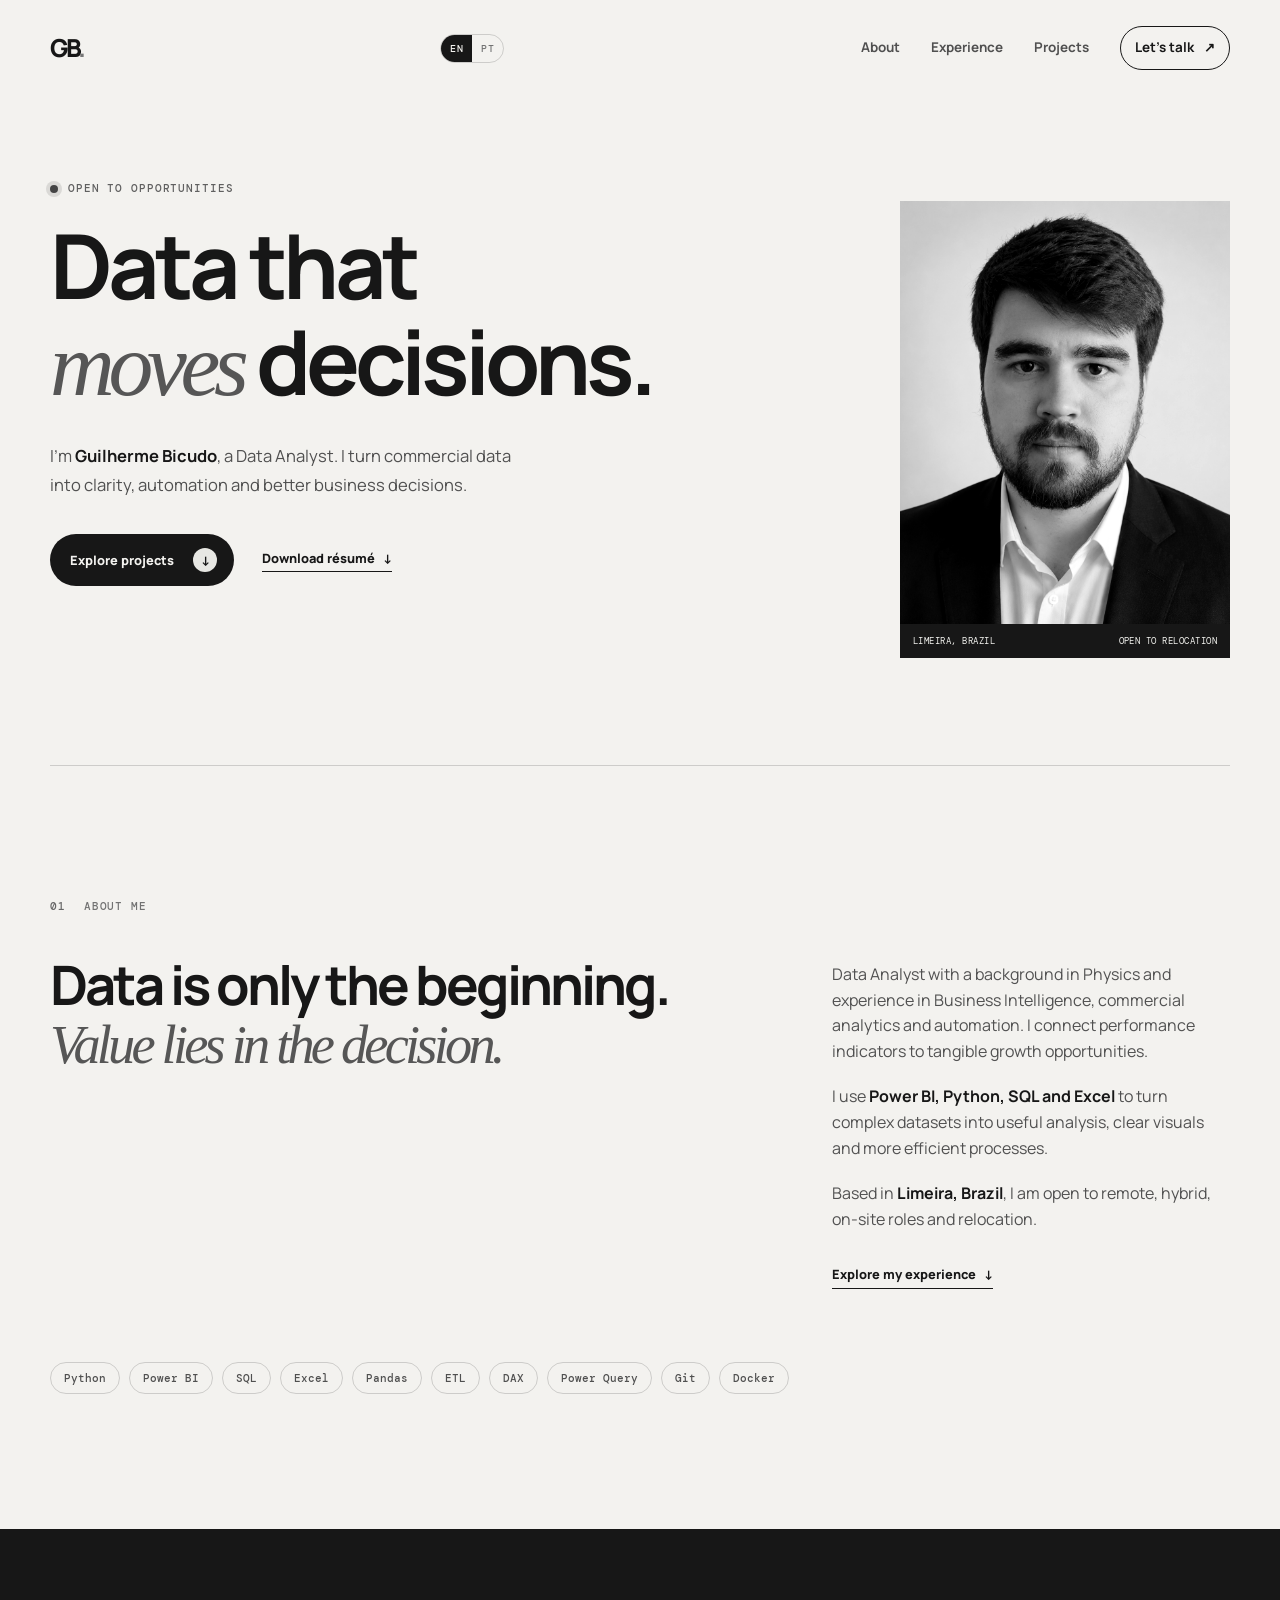
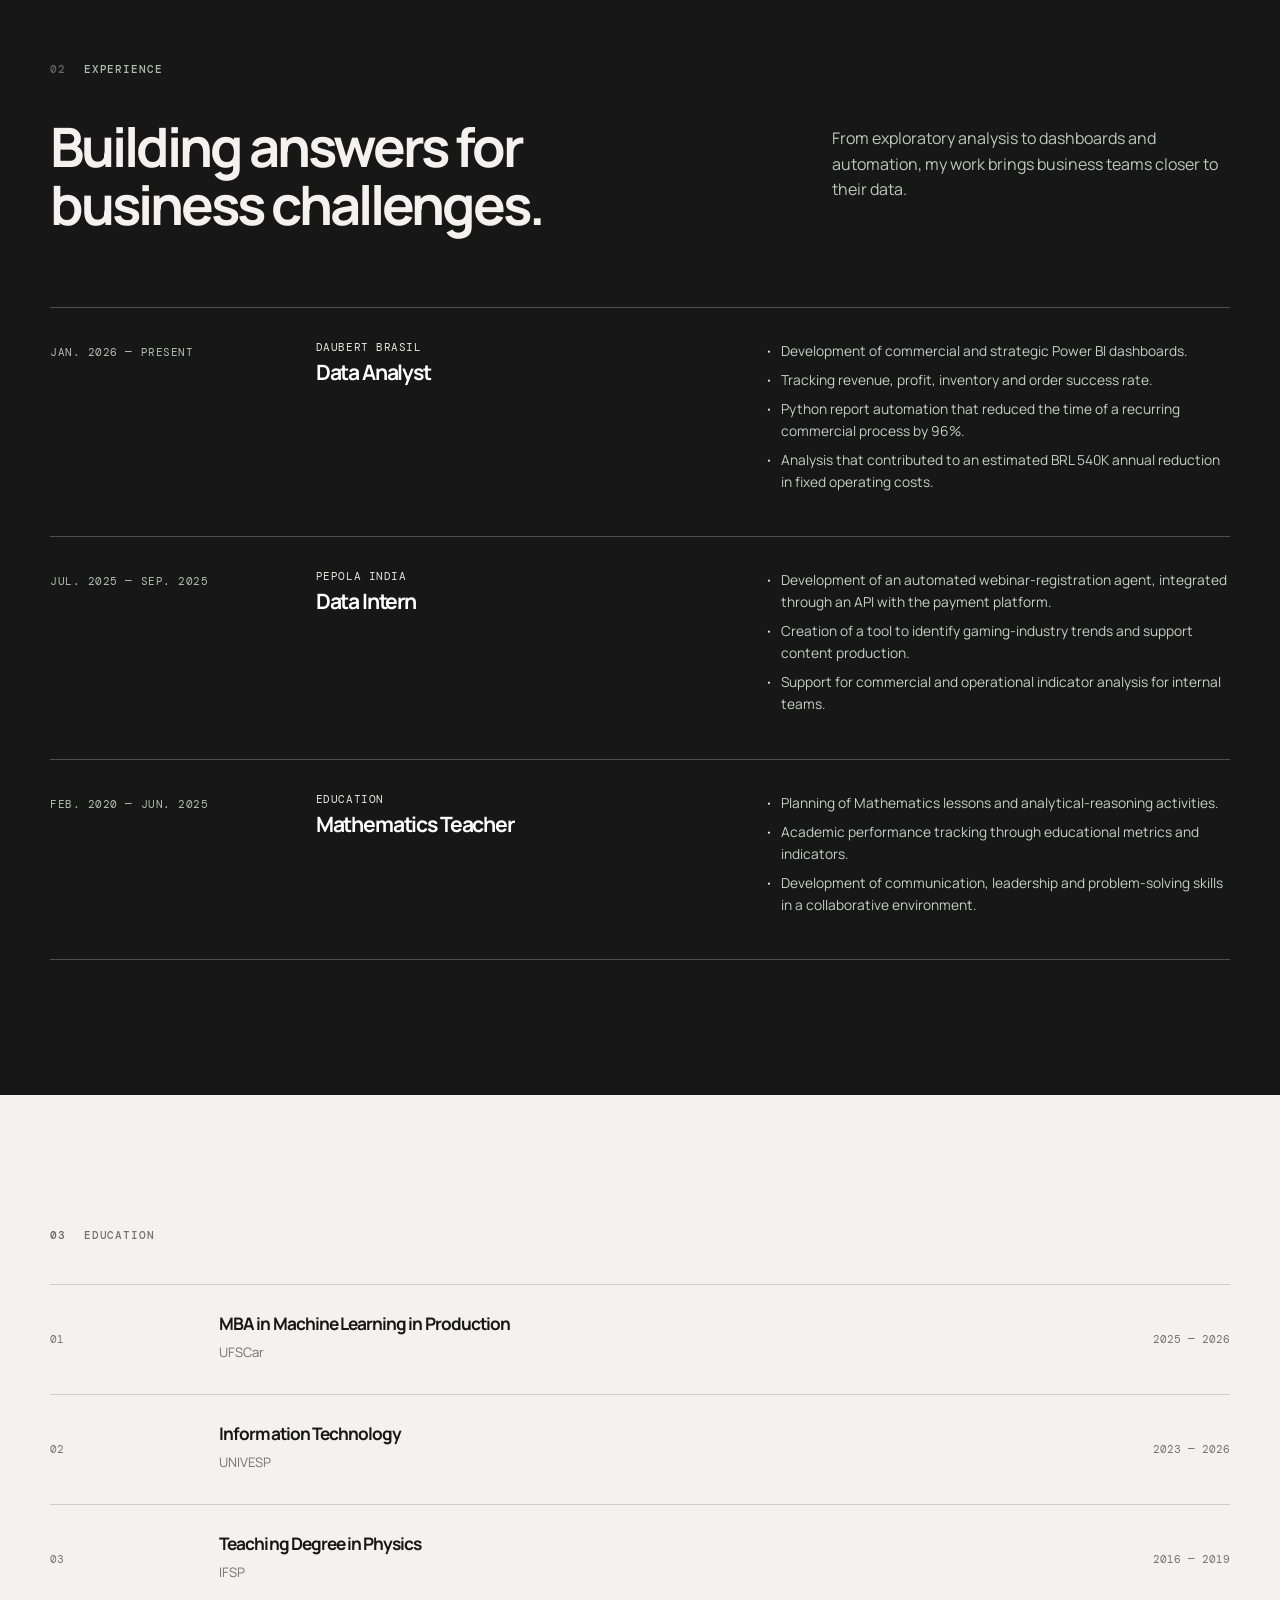
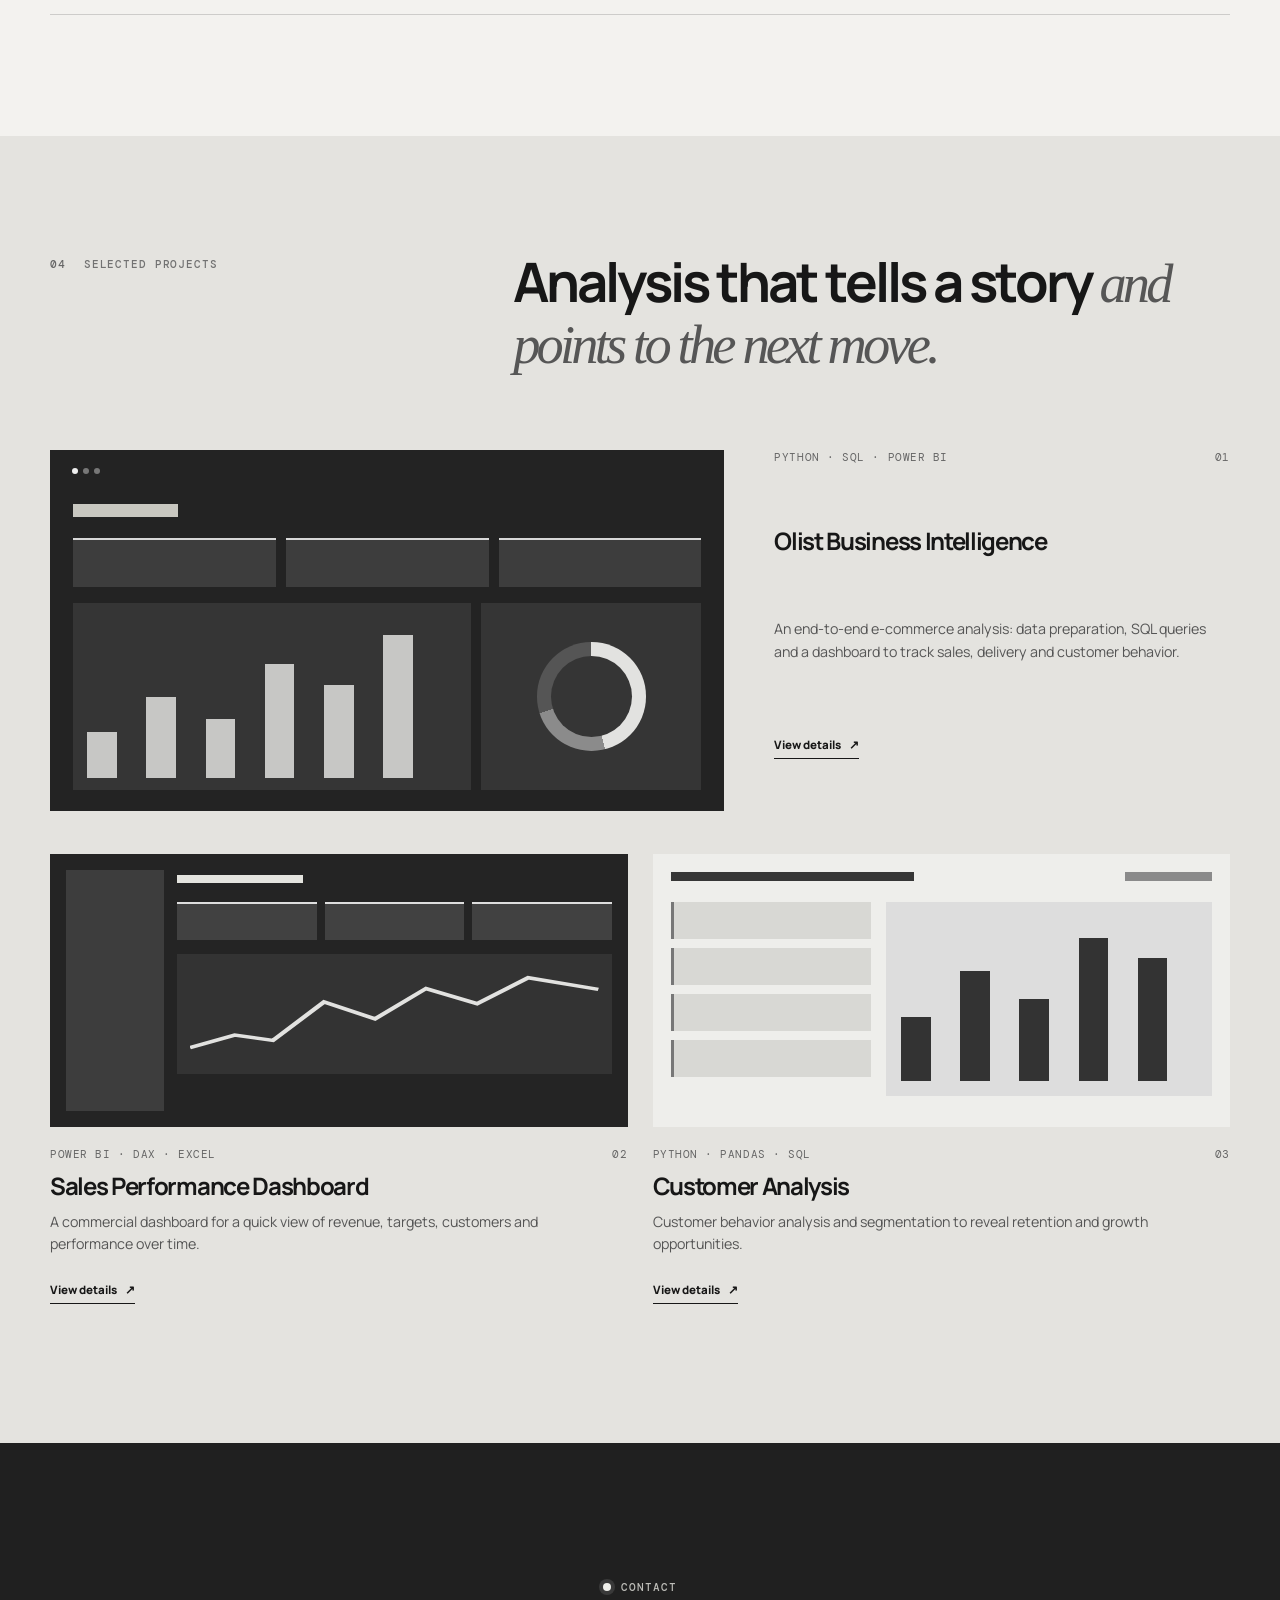
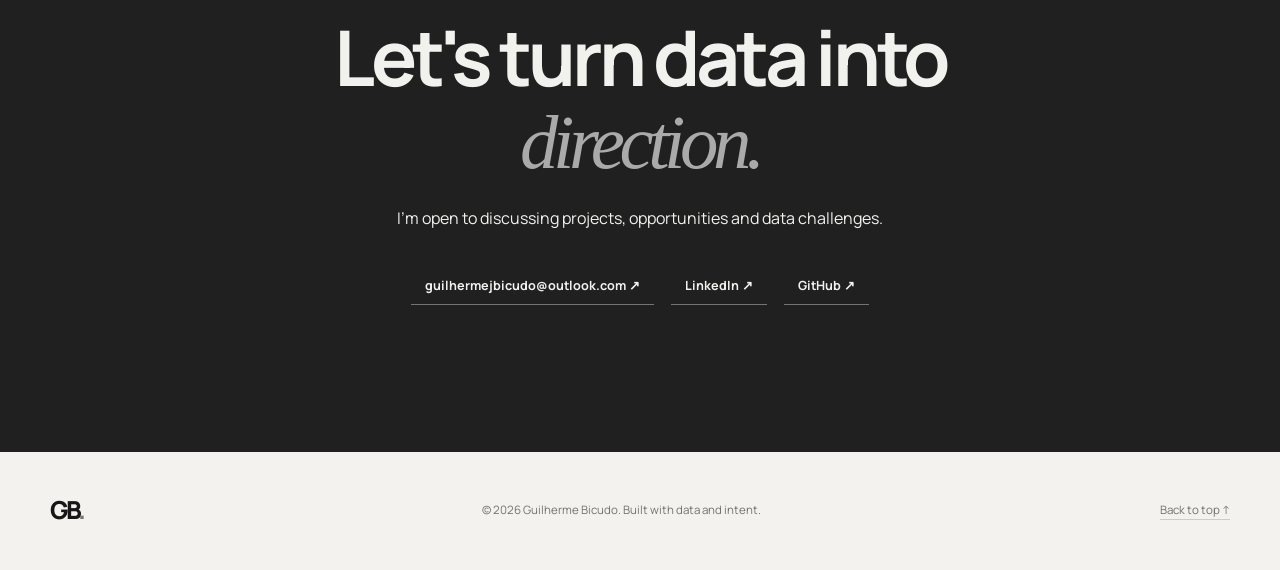
==== index.html @ 8b96c7b6 "Initial Portifolio" ====
<!doctype html>
<html lang="en">
  <head>
    <meta charset="UTF-8" />
    <meta name="viewport" content="width=device-width, initial-scale=1.0" />
    <meta
      name="description"
      content="Portfolio of Guilherme Bicudo, Data Analyst specializing in Power BI, Python, SQL and Business Intelligence."
    />
    <title>Guilherme Bicudo | Data Analyst</title>
    <link rel="icon" type="image/svg+xml" href="assets/favicon.svg" />
    <link rel="preconnect" href="https://fonts.googleapis.com" />
    <link rel="preconnect" href="https://fonts.gstatic.com" crossorigin />
    <link href="https://fonts.googleapis.com/css2?family=DM+Mono:wght@400;500&family=Manrope:wght@400;500;600;700;800&display=swap" rel="stylesheet" />
    <link rel="stylesheet" href="style.css" />
  </head>
  <body>
    <a class="skip-link" href="#content">Skip to content</a>

    <header class="header" id="topo">
      <nav class="nav container" aria-label="Main navigation">
        <a class="brand" href="#topo" aria-label="Home page">GB<span>.</span></a>
        <div class="nav-controls">
          <div class="language-switch" aria-label="Language selector">
            <a href="index.html" aria-current="page">EN</a><a href="pt.html" lang="pt-BR">PT</a>
          </div>
          <button class="menu-button" type="button" aria-label="Open menu" aria-expanded="false">
            <span></span><span></span>
          </button>
        </div>
        <div class="nav-links">
          <a href="#about">About</a>
          <a href="#experience">Experience</a>
          <a href="#projects">Projects</a>
          <a class="nav-contact" href="#contact">Let's talk <span aria-hidden="true">↗</span></a>
        </div>
      </nav>
    </header>

    <main id="content">
      <section class="hero container" id="home">
        <div class="hero-copy reveal">
          <p class="eyebrow"><span></span> Open to opportunities</p>
          <h1>Data that<br /><em>moves</em> decisions.</h1>
          <p class="hero-description">
            I'm <strong>Guilherme Bicudo</strong>, a Data Analyst. I turn commercial data into clarity, automation and better business decisions.
          </p>
          <div class="hero-actions">
            <a class="button button-primary" href="#projects">Explore projects <span aria-hidden="true">↓</span></a>
            <a class="text-link" href="assets/cv-guilherme-bicudo.pdf" download>Download résumé <span aria-hidden="true">↓</span></a>
          </div>
        </div>
        <figure class="profile-card reveal delay-1">
          <img src="assets/perfil.png" alt="Portrait of Guilherme Bicudo" onerror="this.parentElement.classList.add('photo-missing'); this.remove()" />
          <figcaption><span>Limeira, Brazil</span><span>Open to relocation</span></figcaption>
        </figure>
      </section>

      <section class="about section container" id="about">
        <div class="section-label reveal"><span>01</span> About me</div>
        <div class="about-content">
          <h2 class="reveal">Data is only the beginning. <em>Value lies in the decision.</em></h2>
          <div class="about-text reveal delay-1">
            <p>Data Analyst with a background in Physics and experience in Business Intelligence, commercial analytics and automation. I connect performance indicators to tangible growth opportunities.</p>
            <p>I use <strong>Power BI, Python, SQL and Excel</strong> to turn complex datasets into useful analysis, clear visuals and more efficient processes.</p>
            <p>Based in <strong>Limeira, Brazil</strong>, I am open to remote, hybrid, on-site roles and relocation.</p>
            <a class="text-link" href="#experience">Explore my experience <span aria-hidden="true">↓</span></a>
          </div>
        </div>
        <div class="tool-list reveal delay-2" aria-label="Key tools">
          <span>Python</span><span>Power BI</span><span>SQL</span><span>Excel</span><span>Pandas</span><span>ETL</span><span>DAX</span><span>Power Query</span><span>Git</span><span>Docker</span>
        </div>
      </section>

      <section class="experience section" id="experience">
        <div class="container">
          <div class="section-label reveal"><span>02</span> Experience</div>
          <div class="experience-heading">
            <h2 class="reveal">Building answers for business challenges.</h2>
            <p class="reveal delay-1">From exploratory analysis to dashboards and automation, my work brings business teams closer to their data.</p>
          </div>
          <div class="role-list">
            <article class="role reveal">
              <div class="role-period">Jan. 2026 — present</div>
              <div class="role-main">
                <p class="role-company">Daubert Brasil</p>
                <h3>Data Analyst</h3>
              </div>
              <ul class="role-details">
                <li>Development of commercial and strategic Power BI dashboards.</li>
                <li>Tracking revenue, profit, inventory and order success rate.</li>
                <li>Python report automation that reduced the time of a recurring commercial process by 96%.</li>
                <li>Analysis that contributed to an estimated BRL 540K annual reduction in fixed operating costs.</li>
              </ul>
            </article>
            <article class="role reveal delay-1">
              <div class="role-period">Jul. 2025 — Sep. 2025</div>
              <div class="role-main">
                <p class="role-company">PEPOLA India</p>
                <h3>Data Intern</h3>
              </div>
              <ul class="role-details">
                <li>Development of an automated webinar-registration agent, integrated through an API with the payment platform.</li>
                <li>Creation of a tool to identify gaming-industry trends and support content production.</li>
                <li>Support for commercial and operational indicator analysis for internal teams.</li>
              </ul>
            </article>
            <article class="role reveal delay-2">
              <div class="role-period">Feb. 2020 — Jun. 2025</div>
              <div class="role-main">
                <p class="role-company">Education</p>
                <h3>Mathematics Teacher</h3>
              </div>
              <ul class="role-details">
                <li>Planning of Mathematics lessons and analytical-reasoning activities.</li>
                <li>Academic performance tracking through educational metrics and indicators.</li>
                <li>Development of communication, leadership and problem-solving skills in a collaborative environment.</li>
              </ul>
            </article>
          </div>
        </div>
      </section>

      <section class="education section container">
        <div class="section-label reveal"><span>03</span> Education</div>
        <div class="education-list">
          <article class="education-item reveal">
            <span class="education-number">01</span>
            <div><h3>MBA in Machine Learning in Production</h3><p>UFSCar</p></div>
            <time>2025 — 2026</time>
          </article>
          <article class="education-item reveal delay-1">
            <span class="education-number">02</span>
            <div><h3>Information Technology</h3><p>UNIVESP</p></div>
            <time>2023 — 2026</time>
          </article>
          <article class="education-item reveal delay-2">
            <span class="education-number">03</span>
            <div><h3>Teaching Degree in Physics</h3><p>IFSP</p></div>
            <time>2016 — 2019</time>
          </article>
        </div>
      </section>

      <section class="projects section" id="projects">
        <div class="container">
          <div class="project-intro">
          <div class="section-label reveal"><span>04</span> Selected projects</div>
            <h2 class="reveal">Analysis that tells a story <em>and points to the next move.</em></h2>
          </div>
          <div class="project-grid">
            <article class="project-card project-featured reveal">
              <div class="project-visual visual-olist" aria-hidden="true">
                <div class="dash-top"><i></i><i></i><i></i></div>
                <div class="dash-title"></div>
                <div class="dash-metrics"><b></b><b></b><b></b></div>
                <div class="dash-charts"><div class="bar-chart"><i></i><i></i><i></i><i></i><i></i><i></i></div><div class="donut"></div></div>
              </div>
              <div class="project-meta"><span>Python · SQL · Power BI</span><span>01</span></div>
              <h3>Olist Business Intelligence</h3>
              <p>An end-to-end e-commerce analysis: data preparation, SQL queries and a dashboard to track sales, delivery and customer behavior.</p>
              <a class="project-link" href="#contact">View details <span aria-hidden="true">↗</span></a>
            </article>
            <article class="project-card reveal delay-1">
              <div class="project-visual visual-sales" aria-hidden="true">
                <div class="sales-sidebar"></div><div class="sales-content"><div></div><div class="sales-cards"><i></i><i></i><i></i></div><div class="sales-line"><svg viewBox="0 0 320 105" preserveAspectRatio="none"><polyline points="0,90 35,76 65,82 105,39 145,58 185,24 225,41 265,12 320,25"/></svg></div></div>
              </div>
              <div class="project-meta"><span>Power BI · DAX · Excel</span><span>02</span></div>
              <h3>Sales Performance Dashboard</h3>
              <p>A commercial dashboard for a quick view of revenue, targets, customers and performance over time.</p>
              <a class="project-link" href="#contact">View details <span aria-hidden="true">↗</span></a>
            </article>
            <article class="project-card reveal delay-2">
              <div class="project-visual visual-customer" aria-hidden="true">
                <div class="customer-head"><i></i><i></i></div><div class="customer-body"><div class="customer-list"><i></i><i></i><i></i><i></i></div><div class="customer-chart"><span></span><span></span><span></span><span></span><span></span></div></div>
              </div>
              <div class="project-meta"><span>Python · Pandas · SQL</span><span>03</span></div>
              <h3>Customer Analysis</h3>
              <p>Customer behavior analysis and segmentation to reveal retention and growth opportunities.</p>
              <a class="project-link" href="#contact">View details <span aria-hidden="true">↗</span></a>
            </article>
          </div>
        </div>
      </section>

      <section class="contact section" id="contact">
        <div class="container contact-inner reveal">
          <p class="eyebrow"><span></span> Contact</p>
          <h2>Let's turn data into <em>direction.</em></h2>
          <p>I'm open to discussing projects, opportunities and data challenges.</p>
          <div class="contact-links">
            <a href="mailto:guilhermejbicudo@outlook.com">guilhermejbicudo@outlook.com <span aria-hidden="true">↗</span></a>
            <a href="https://www.linkedin.com/in/guilherme-bicudo/" target="_blank" rel="noreferrer">LinkedIn <span aria-hidden="true">↗</span></a>
            <a href="https://github.com/GuilhermejBicudo" target="_blank" rel="noreferrer">GitHub <span aria-hidden="true">↗</span></a>
          </div>
        </div>
      </section>
    </main>

    <footer class="footer container">
      <a class="brand" href="#topo">GB<span>.</span></a>
      <p>© <span id="year">2026</span> Guilherme Bicudo. Built with data and intent.</p>
      <a href="#topo">Back to top ↑</a>
    </footer>
    <script src="script.js"></script>
  </body>
</html>
---- style.css ----
:root {
  --ink: #171717;
  --paper: #f3f2ef;
  --paper-dark: #e4e3df;
  --accent: #e7e7e3;
  --muted: #727272;
  --line: rgba(23, 23, 23, 0.17);
  --mono: "DM Mono", monospace;
  --sans: "Manrope", sans-serif;
}

* { box-sizing: border-box; }
html { scroll-behavior: smooth; }
body { margin: 0; color: var(--ink); background: var(--paper); font-family: var(--sans); font-size: 16px; line-height: 1.6; }
a { color: inherit; text-decoration: none; }
button { font: inherit; }
.container { width: min(1180px, calc(100% - 64px)); margin: 0 auto; }
.skip-link { position: fixed; z-index: 20; top: -50px; left: 20px; padding: 9px 13px; background: var(--accent); color: var(--ink); transition: top .2s; }
.skip-link:focus { top: 20px; }

.header { position: absolute; inset: 0 0 auto; z-index: 10; }
.nav { height: 96px; display: flex; align-items: center; justify-content: space-between; }
.brand { font-size: 1.55rem; font-weight: 800; letter-spacing: -.1em; line-height: 1; }
.brand span { color: #777; }
.nav-controls { display: flex; align-items: center; gap: 18px; }
.language-switch { display: inline-flex; overflow: hidden; border: 1px solid var(--line); border-radius: 99px; font: 500 .62rem var(--mono); letter-spacing: .06em; }
.language-switch a { padding: 7px 9px; color: var(--muted); transition: background .2s, color .2s; }
.language-switch a[aria-current="page"] { background: var(--ink); color: var(--paper); }
.language-switch a:not([aria-current="page"]):hover { color: var(--ink); background: rgba(23, 23, 23, .07); }
.nav-links { display: flex; align-items: center; gap: 31px; font-size: .84rem; font-weight: 700; }
.nav-links > a:not(.nav-contact) { color: #505050; transition: color .2s; }
.nav-links > a:hover { color: var(--ink); }
.nav-contact { display: inline-flex; gap: 10px; padding: 10px 14px; border: 1px solid var(--ink); border-radius: 99px; transition: background .2s, color .2s; }
.nav-contact:hover { background: var(--ink); color: var(--paper); }
.menu-button { display: none; border: 0; background: none; }

.hero { min-height: 765px; padding-top: 183px; position: relative; display: grid; grid-template-columns: minmax(0, 1.25fr) minmax(240px, .6fr); gap: 80px; }
.eyebrow, .section-label { font: 500 .69rem/1 var(--mono); letter-spacing: .08em; text-transform: uppercase; }
.eyebrow { display: flex; align-items: center; gap: 10px; color: #606060; margin: 0 0 23px; }
.eyebrow span { display: inline-block; width: 8px; height: 8px; border-radius: 50%; background: #444; box-shadow: 0 0 0 4px rgba(68, 68, 68, .14); }
h1, h2, h3, p { margin-top: 0; }
h1, h2, h3 { letter-spacing: -.055em; line-height: 1.07; }
h1 { max-width: 760px; margin-bottom: 28px; font-size: clamp(3.8rem, 7vw, 6.8rem); font-weight: 700; }
em { color: #565656; font-family: Georgia, serif; font-weight: 400; letter-spacing: -.07em; }
.hero-description { width: min(470px, 100%); margin-bottom: 35px; color: #505050; font-size: 1.04rem; line-height: 1.75; }
.hero-description strong { color: var(--ink); }
.hero-actions { display: flex; align-items: center; gap: 28px; }
.button { display: inline-flex; align-items: center; gap: 19px; padding: 14px 17px 14px 20px; font-size: .8rem; font-weight: 800; border-radius: 99px; }
.button-primary { background: var(--ink); color: var(--paper); transition: transform .2s, background .2s; }
.button-primary:hover { background: #3d3d3d; transform: translateY(-2px); }
.button-primary span { display: grid; width: 24px; height: 24px; place-items: center; border-radius: 50%; background: var(--accent); color: var(--ink); }
.text-link, .project-link { display: inline-flex; align-items: center; gap: 8px; border-bottom: 1px solid currentColor; padding-bottom: 3px; font-size: .8rem; font-weight: 800; transition: color .2s; }
.text-link:hover, .project-link:hover { color: #666; }
.hero-side { margin-top: 73px; padding-left: 28px; border-left: 1px solid var(--line); position: relative; }
.hero-side-label { margin-bottom: 21px; font: 500 .67rem var(--mono); letter-spacing: .09em; text-transform: uppercase; color: var(--muted); }
.hero-side ul { list-style: none; padding: 0; margin: 0; font-size: .91rem; font-weight: 700; line-height: 2.1; }
.hero-grid { width: 125px; display: grid; grid-template-columns: repeat(4, 1fr); gap: 6px; margin-top: 58px; }
.hero-grid span { aspect-ratio: 1; background: #d7d9cc; }
.hero-grid span:nth-child(2), .hero-grid span:nth-child(5), .hero-grid span:nth-child(6), .hero-grid span:nth-child(10), .hero-grid span:nth-child(11) { background: var(--accent); }
.profile-card { width: min(100%, 330px); margin: 18px 0 0 auto; align-self: start; overflow: hidden; background: #d6d6d4; }
.profile-card img { display: block; width: 100%; aspect-ratio: .78; object-fit: cover; object-position: center top; filter: grayscale(1) contrast(1.08); }
.profile-card.photo-missing::before { content: "GB"; display: grid; height: 423px; place-items: center; background: #d6d6d4; color: #777; font: 700 5rem/1 var(--sans); letter-spacing: -.1em; }
.profile-card figcaption { display: flex; justify-content: space-between; gap: 10px; padding: 11px 13px; background: var(--ink); color: #f4f4f0; font: 400 .59rem var(--mono); letter-spacing: .05em; text-transform: uppercase; }
.scroll-cue { position: absolute; bottom: 47px; left: 0; font: 500 .66rem var(--mono); color: var(--muted); text-transform: uppercase; letter-spacing: .07em; }
.scroll-cue span { margin-left: 10px; font-size: 1rem; }

.section { padding: 135px 0; }
.section-label { display: flex; gap: 18px; align-items: center; color: var(--muted); }
.section-label span { color: #666; }
.about { border-top: 1px solid var(--line); }
.about-content { display: grid; grid-template-columns: 1.25fr .72fr; gap: 90px; margin-top: 43px; }
h2 { font-size: clamp(2.35rem, 4.25vw, 4.25rem); font-weight: 700; }
.about h2 { margin: 0; max-width: 660px; }
.about-text { color: #515151; padding-top: 7px; }
.about-text p { margin-bottom: 20px; }
.about-text strong { color: var(--ink); }
.about-text .text-link { margin-top: 12px; color: var(--ink); }
.tool-list { display: flex; gap: 9px; flex-wrap: wrap; margin-top: 73px; }
.tool-list span { border: 1px solid var(--line); border-radius: 99px; padding: 8px 13px; font: 500 .68rem var(--mono); color: #505050; }

.experience { background: var(--ink); color: var(--paper); }
.experience .section-label { color: #b4bab3; }
.experience-heading { display: grid; grid-template-columns: 1.25fr .72fr; gap: 90px; margin: 42px 0 74px; }
.experience-heading h2 { max-width: 680px; margin: 0; }
.experience-heading > p { color: #bec6be; margin: 9px 0 0; }
.role-list { border-top: 1px solid rgba(244, 241, 233, .25); }
.role { display: grid; grid-template-columns: .56fr 1fr 1.1fr; gap: 30px; padding: 32px 0 36px; border-bottom: 1px solid rgba(244, 241, 233, .25); }
.role-period, .role-company, .project-meta { font: 400 .68rem var(--mono); letter-spacing: .05em; text-transform: uppercase; }
.role-period { color: #b5bdb5; padding-top: 5px; }
.role-company { color: var(--accent); margin-bottom: 7px; }
.role h3 { font-size: 1.32rem; color: white; margin: 0; }
.role-details { list-style: none; padding: 0; margin: 0; color: #c7cec7; font-size: .86rem; }
.role-details li { margin-bottom: 7px; padding-left: 14px; position: relative; }
.role-details li::before { position: absolute; content: "·"; color: var(--accent); left: 0; font-weight: 800; }

.education { padding-bottom: 121px; }
.education-list { margin-top: 43px; border-top: 1px solid var(--line); }
.education-item { display: grid; grid-template-columns: .3fr 1.5fr .55fr; gap: 25px; align-items: center; min-height: 110px; border-bottom: 1px solid var(--line); }
.education-number, .education time { color: var(--muted); font: 400 .69rem var(--mono); }
.education-item h3 { margin: 0 0 8px; font-size: 1.08rem; }
.education-item p { margin: 0; color: var(--muted); font-size: .82rem; }
.education time { text-align: right; }

.projects { padding: 123px 0 139px; background: var(--paper-dark); }
.project-intro { display: grid; grid-template-columns: .72fr 1.28fr; gap: 60px; align-items: start; }
.project-intro h2 { max-width: 700px; margin: -7px 0 76px; }
.project-grid { display: grid; grid-template-columns: repeat(2, 1fr); gap: 43px 25px; }
.project-card { min-width: 0; }
.project-featured { grid-column: span 2; display: grid; grid-template-columns: 1.48fr 1fr; column-gap: 50px; align-items: start; }
.project-visual { overflow: hidden; background: #232323; margin-bottom: 20px; height: 273px; position: relative; }
.project-featured .project-visual { grid-row: span 4; height: 361px; margin: 0; }
.project-meta { display: flex; justify-content: space-between; color: #666; margin-bottom: 12px; }
.project-card h3 { font-size: 1.5rem; margin-bottom: 12px; }
.project-card p { max-width: 530px; color: #555; font-size: .89rem; margin-bottom: 20px; }
.project-link { width: max-content; font-size: .72rem; }

.dash-top { display: flex; position: absolute; inset: 18px 22px auto; gap: 5px; }
.dash-top i { height: 6px; width: 6px; border-radius: 50%; background: #777; }
.dash-top i:first-child { background: #eee; }
.dash-title { position: absolute; top: 54px; left: 23px; width: 105px; height: 13px; background: #f2f0e8; opacity: .8; }
.dash-metrics { display: flex; position: absolute; top: 88px; left: 23px; right: 23px; gap: 10px; }
.dash-metrics b { flex: 1; height: 49px; background: #3d3d3d; border-top: 2px solid #d7d7d7; }
.dash-charts { position: absolute; display: grid; grid-template-columns: 1.45fr .8fr; gap: 10px; left: 23px; right: 23px; top: 153px; bottom: 21px; }
.bar-chart, .donut { background: #353535; }
.bar-chart { display: flex; align-items: end; gap: 8%; padding: 12px 14px; }
.bar-chart i { width: 8%; background: #e1e1df; opacity: .85; }
.bar-chart i:nth-child(1) { height: 28%; }.bar-chart i:nth-child(2) { height: 50%; }.bar-chart i:nth-child(3) { height: 36%; }.bar-chart i:nth-child(4) { height: 70%; }.bar-chart i:nth-child(5) { height: 57%; }.bar-chart i:nth-child(6) { height: 88%; }
.donut { display: grid; place-items: center; }
.donut::before { content: ""; height: 58%; aspect-ratio: 1; border-radius: 50%; background: conic-gradient(#e2e2e0 0 46%, #8b8b8b 46% 70%, #555 70%); }
.donut::after { content: ""; position: absolute; width: 13%; aspect-ratio: 1; background: #353535; border-radius: 50%; }
.visual-sales { display: flex; background: #242424; padding: 16px; gap: 13px; }
.sales-sidebar { width: 18%; background: #3d3d3d; }.sales-content { flex: 1; padding-top: 5px; }.sales-content > div:first-child { width: 29%; height: 8px; background: #e4e4df; }.sales-cards { display: flex; gap: 8px; margin-top: 19px; }.sales-cards i { flex: 1; height: 38px; border-top: 2px solid #dedede; background: #414141; }.sales-line { height: 120px; margin-top: 14px; padding: 13px; background: #333; }.sales-line svg { width: 100%; height: 100%; }.sales-line polyline { fill: none; stroke: #e2e2e0; stroke-width: 4; }
.visual-customer { padding: 18px; background: #eeeeeb; }.customer-head { display: flex; justify-content: space-between; }.customer-head i { display: block; width: 45%; height: 9px; background: #363636; }.customer-head i:last-child { width: 16%; background: #8a8a8a; }.customer-body { display: grid; grid-template-columns: .8fr 1.3fr; height: 82%; margin-top: 21px; gap: 15px; }.customer-list { display: flex; flex-direction: column; gap: 9px; }.customer-list i { display: block; height: 19%; background: #d8d8d4; border-left: 3px solid #777; }.customer-chart { display: flex; align-items: end; gap: 10%; padding: 15px; background: #ddd; }.customer-chart span { width: 10%; background: #333; }.customer-chart span:nth-child(1) { height: 39%; }.customer-chart span:nth-child(2) { height: 67%; }.customer-chart span:nth-child(3) { height: 50%; }.customer-chart span:nth-child(4) { height: 87%; }.customer-chart span:nth-child(5) { height: 75%; }

.contact { padding: 139px 0 147px; background: #202020; color: #f1f1ee; text-align: center; }
.contact-inner { max-width: 850px; }.contact .eyebrow { justify-content: center; color: #bdbdb8; }.contact .eyebrow span { background: #efefeb; box-shadow: 0 0 0 4px rgba(238, 238, 233, .12); }.contact h2 { font-size: clamp(3rem, 6vw, 5.7rem); margin: 0 0 22px; }.contact h2 em { color: #aaa; }.contact > p { color: #c0c0bb; }.contact-links { display: flex; justify-content: center; gap: 17px; flex-wrap: wrap; margin-top: 35px; }.contact-links a { padding: 10px 14px; border-bottom: 1px solid #747474; font: 700 .79rem var(--sans); }.contact-links a:hover { color: white; border-color: white; }
.footer { min-height: 118px; display: flex; align-items: center; justify-content: space-between; gap: 30px; }.footer p, .footer > a:last-child { margin: 0; color: var(--muted); font-size: .72rem; }.footer > a:last-child { border-bottom: 1px solid var(--line); }

.reveal { opacity: 0; transform: translateY(20px); transition: opacity .7s ease, transform .7s ease; }.reveal.visible { opacity: 1; transform: none; }.delay-1 { transition-delay: .12s; }.delay-2 { transition-delay: .24s; }
@media (max-width: 780px) {
  .container { width: min(100% - 40px, 600px); }.nav { height: 78px; }.menu-button { display: grid; gap: 5px; width: 36px; height: 36px; place-content: center; cursor: pointer; }.menu-button span { width: 21px; height: 1px; background: var(--ink); transition: transform .2s; }.nav-links { display: none; position: absolute; top: 67px; left: 20px; right: 20px; padding: 19px; background: var(--ink); color: var(--paper); flex-direction: column; align-items: stretch; gap: 17px; }.nav-links.open { display: flex; }.nav-links > a:not(.nav-contact) { color: var(--paper); }.nav-contact { justify-content: space-between; border-color: #71817b; }.hero { min-height: auto; display: block; padding-top: 143px; padding-bottom: 64px; }.hero-side { display: none; }h1 { font-size: clamp(3.4rem, 15vw, 5.2rem); }.hero-description { font-size: .95rem; }.hero-actions { align-items: flex-start; flex-direction: column; gap: 23px; }.scroll-cue { position: static; display: inline-flex; margin-top: 46px; }.section { padding: 86px 0; }.about-content, .experience-heading, .project-intro { grid-template-columns: 1fr; gap: 24px; }.tool-list { margin-top: 48px; }.experience-heading { margin: 32px 0 50px; }.role { grid-template-columns: 1fr; gap: 14px; padding: 27px 0; }.role-period { padding: 0; }.education-item { grid-template-columns: .22fr 1fr; gap: 15px; padding: 20px 0; }.education time { grid-column: 2; text-align: left; }.projects { padding: 85px 0; }.project-intro h2 { margin: 0 0 47px; }.project-grid { grid-template-columns: 1fr; gap: 45px; }.project-featured { grid-column: span 1; display: block; }.project-featured .project-visual, .project-visual { height: 245px; margin-bottom: 20px; }.contact { padding: 89px 0; }.footer { min-height: 150px; flex-wrap: wrap; padding: 28px 0; gap: 14px; }.footer p { order: 3; width: 100%; }.delay-1, .delay-2 { transition-delay: 0s; }
}
@media (max-width: 780px) {
  .profile-card { width: min(100%, 340px); margin: 42px 0 0; }
}
@media (prefers-reduced-motion: reduce) { html { scroll-behavior: auto; }.reveal { opacity: 1; transform: none; transition: none; } }
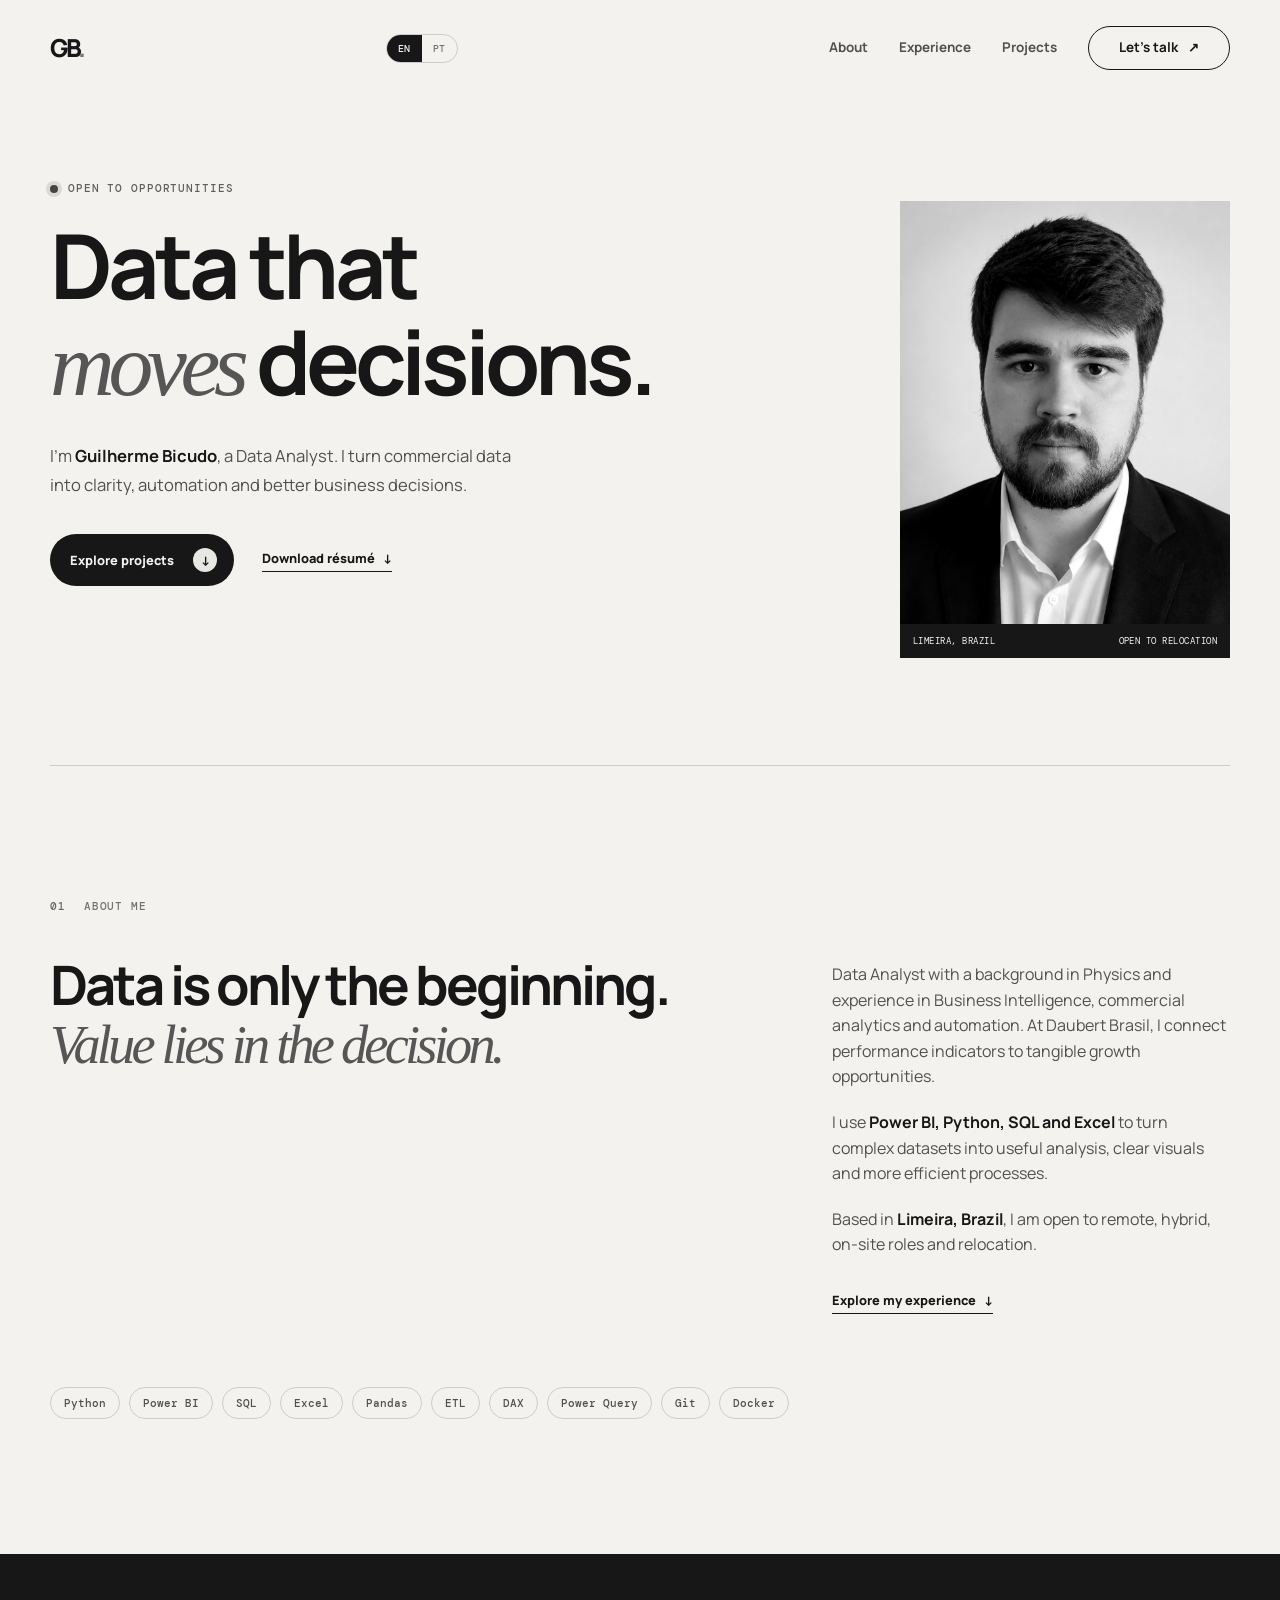
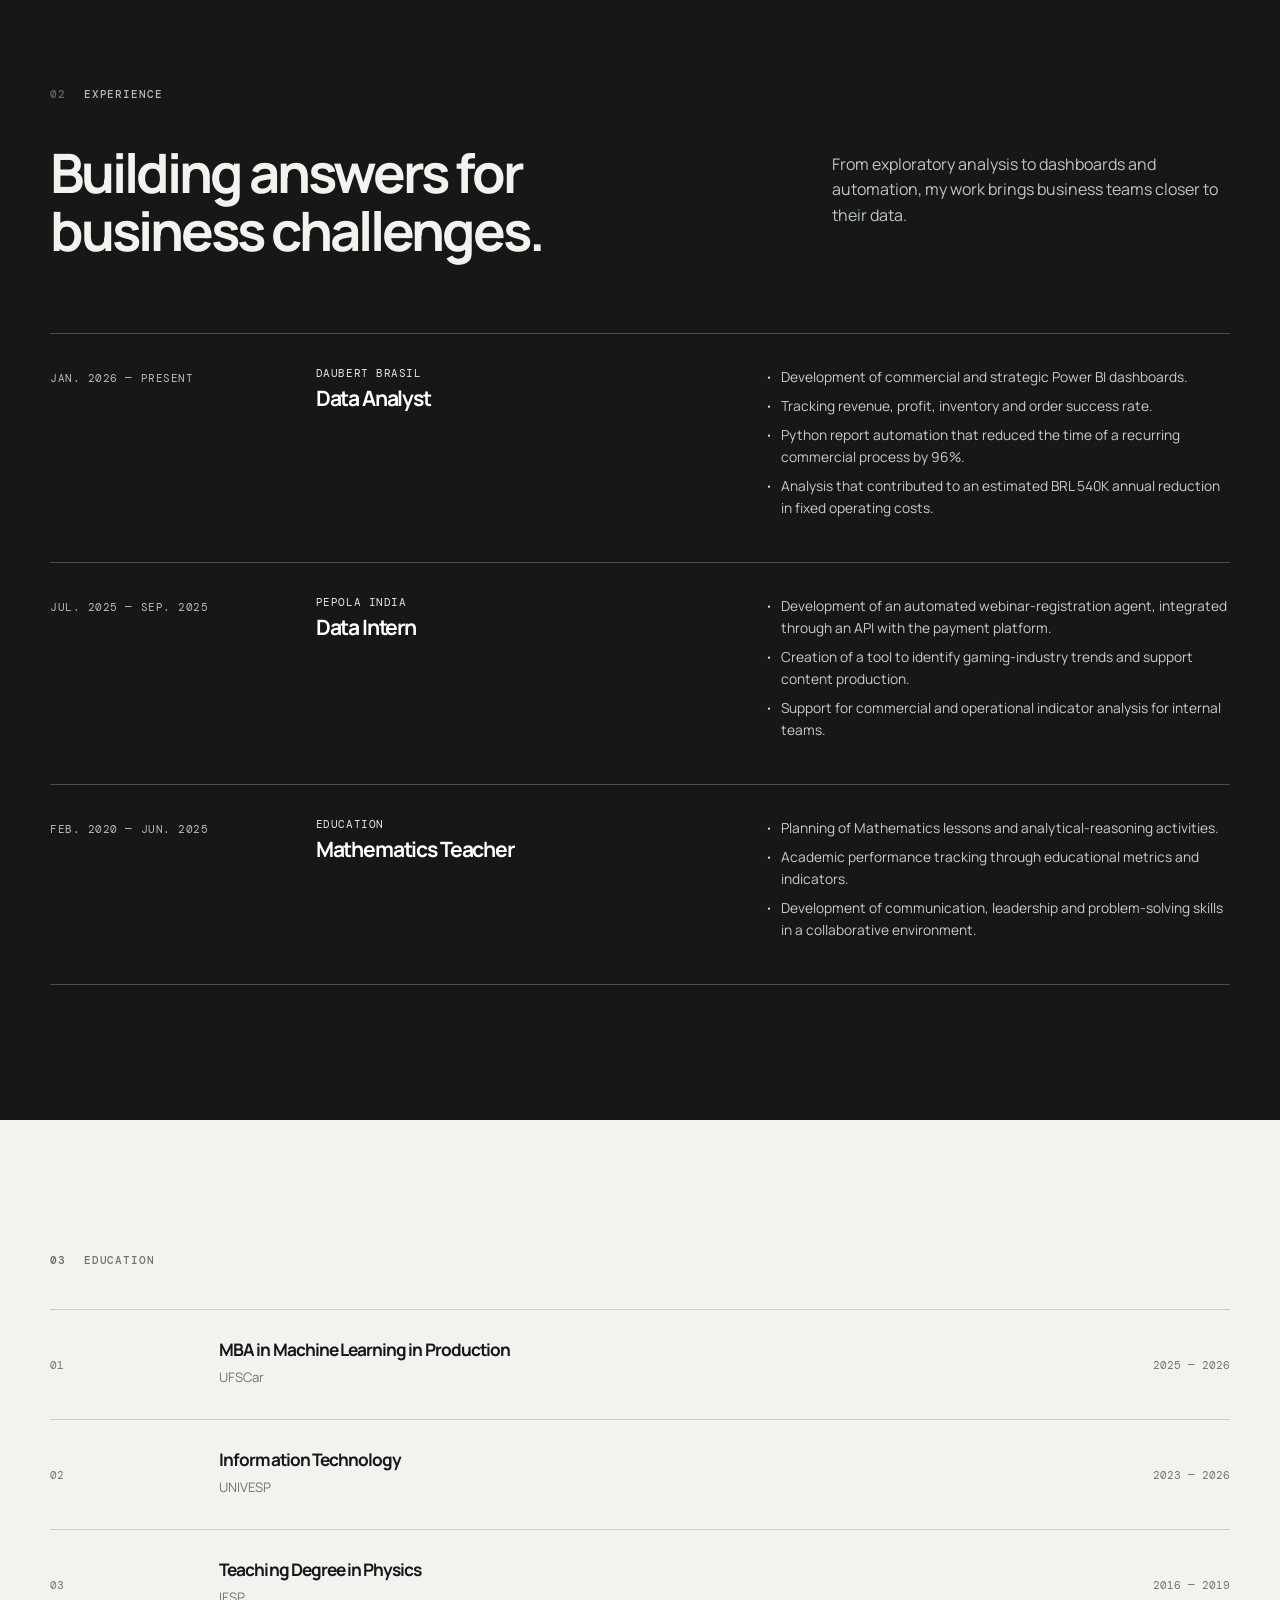
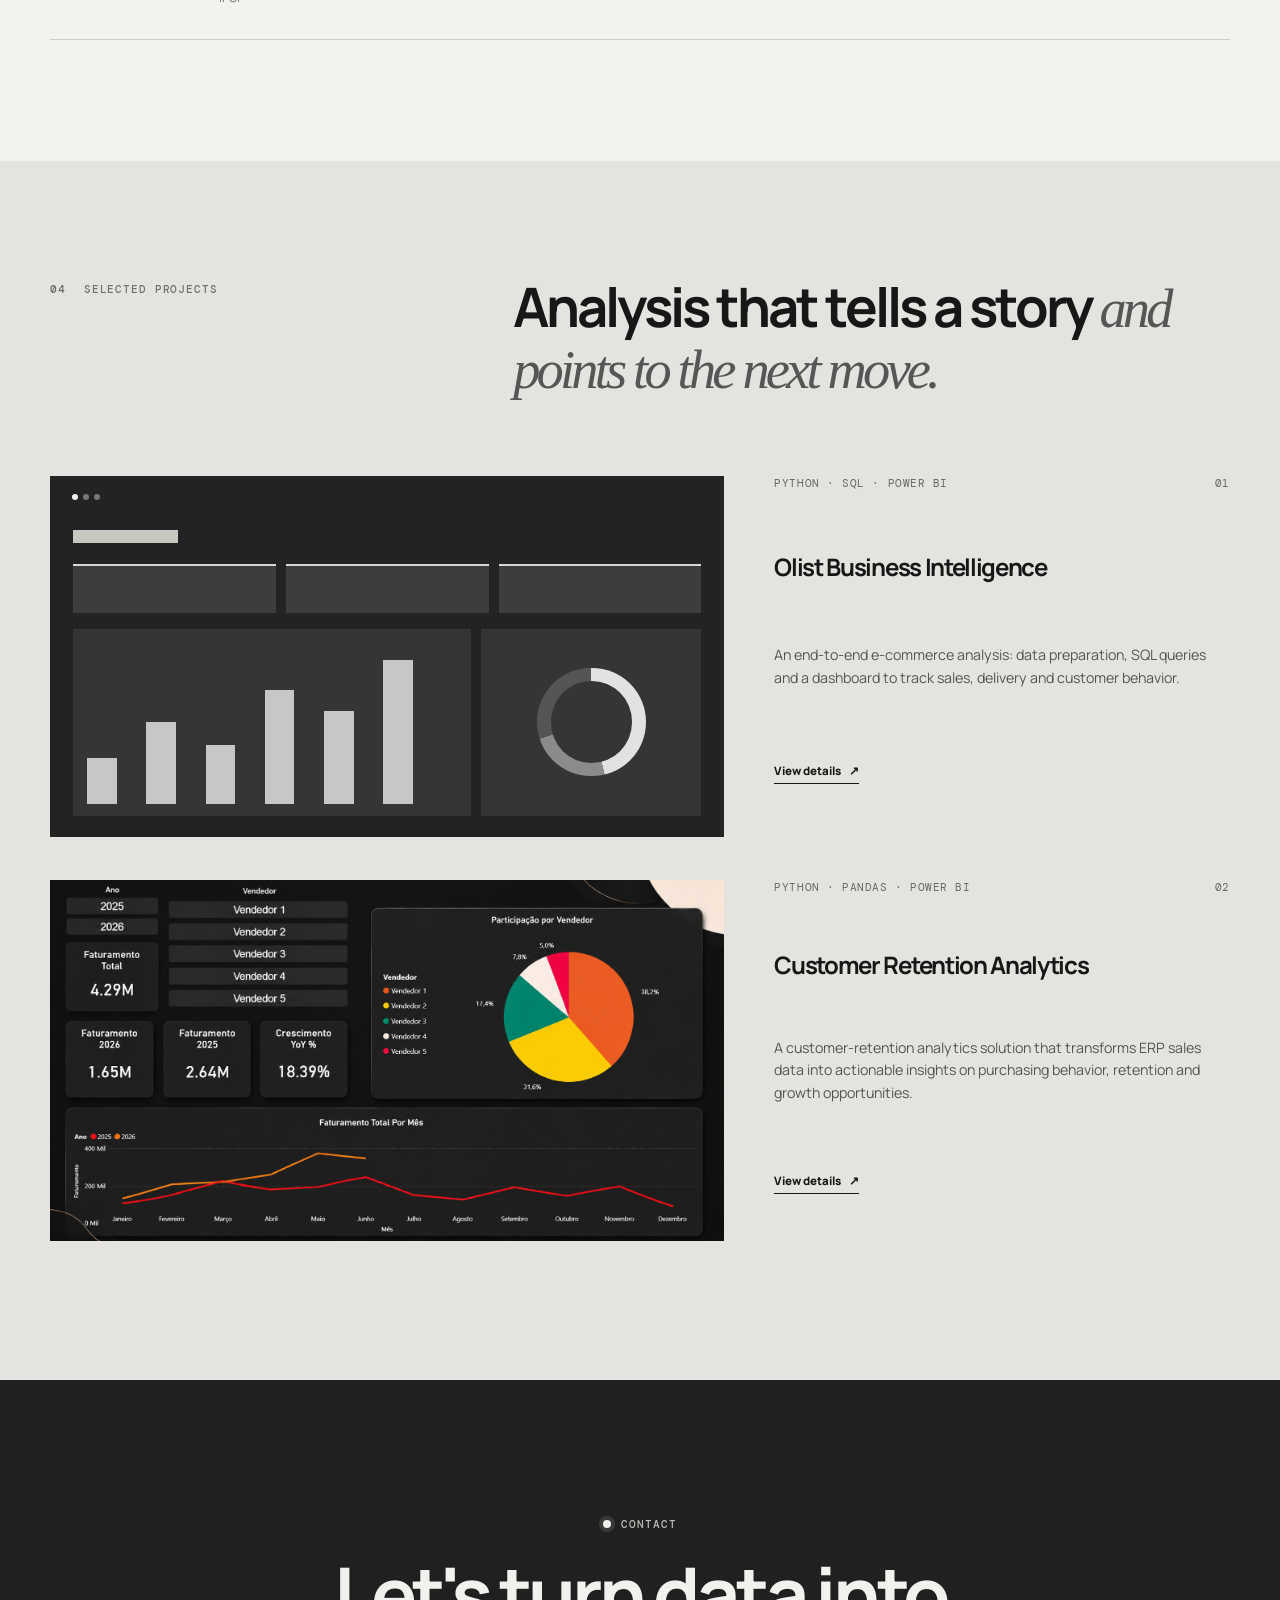
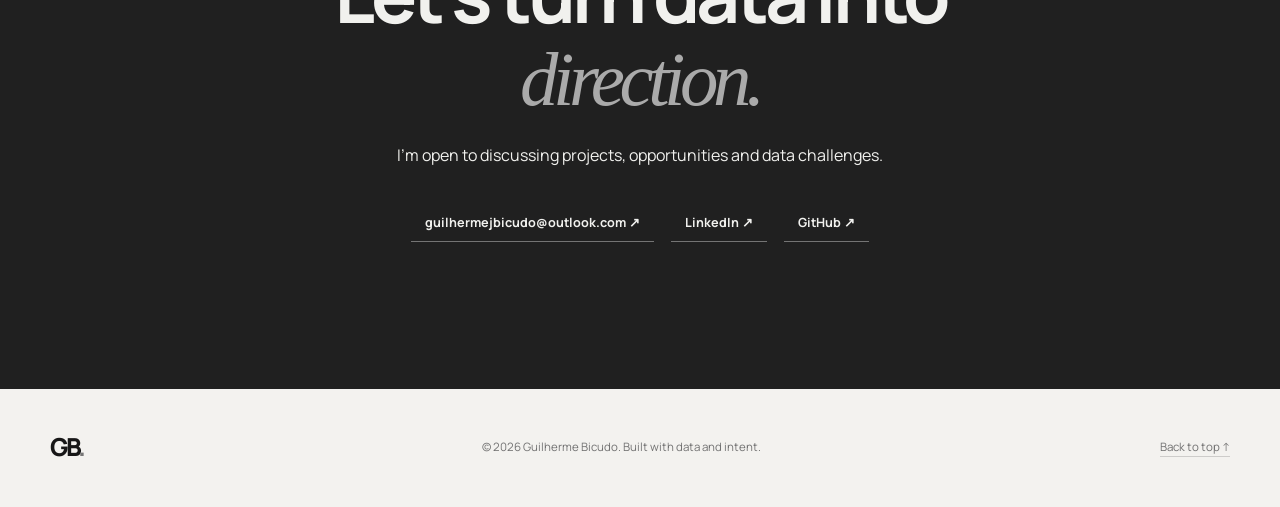
==== commit a90cfe10: "Update portfolio projects, translations, buttons, and responsive layout" ====
--- a/index.html
+++ b/index.html
@@ -1,207 +1,199 @@
-<!doctype html>
-<html lang="en">
-  <head>
-    <meta charset="UTF-8" />
-    <meta name="viewport" content="width=device-width, initial-scale=1.0" />
-    <meta
-      name="description"
-      content="Portfolio of Guilherme Bicudo, Data Analyst specializing in Power BI, Python, SQL and Business Intelligence."
-    />
-    <title>Guilherme Bicudo | Data Analyst</title>
-    <link rel="icon" type="image/svg+xml" href="assets/favicon.svg" />
-    <link rel="preconnect" href="https://fonts.googleapis.com" />
-    <link rel="preconnect" href="https://fonts.gstatic.com" crossorigin />
-    <link href="https://fonts.googleapis.com/css2?family=DM+Mono:wght@400;500&family=Manrope:wght@400;500;600;700;800&display=swap" rel="stylesheet" />
-    <link rel="stylesheet" href="style.css" />
-  </head>
-  <body>
-    <a class="skip-link" href="#content">Skip to content</a>
-
-    <header class="header" id="topo">
-      <nav class="nav container" aria-label="Main navigation">
-        <a class="brand" href="#topo" aria-label="Home page">GB<span>.</span></a>
-        <div class="nav-controls">
-          <div class="language-switch" aria-label="Language selector">
-            <a href="index.html" aria-current="page">EN</a><a href="pt.html" lang="pt-BR">PT</a>
-          </div>
-          <button class="menu-button" type="button" aria-label="Open menu" aria-expanded="false">
-            <span></span><span></span>
-          </button>
-        </div>
-        <div class="nav-links">
-          <a href="#about">About</a>
-          <a href="#experience">Experience</a>
-          <a href="#projects">Projects</a>
-          <a class="nav-contact" href="#contact">Let's talk <span aria-hidden="true">↗</span></a>
-        </div>
-      </nav>
-    </header>
-
-    <main id="content">
-      <section class="hero container" id="home">
-        <div class="hero-copy reveal">
-          <p class="eyebrow"><span></span> Open to opportunities</p>
-          <h1>Data that<br /><em>moves</em> decisions.</h1>
-          <p class="hero-description">
-            I'm <strong>Guilherme Bicudo</strong>, a Data Analyst. I turn commercial data into clarity, automation and better business decisions.
-          </p>
-          <div class="hero-actions">
-            <a class="button button-primary" href="#projects">Explore projects <span aria-hidden="true">↓</span></a>
-            <a class="text-link" href="assets/cv-guilherme-bicudo.pdf" download>Download résumé <span aria-hidden="true">↓</span></a>
-          </div>
-        </div>
-        <figure class="profile-card reveal delay-1">
-          <img src="assets/perfil.png" alt="Portrait of Guilherme Bicudo" onerror="this.parentElement.classList.add('photo-missing'); this.remove()" />
-          <figcaption><span>Limeira, Brazil</span><span>Open to relocation</span></figcaption>
-        </figure>
-      </section>
-
-      <section class="about section container" id="about">
-        <div class="section-label reveal"><span>01</span> About me</div>
-        <div class="about-content">
-          <h2 class="reveal">Data is only the beginning. <em>Value lies in the decision.</em></h2>
-          <div class="about-text reveal delay-1">
-            <p>Data Analyst with a background in Physics and experience in Business Intelligence, commercial analytics and automation. I connect performance indicators to tangible growth opportunities.</p>
-            <p>I use <strong>Power BI, Python, SQL and Excel</strong> to turn complex datasets into useful analysis, clear visuals and more efficient processes.</p>
-            <p>Based in <strong>Limeira, Brazil</strong>, I am open to remote, hybrid, on-site roles and relocation.</p>
-            <a class="text-link" href="#experience">Explore my experience <span aria-hidden="true">↓</span></a>
-          </div>
-        </div>
-        <div class="tool-list reveal delay-2" aria-label="Key tools">
-          <span>Python</span><span>Power BI</span><span>SQL</span><span>Excel</span><span>Pandas</span><span>ETL</span><span>DAX</span><span>Power Query</span><span>Git</span><span>Docker</span>
-        </div>
-      </section>
-
-      <section class="experience section" id="experience">
-        <div class="container">
-          <div class="section-label reveal"><span>02</span> Experience</div>
-          <div class="experience-heading">
-            <h2 class="reveal">Building answers for business challenges.</h2>
-            <p class="reveal delay-1">From exploratory analysis to dashboards and automation, my work brings business teams closer to their data.</p>
-          </div>
-          <div class="role-list">
-            <article class="role reveal">
-              <div class="role-period">Jan. 2026 — present</div>
-              <div class="role-main">
-                <p class="role-company">Daubert Brasil</p>
-                <h3>Data Analyst</h3>
-              </div>
-              <ul class="role-details">
-                <li>Development of commercial and strategic Power BI dashboards.</li>
-                <li>Tracking revenue, profit, inventory and order success rate.</li>
-                <li>Python report automation that reduced the time of a recurring commercial process by 96%.</li>
-                <li>Analysis that contributed to an estimated BRL 540K annual reduction in fixed operating costs.</li>
-              </ul>
-            </article>
-            <article class="role reveal delay-1">
-              <div class="role-period">Jul. 2025 — Sep. 2025</div>
-              <div class="role-main">
-                <p class="role-company">PEPOLA India</p>
-                <h3>Data Intern</h3>
-              </div>
-              <ul class="role-details">
-                <li>Development of an automated webinar-registration agent, integrated through an API with the payment platform.</li>
-                <li>Creation of a tool to identify gaming-industry trends and support content production.</li>
-                <li>Support for commercial and operational indicator analysis for internal teams.</li>
-              </ul>
-            </article>
-            <article class="role reveal delay-2">
-              <div class="role-period">Feb. 2020 — Jun. 2025</div>
-              <div class="role-main">
-                <p class="role-company">Education</p>
-                <h3>Mathematics Teacher</h3>
-              </div>
-              <ul class="role-details">
-                <li>Planning of Mathematics lessons and analytical-reasoning activities.</li>
-                <li>Academic performance tracking through educational metrics and indicators.</li>
-                <li>Development of communication, leadership and problem-solving skills in a collaborative environment.</li>
-              </ul>
-            </article>
-          </div>
-        </div>
-      </section>
-
-      <section class="education section container">
-        <div class="section-label reveal"><span>03</span> Education</div>
-        <div class="education-list">
-          <article class="education-item reveal">
-            <span class="education-number">01</span>
-            <div><h3>MBA in Machine Learning in Production</h3><p>UFSCar</p></div>
-            <time>2025 — 2026</time>
-          </article>
-          <article class="education-item reveal delay-1">
-            <span class="education-number">02</span>
-            <div><h3>Information Technology</h3><p>UNIVESP</p></div>
-            <time>2023 — 2026</time>
-          </article>
-          <article class="education-item reveal delay-2">
-            <span class="education-number">03</span>
-            <div><h3>Teaching Degree in Physics</h3><p>IFSP</p></div>
-            <time>2016 — 2019</time>
-          </article>
-        </div>
-      </section>
-
-      <section class="projects section" id="projects">
-        <div class="container">
-          <div class="project-intro">
-          <div class="section-label reveal"><span>04</span> Selected projects</div>
-            <h2 class="reveal">Analysis that tells a story <em>and points to the next move.</em></h2>
-          </div>
-          <div class="project-grid">
-            <article class="project-card project-featured reveal">
-              <div class="project-visual visual-olist" aria-hidden="true">
-                <div class="dash-top"><i></i><i></i><i></i></div>
-                <div class="dash-title"></div>
-                <div class="dash-metrics"><b></b><b></b><b></b></div>
-                <div class="dash-charts"><div class="bar-chart"><i></i><i></i><i></i><i></i><i></i><i></i></div><div class="donut"></div></div>
-              </div>
-              <div class="project-meta"><span>Python · SQL · Power BI</span><span>01</span></div>
-              <h3>Olist Business Intelligence</h3>
-              <p>An end-to-end e-commerce analysis: data preparation, SQL queries and a dashboard to track sales, delivery and customer behavior.</p>
-              <a class="project-link" href="#contact">View details <span aria-hidden="true">↗</span></a>
-            </article>
-            <article class="project-card reveal delay-1">
-              <div class="project-visual visual-sales" aria-hidden="true">
-                <div class="sales-sidebar"></div><div class="sales-content"><div></div><div class="sales-cards"><i></i><i></i><i></i></div><div class="sales-line"><svg viewBox="0 0 320 105" preserveAspectRatio="none"><polyline points="0,90 35,76 65,82 105,39 145,58 185,24 225,41 265,12 320,25"/></svg></div></div>
-              </div>
-              <div class="project-meta"><span>Power BI · DAX · Excel</span><span>02</span></div>
-              <h3>Sales Performance Dashboard</h3>
-              <p>A commercial dashboard for a quick view of revenue, targets, customers and performance over time.</p>
-              <a class="project-link" href="#contact">View details <span aria-hidden="true">↗</span></a>
-            </article>
-            <article class="project-card reveal delay-2">
-              <div class="project-visual visual-customer" aria-hidden="true">
-                <div class="customer-head"><i></i><i></i></div><div class="customer-body"><div class="customer-list"><i></i><i></i><i></i><i></i></div><div class="customer-chart"><span></span><span></span><span></span><span></span><span></span></div></div>
-              </div>
-              <div class="project-meta"><span>Python · Pandas · SQL</span><span>03</span></div>
-              <h3>Customer Analysis</h3>
-              <p>Customer behavior analysis and segmentation to reveal retention and growth opportunities.</p>
-              <a class="project-link" href="#contact">View details <span aria-hidden="true">↗</span></a>
-            </article>
-          </div>
-        </div>
-      </section>
-
-      <section class="contact section" id="contact">
-        <div class="container contact-inner reveal">
-          <p class="eyebrow"><span></span> Contact</p>
-          <h2>Let's turn data into <em>direction.</em></h2>
-          <p>I'm open to discussing projects, opportunities and data challenges.</p>
-          <div class="contact-links">
-            <a href="mailto:guilhermejbicudo@outlook.com">guilhermejbicudo@outlook.com <span aria-hidden="true">↗</span></a>
-            <a href="https://www.linkedin.com/in/guilherme-bicudo/" target="_blank" rel="noreferrer">LinkedIn <span aria-hidden="true">↗</span></a>
-            <a href="https://github.com/GuilhermejBicudo" target="_blank" rel="noreferrer">GitHub <span aria-hidden="true">↗</span></a>
-          </div>
-        </div>
-      </section>
-    </main>
-
-    <footer class="footer container">
-      <a class="brand" href="#topo">GB<span>.</span></a>
-      <p>© <span id="year">2026</span> Guilherme Bicudo. Built with data and intent.</p>
-      <a href="#topo">Back to top ↑</a>
-    </footer>
-    <script src="script.js"></script>
-  </body>
-</html>+<!doctype html>
+<html lang="en">
+  <head>
+    <meta charset="UTF-8" />
+    <meta name="viewport" content="width=device-width, initial-scale=1.0" />
+    <meta
+      name="description"
+      content="Portfolio of Guilherme Bicudo, Data Analyst specializing in Power BI, Python, SQL and Business Intelligence."
+    />
+    <title>Guilherme Bicudo | Data Analyst</title>
+    <link rel="icon" type="image/svg+xml" href="assets/favicon.svg" />
+    <link rel="preconnect" href="https://fonts.googleapis.com" />
+    <link rel="preconnect" href="https://fonts.gstatic.com" crossorigin />
+    <link href="https://fonts.googleapis.com/css2?family=DM+Mono:wght@400;500&family=Manrope:wght@400;500;600;700;800&display=swap" rel="stylesheet" />
+    <link rel="stylesheet" href="style.css" />
+  </head>
+  <body>
+    <a class="skip-link" href="#content">Skip to content</a>
+
+    <header class="header" id="topo">
+      <nav class="nav container" aria-label="Main navigation">
+        <a class="brand" href="#topo" aria-label="Home page">GB<span>.</span></a>
+        <div class="nav-controls">
+          <div class="language-switch" aria-label="Language selector">
+            <a href="#topo" data-language="en" aria-current="page">EN</a><a href="#topo" data-language="pt" lang="pt-BR">PT</a>
+          </div>
+          <button class="menu-button" type="button" aria-label="Open menu" aria-expanded="false">
+            <span></span><span></span>
+          </button>
+        </div>
+        <div class="nav-links">
+          <a href="#about">About</a>
+          <a href="#experience">Experience</a>
+          <a href="#projects">Projects</a>
+          <a class="nav-contact" href="#contact">Let's talk <span aria-hidden="true">↗</span></a>
+        </div>
+      </nav>
+    </header>
+
+    <main id="content">
+      <section class="hero container" id="home">
+        <div class="hero-copy reveal">
+          <p class="eyebrow"><span></span> Open to opportunities</p>
+          <h1>Data that<br /><em>moves</em> decisions.</h1>
+          <p class="hero-description">
+            I'm <strong>Guilherme Bicudo</strong>, a Data Analyst. I turn commercial data into clarity, automation and better business decisions.
+          </p>
+          <div class="hero-actions">
+            <a class="button button-primary" href="#projects">Explore projects <span aria-hidden="true">↓</span></a>
+            <a class="text-link" href="assets/cv-guilherme-bicudo.pdf" download>Download résumé <span aria-hidden="true">↓</span></a>
+          </div>
+        </div>
+        <figure class="profile-card reveal delay-1">
+          <img src="assets/perfil.png" alt="Portrait of Guilherme Bicudo" onerror="this.parentElement.classList.add('photo-missing'); this.remove()" />
+          <figcaption><span>Limeira, Brazil</span><span>Open to relocation</span></figcaption>
+        </figure>
+      </section>
+
+      <section class="about section container" id="about">
+        <div class="section-label reveal"><span>01</span> About me</div>
+        <div class="about-content">
+          <h2 class="reveal">Data is only the beginning. <em>Value lies in the decision.</em></h2>
+          <div class="about-text reveal delay-1">
+            <p>Data Analyst with a background in Physics and experience in Business Intelligence, commercial analytics and automation. At Daubert Brasil, I connect performance indicators to tangible growth opportunities.</p>
+            <p>I use <strong>Power BI, Python, SQL and Excel</strong> to turn complex datasets into useful analysis, clear visuals and more efficient processes.</p>
+            <p>Based in <strong>Limeira, Brazil</strong>, I am open to remote, hybrid, on-site roles and relocation.</p>
+            <a class="text-link" href="#experience">Explore my experience <span aria-hidden="true">↓</span></a>
+          </div>
+        </div>
+        <div class="tool-list reveal delay-2" aria-label="Key tools">
+          <span>Python</span><span>Power BI</span><span>SQL</span><span>Excel</span><span>Pandas</span><span>ETL</span><span>DAX</span><span>Power Query</span><span>Git</span><span>Docker</span>
+        </div>
+      </section>
+
+      <section class="experience section" id="experience">
+        <div class="container">
+          <div class="section-label reveal"><span>02</span> Experience</div>
+          <div class="experience-heading">
+            <h2 class="reveal">Building answers for business challenges.</h2>
+            <p class="reveal delay-1">From exploratory analysis to dashboards and automation, my work brings business teams closer to their data.</p>
+          </div>
+          <div class="role-list">
+            <article class="role reveal">
+              <div class="role-period">Jan. 2026 — present</div>
+              <div class="role-main">
+                <p class="role-company">Daubert Brasil</p>
+                <h3>Data Analyst</h3>
+              </div>
+              <ul class="role-details">
+                <li>Development of commercial and strategic Power BI dashboards.</li>
+                <li>Tracking revenue, profit, inventory and order success rate.</li>
+                <li>Python report automation that reduced the time of a recurring commercial process by 96%.</li>
+                <li>Analysis that contributed to an estimated BRL 540K annual reduction in fixed operating costs.</li>
+              </ul>
+            </article>
+            <article class="role reveal delay-1">
+              <div class="role-period">Jul. 2025 — Sep. 2025</div>
+              <div class="role-main">
+                <p class="role-company">PEPOLA India</p>
+                <h3>Data Intern</h3>
+              </div>
+              <ul class="role-details">
+                <li>Development of an automated webinar-registration agent, integrated through an API with the payment platform.</li>
+                <li>Creation of a tool to identify gaming-industry trends and support content production.</li>
+                <li>Support for commercial and operational indicator analysis for internal teams.</li>
+              </ul>
+            </article>
+            <article class="role reveal delay-2">
+              <div class="role-period">Feb. 2020 — Jun. 2025</div>
+              <div class="role-main">
+                <p class="role-company">Education</p>
+                <h3>Mathematics Teacher</h3>
+              </div>
+              <ul class="role-details">
+                <li>Planning of Mathematics lessons and analytical-reasoning activities.</li>
+                <li>Academic performance tracking through educational metrics and indicators.</li>
+                <li>Development of communication, leadership and problem-solving skills in a collaborative environment.</li>
+              </ul>
+            </article>
+          </div>
+        </div>
+      </section>
+
+      <section class="education section container">
+        <div class="section-label reveal"><span>03</span> Education</div>
+        <div class="education-list">
+          <article class="education-item reveal">
+            <span class="education-number">01</span>
+            <div><h3>MBA in Machine Learning in Production</h3><p>UFSCar</p></div>
+            <time>2025 — 2026</time>
+          </article>
+          <article class="education-item reveal delay-1">
+            <span class="education-number">02</span>
+            <div><h3>Information Technology</h3><p>UNIVESP</p></div>
+            <time>2023 — 2026</time>
+          </article>
+          <article class="education-item reveal delay-2">
+            <span class="education-number">03</span>
+            <div><h3>Teaching Degree in Physics</h3><p>IFSP</p></div>
+            <time>2016 — 2019</time>
+          </article>
+        </div>
+      </section>
+
+      <section class="projects section" id="projects">
+        <div class="container">
+          <div class="project-intro">
+          <div class="section-label reveal"><span>04</span> Selected projects</div>
+            <h2 class="reveal">Analysis that tells a story <em>and points to the next move.</em></h2>
+          </div>
+          <div class="project-grid">
+            <article class="project-card project-featured reveal">
+              <div class="project-visual visual-olist" aria-hidden="true">
+                <div class="dash-top"><i></i><i></i><i></i></div>
+                <div class="dash-title"></div>
+                <div class="dash-metrics"><b></b><b></b><b></b></div>
+                <div class="dash-charts"><div class="bar-chart"><i></i><i></i><i></i><i></i><i></i><i></i></div><div class="donut"></div></div>
+              </div>
+              <div class="project-meta"><span>Python · SQL · Power BI</span><span>01</span></div>
+              <h3>Olist Business Intelligence</h3>
+              <p>An end-to-end e-commerce analysis: data preparation, SQL queries and a dashboard to track sales, delivery and customer behavior.</p>
+              <a class="project-link" href="#contact">View details <span aria-hidden="true">↗</span></a>
+            </article>
+            <article class="project-card project-featured reveal delay-1">
+              <div class="project-visual project-image">
+                <img src="assets/projects/dashboard_custretention.png" alt="Customer retention analytics dashboard" />
+              </div>
+              <div class="project-meta"><span>Python · Pandas · Power BI</span><span>02</span></div>
+              <h3>Customer Retention Analytics</h3>
+              <p>A customer-retention analytics solution that transforms ERP sales data into actionable insights on purchasing behavior, retention and growth opportunities.</p>
+              <a class="project-link" href="https://medium.com/@guilhermejbicudo/from-erp-data-to-business-insights-building-a-customer-retention-analytics-solution-with-python-9c6e8ff2dc08?source=user_profile_page---------0-------------9c2c3fb6bbfc----------------------" target="_blank" rel="noreferrer">View details <span aria-hidden="true">↗</span></a>
+            </article>
+          </div>
+        </div>
+      </section>
+
+      <section class="contact section" id="contact">
+        <div class="container contact-inner reveal">
+          <p class="eyebrow"><span></span> Contact</p>
+          <h2>Let's turn data into <em>direction.</em></h2>
+          <p>I'm open to discussing projects, opportunities and data challenges.</p>
+          <div class="contact-links">
+            <a href="mailto:guilhermejbicudo@outlook.com">guilhermejbicudo@outlook.com <span aria-hidden="true">↗</span></a>
+            <a href="https://www.linkedin.com/in/guilherme-bicudo/" target="_blank" rel="noreferrer">LinkedIn <span aria-hidden="true">↗</span></a>
+            <a href="https://github.com/GuilhermejBicudo" target="_blank" rel="noreferrer">GitHub <span aria-hidden="true">↗</span></a>
+          </div>
+        </div>
+      </section>
+    </main>
+
+    <footer class="footer container">
+      <a class="brand" href="#topo">GB<span>.</span></a>
+      <p>© <span id="year">2026</span> Guilherme Bicudo. Built with data and intent.</p>
+      <a href="#topo">Back to top ↑</a>
+    </footer>
+    <script src="script.js"></script>
+  </body>
+</html>
+
--- a/style.css
+++ b/style.css
@@ -1,146 +1,171 @@
-:root {
-  --ink: #171717;
-  --paper: #f3f2ef;
-  --paper-dark: #e4e3df;
-  --accent: #e7e7e3;
-  --muted: #727272;
-  --line: rgba(23, 23, 23, 0.17);
-  --mono: "DM Mono", monospace;
-  --sans: "Manrope", sans-serif;
-}
-
-* { box-sizing: border-box; }
-html { scroll-behavior: smooth; }
-body { margin: 0; color: var(--ink); background: var(--paper); font-family: var(--sans); font-size: 16px; line-height: 1.6; }
-a { color: inherit; text-decoration: none; }
-button { font: inherit; }
-.container { width: min(1180px, calc(100% - 64px)); margin: 0 auto; }
-.skip-link { position: fixed; z-index: 20; top: -50px; left: 20px; padding: 9px 13px; background: var(--accent); color: var(--ink); transition: top .2s; }
-.skip-link:focus { top: 20px; }
-
-.header { position: absolute; inset: 0 0 auto; z-index: 10; }
-.nav { height: 96px; display: flex; align-items: center; justify-content: space-between; }
-.brand { font-size: 1.55rem; font-weight: 800; letter-spacing: -.1em; line-height: 1; }
-.brand span { color: #777; }
-.nav-controls { display: flex; align-items: center; gap: 18px; }
-.language-switch { display: inline-flex; overflow: hidden; border: 1px solid var(--line); border-radius: 99px; font: 500 .62rem var(--mono); letter-spacing: .06em; }
-.language-switch a { padding: 7px 9px; color: var(--muted); transition: background .2s, color .2s; }
-.language-switch a[aria-current="page"] { background: var(--ink); color: var(--paper); }
-.language-switch a:not([aria-current="page"]):hover { color: var(--ink); background: rgba(23, 23, 23, .07); }
-.nav-links { display: flex; align-items: center; gap: 31px; font-size: .84rem; font-weight: 700; }
-.nav-links > a:not(.nav-contact) { color: #505050; transition: color .2s; }
-.nav-links > a:hover { color: var(--ink); }
-.nav-contact { display: inline-flex; gap: 10px; padding: 10px 14px; border: 1px solid var(--ink); border-radius: 99px; transition: background .2s, color .2s; }
-.nav-contact:hover { background: var(--ink); color: var(--paper); }
-.menu-button { display: none; border: 0; background: none; }
-
-.hero { min-height: 765px; padding-top: 183px; position: relative; display: grid; grid-template-columns: minmax(0, 1.25fr) minmax(240px, .6fr); gap: 80px; }
-.eyebrow, .section-label { font: 500 .69rem/1 var(--mono); letter-spacing: .08em; text-transform: uppercase; }
-.eyebrow { display: flex; align-items: center; gap: 10px; color: #606060; margin: 0 0 23px; }
-.eyebrow span { display: inline-block; width: 8px; height: 8px; border-radius: 50%; background: #444; box-shadow: 0 0 0 4px rgba(68, 68, 68, .14); }
-h1, h2, h3, p { margin-top: 0; }
-h1, h2, h3 { letter-spacing: -.055em; line-height: 1.07; }
-h1 { max-width: 760px; margin-bottom: 28px; font-size: clamp(3.8rem, 7vw, 6.8rem); font-weight: 700; }
-em { color: #565656; font-family: Georgia, serif; font-weight: 400; letter-spacing: -.07em; }
-.hero-description { width: min(470px, 100%); margin-bottom: 35px; color: #505050; font-size: 1.04rem; line-height: 1.75; }
-.hero-description strong { color: var(--ink); }
-.hero-actions { display: flex; align-items: center; gap: 28px; }
-.button { display: inline-flex; align-items: center; gap: 19px; padding: 14px 17px 14px 20px; font-size: .8rem; font-weight: 800; border-radius: 99px; }
-.button-primary { background: var(--ink); color: var(--paper); transition: transform .2s, background .2s; }
-.button-primary:hover { background: #3d3d3d; transform: translateY(-2px); }
-.button-primary span { display: grid; width: 24px; height: 24px; place-items: center; border-radius: 50%; background: var(--accent); color: var(--ink); }
-.text-link, .project-link { display: inline-flex; align-items: center; gap: 8px; border-bottom: 1px solid currentColor; padding-bottom: 3px; font-size: .8rem; font-weight: 800; transition: color .2s; }
-.text-link:hover, .project-link:hover { color: #666; }
-.hero-side { margin-top: 73px; padding-left: 28px; border-left: 1px solid var(--line); position: relative; }
-.hero-side-label { margin-bottom: 21px; font: 500 .67rem var(--mono); letter-spacing: .09em; text-transform: uppercase; color: var(--muted); }
-.hero-side ul { list-style: none; padding: 0; margin: 0; font-size: .91rem; font-weight: 700; line-height: 2.1; }
-.hero-grid { width: 125px; display: grid; grid-template-columns: repeat(4, 1fr); gap: 6px; margin-top: 58px; }
-.hero-grid span { aspect-ratio: 1; background: #d7d9cc; }
-.hero-grid span:nth-child(2), .hero-grid span:nth-child(5), .hero-grid span:nth-child(6), .hero-grid span:nth-child(10), .hero-grid span:nth-child(11) { background: var(--accent); }
-.profile-card { width: min(100%, 330px); margin: 18px 0 0 auto; align-self: start; overflow: hidden; background: #d6d6d4; }
-.profile-card img { display: block; width: 100%; aspect-ratio: .78; object-fit: cover; object-position: center top; filter: grayscale(1) contrast(1.08); }
-.profile-card.photo-missing::before { content: "GB"; display: grid; height: 423px; place-items: center; background: #d6d6d4; color: #777; font: 700 5rem/1 var(--sans); letter-spacing: -.1em; }
-.profile-card figcaption { display: flex; justify-content: space-between; gap: 10px; padding: 11px 13px; background: var(--ink); color: #f4f4f0; font: 400 .59rem var(--mono); letter-spacing: .05em; text-transform: uppercase; }
-.scroll-cue { position: absolute; bottom: 47px; left: 0; font: 500 .66rem var(--mono); color: var(--muted); text-transform: uppercase; letter-spacing: .07em; }
-.scroll-cue span { margin-left: 10px; font-size: 1rem; }
-
-.section { padding: 135px 0; }
-.section-label { display: flex; gap: 18px; align-items: center; color: var(--muted); }
-.section-label span { color: #666; }
-.about { border-top: 1px solid var(--line); }
-.about-content { display: grid; grid-template-columns: 1.25fr .72fr; gap: 90px; margin-top: 43px; }
-h2 { font-size: clamp(2.35rem, 4.25vw, 4.25rem); font-weight: 700; }
-.about h2 { margin: 0; max-width: 660px; }
-.about-text { color: #515151; padding-top: 7px; }
-.about-text p { margin-bottom: 20px; }
-.about-text strong { color: var(--ink); }
-.about-text .text-link { margin-top: 12px; color: var(--ink); }
-.tool-list { display: flex; gap: 9px; flex-wrap: wrap; margin-top: 73px; }
-.tool-list span { border: 1px solid var(--line); border-radius: 99px; padding: 8px 13px; font: 500 .68rem var(--mono); color: #505050; }
-
-.experience { background: var(--ink); color: var(--paper); }
-.experience .section-label { color: #b4bab3; }
-.experience-heading { display: grid; grid-template-columns: 1.25fr .72fr; gap: 90px; margin: 42px 0 74px; }
-.experience-heading h2 { max-width: 680px; margin: 0; }
-.experience-heading > p { color: #bec6be; margin: 9px 0 0; }
-.role-list { border-top: 1px solid rgba(244, 241, 233, .25); }
-.role { display: grid; grid-template-columns: .56fr 1fr 1.1fr; gap: 30px; padding: 32px 0 36px; border-bottom: 1px solid rgba(244, 241, 233, .25); }
-.role-period, .role-company, .project-meta { font: 400 .68rem var(--mono); letter-spacing: .05em; text-transform: uppercase; }
-.role-period { color: #b5bdb5; padding-top: 5px; }
-.role-company { color: var(--accent); margin-bottom: 7px; }
-.role h3 { font-size: 1.32rem; color: white; margin: 0; }
-.role-details { list-style: none; padding: 0; margin: 0; color: #c7cec7; font-size: .86rem; }
-.role-details li { margin-bottom: 7px; padding-left: 14px; position: relative; }
-.role-details li::before { position: absolute; content: "·"; color: var(--accent); left: 0; font-weight: 800; }
-
-.education { padding-bottom: 121px; }
-.education-list { margin-top: 43px; border-top: 1px solid var(--line); }
-.education-item { display: grid; grid-template-columns: .3fr 1.5fr .55fr; gap: 25px; align-items: center; min-height: 110px; border-bottom: 1px solid var(--line); }
-.education-number, .education time { color: var(--muted); font: 400 .69rem var(--mono); }
-.education-item h3 { margin: 0 0 8px; font-size: 1.08rem; }
-.education-item p { margin: 0; color: var(--muted); font-size: .82rem; }
-.education time { text-align: right; }
-
-.projects { padding: 123px 0 139px; background: var(--paper-dark); }
-.project-intro { display: grid; grid-template-columns: .72fr 1.28fr; gap: 60px; align-items: start; }
-.project-intro h2 { max-width: 700px; margin: -7px 0 76px; }
-.project-grid { display: grid; grid-template-columns: repeat(2, 1fr); gap: 43px 25px; }
-.project-card { min-width: 0; }
-.project-featured { grid-column: span 2; display: grid; grid-template-columns: 1.48fr 1fr; column-gap: 50px; align-items: start; }
-.project-visual { overflow: hidden; background: #232323; margin-bottom: 20px; height: 273px; position: relative; }
-.project-featured .project-visual { grid-row: span 4; height: 361px; margin: 0; }
-.project-meta { display: flex; justify-content: space-between; color: #666; margin-bottom: 12px; }
-.project-card h3 { font-size: 1.5rem; margin-bottom: 12px; }
-.project-card p { max-width: 530px; color: #555; font-size: .89rem; margin-bottom: 20px; }
-.project-link { width: max-content; font-size: .72rem; }
-
-.dash-top { display: flex; position: absolute; inset: 18px 22px auto; gap: 5px; }
-.dash-top i { height: 6px; width: 6px; border-radius: 50%; background: #777; }
-.dash-top i:first-child { background: #eee; }
-.dash-title { position: absolute; top: 54px; left: 23px; width: 105px; height: 13px; background: #f2f0e8; opacity: .8; }
-.dash-metrics { display: flex; position: absolute; top: 88px; left: 23px; right: 23px; gap: 10px; }
-.dash-metrics b { flex: 1; height: 49px; background: #3d3d3d; border-top: 2px solid #d7d7d7; }
-.dash-charts { position: absolute; display: grid; grid-template-columns: 1.45fr .8fr; gap: 10px; left: 23px; right: 23px; top: 153px; bottom: 21px; }
-.bar-chart, .donut { background: #353535; }
-.bar-chart { display: flex; align-items: end; gap: 8%; padding: 12px 14px; }
-.bar-chart i { width: 8%; background: #e1e1df; opacity: .85; }
-.bar-chart i:nth-child(1) { height: 28%; }.bar-chart i:nth-child(2) { height: 50%; }.bar-chart i:nth-child(3) { height: 36%; }.bar-chart i:nth-child(4) { height: 70%; }.bar-chart i:nth-child(5) { height: 57%; }.bar-chart i:nth-child(6) { height: 88%; }
-.donut { display: grid; place-items: center; }
-.donut::before { content: ""; height: 58%; aspect-ratio: 1; border-radius: 50%; background: conic-gradient(#e2e2e0 0 46%, #8b8b8b 46% 70%, #555 70%); }
-.donut::after { content: ""; position: absolute; width: 13%; aspect-ratio: 1; background: #353535; border-radius: 50%; }
-.visual-sales { display: flex; background: #242424; padding: 16px; gap: 13px; }
-.sales-sidebar { width: 18%; background: #3d3d3d; }.sales-content { flex: 1; padding-top: 5px; }.sales-content > div:first-child { width: 29%; height: 8px; background: #e4e4df; }.sales-cards { display: flex; gap: 8px; margin-top: 19px; }.sales-cards i { flex: 1; height: 38px; border-top: 2px solid #dedede; background: #414141; }.sales-line { height: 120px; margin-top: 14px; padding: 13px; background: #333; }.sales-line svg { width: 100%; height: 100%; }.sales-line polyline { fill: none; stroke: #e2e2e0; stroke-width: 4; }
-.visual-customer { padding: 18px; background: #eeeeeb; }.customer-head { display: flex; justify-content: space-between; }.customer-head i { display: block; width: 45%; height: 9px; background: #363636; }.customer-head i:last-child { width: 16%; background: #8a8a8a; }.customer-body { display: grid; grid-template-columns: .8fr 1.3fr; height: 82%; margin-top: 21px; gap: 15px; }.customer-list { display: flex; flex-direction: column; gap: 9px; }.customer-list i { display: block; height: 19%; background: #d8d8d4; border-left: 3px solid #777; }.customer-chart { display: flex; align-items: end; gap: 10%; padding: 15px; background: #ddd; }.customer-chart span { width: 10%; background: #333; }.customer-chart span:nth-child(1) { height: 39%; }.customer-chart span:nth-child(2) { height: 67%; }.customer-chart span:nth-child(3) { height: 50%; }.customer-chart span:nth-child(4) { height: 87%; }.customer-chart span:nth-child(5) { height: 75%; }
-
-.contact { padding: 139px 0 147px; background: #202020; color: #f1f1ee; text-align: center; }
-.contact-inner { max-width: 850px; }.contact .eyebrow { justify-content: center; color: #bdbdb8; }.contact .eyebrow span { background: #efefeb; box-shadow: 0 0 0 4px rgba(238, 238, 233, .12); }.contact h2 { font-size: clamp(3rem, 6vw, 5.7rem); margin: 0 0 22px; }.contact h2 em { color: #aaa; }.contact > p { color: #c0c0bb; }.contact-links { display: flex; justify-content: center; gap: 17px; flex-wrap: wrap; margin-top: 35px; }.contact-links a { padding: 10px 14px; border-bottom: 1px solid #747474; font: 700 .79rem var(--sans); }.contact-links a:hover { color: white; border-color: white; }
-.footer { min-height: 118px; display: flex; align-items: center; justify-content: space-between; gap: 30px; }.footer p, .footer > a:last-child { margin: 0; color: var(--muted); font-size: .72rem; }.footer > a:last-child { border-bottom: 1px solid var(--line); }
-
-.reveal { opacity: 0; transform: translateY(20px); transition: opacity .7s ease, transform .7s ease; }.reveal.visible { opacity: 1; transform: none; }.delay-1 { transition-delay: .12s; }.delay-2 { transition-delay: .24s; }
-@media (max-width: 780px) {
-  .container { width: min(100% - 40px, 600px); }.nav { height: 78px; }.menu-button { display: grid; gap: 5px; width: 36px; height: 36px; place-content: center; cursor: pointer; }.menu-button span { width: 21px; height: 1px; background: var(--ink); transition: transform .2s; }.nav-links { display: none; position: absolute; top: 67px; left: 20px; right: 20px; padding: 19px; background: var(--ink); color: var(--paper); flex-direction: column; align-items: stretch; gap: 17px; }.nav-links.open { display: flex; }.nav-links > a:not(.nav-contact) { color: var(--paper); }.nav-contact { justify-content: space-between; border-color: #71817b; }.hero { min-height: auto; display: block; padding-top: 143px; padding-bottom: 64px; }.hero-side { display: none; }h1 { font-size: clamp(3.4rem, 15vw, 5.2rem); }.hero-description { font-size: .95rem; }.hero-actions { align-items: flex-start; flex-direction: column; gap: 23px; }.scroll-cue { position: static; display: inline-flex; margin-top: 46px; }.section { padding: 86px 0; }.about-content, .experience-heading, .project-intro { grid-template-columns: 1fr; gap: 24px; }.tool-list { margin-top: 48px; }.experience-heading { margin: 32px 0 50px; }.role { grid-template-columns: 1fr; gap: 14px; padding: 27px 0; }.role-period { padding: 0; }.education-item { grid-template-columns: .22fr 1fr; gap: 15px; padding: 20px 0; }.education time { grid-column: 2; text-align: left; }.projects { padding: 85px 0; }.project-intro h2 { margin: 0 0 47px; }.project-grid { grid-template-columns: 1fr; gap: 45px; }.project-featured { grid-column: span 1; display: block; }.project-featured .project-visual, .project-visual { height: 245px; margin-bottom: 20px; }.contact { padding: 89px 0; }.footer { min-height: 150px; flex-wrap: wrap; padding: 28px 0; gap: 14px; }.footer p { order: 3; width: 100%; }.delay-1, .delay-2 { transition-delay: 0s; }
-}
-@media (max-width: 780px) {
-  .profile-card { width: min(100%, 340px); margin: 42px 0 0; }
-}
-@media (prefers-reduced-motion: reduce) { html { scroll-behavior: auto; }.reveal { opacity: 1; transform: none; transition: none; } }
+:root {
+  --ink: #171717;
+  --paper: #f3f2ef;
+  --paper-dark: #e4e3df;
+  --accent: #e7e7e3;
+  --muted: #727272;
+  --line: rgba(23, 23, 23, 0.17);
+  --mono: "DM Mono", monospace;
+  --sans: "Manrope", sans-serif;
+}
+
+* { box-sizing: border-box; }
+html { scroll-behavior: smooth; }
+body { margin: 0; color: var(--ink); background: var(--paper); font-family: var(--sans); font-size: 16px; line-height: 1.6; }
+a { color: inherit; text-decoration: none; }
+button { font: inherit; }
+.container { width: min(1180px, calc(100% - 64px)); margin: 0 auto; }
+.skip-link { position: fixed; z-index: 20; top: -50px; left: 20px; padding: 9px 13px; background: var(--accent); color: var(--ink); transition: top .2s; }
+.skip-link:focus { top: 20px; }
+
+.header { position: absolute; inset: 0 0 auto; z-index: 10; }
+.nav { height: 96px; display: flex; align-items: center; justify-content: space-between; }
+.brand { font-size: 1.55rem; font-weight: 800; letter-spacing: -.1em; line-height: 1; }
+.brand span { color: #777; }
+.nav-controls { display: flex; align-items: center; gap: 18px; }
+.language-switch { display: inline-flex; overflow: hidden; border: 1px solid var(--line); border-radius: 99px; font: 500 .62rem var(--mono); letter-spacing: .06em; }
+.language-switch a { padding: 7px 9px; color: var(--muted); transition: background .2s, color .2s; }
+.language-switch a[aria-current="page"] { background: var(--ink); color: var(--paper); }
+.language-switch a:not([aria-current="page"]):hover { color: var(--ink); background: rgba(23, 23, 23, .07); }
+.nav-links { display: flex; align-items: center; gap: 31px; font-size: .84rem; font-weight: 700; }
+.nav-links > a:not(.nav-contact) { color: #505050; transition: color .2s; }
+.nav-links > a:hover { color: var(--ink); }
+.nav-contact { display: inline-flex; gap: 10px; padding: 10px 14px; border: 1px solid var(--ink); border-radius: 99px; transition: background .2s, color .2s; }
+.nav-contact:hover { background: var(--ink); color: var(--paper); }
+.menu-button { display: none; border: 0; background: none; }
+
+.hero { min-height: 765px; padding-top: 183px; position: relative; display: grid; grid-template-columns: minmax(0, 1.25fr) minmax(240px, .6fr); gap: 80px; }
+.eyebrow, .section-label { font: 500 .69rem/1 var(--mono); letter-spacing: .08em; text-transform: uppercase; }
+.eyebrow { display: flex; align-items: center; gap: 10px; color: #606060; margin: 0 0 23px; }
+.eyebrow span { display: inline-block; width: 8px; height: 8px; border-radius: 50%; background: #444; box-shadow: 0 0 0 4px rgba(68, 68, 68, .14); }
+h1, h2, h3, p { margin-top: 0; }
+h1, h2, h3 { letter-spacing: -.055em; line-height: 1.07; }
+h1 { max-width: 760px; margin-bottom: 28px; font-size: clamp(3.8rem, 7vw, 6.8rem); font-weight: 700; }
+em { color: #565656; font-family: Georgia, serif; font-weight: 400; letter-spacing: -.07em; }
+.hero-description { width: min(470px, 100%); margin-bottom: 35px; color: #505050; font-size: 1.04rem; line-height: 1.75; }
+.hero-description strong { color: var(--ink); }
+.hero-actions { display: flex; align-items: center; gap: 28px; }
+.button { display: inline-flex; align-items: center; gap: 19px; padding: 14px 17px 14px 20px; font-size: .8rem; font-weight: 800; border-radius: 99px; }
+.button-primary { background: var(--ink); color: var(--paper); transition: transform .2s, background .2s; }
+.button-primary:hover { background: #3d3d3d; transform: translateY(-2px); }
+.button-primary span { display: grid; width: 24px; height: 24px; place-items: center; border-radius: 50%; background: var(--accent); color: var(--ink); }
+.text-link, .project-link { display: inline-flex; align-items: center; gap: 8px; border-bottom: 1px solid currentColor; padding-bottom: 3px; font-size: .8rem; font-weight: 800; transition: color .2s; }
+.text-link:hover, .project-link:hover { color: #666; }
+.hero-side { margin-top: 73px; padding-left: 28px; border-left: 1px solid var(--line); position: relative; }
+.hero-side-label { margin-bottom: 21px; font: 500 .67rem var(--mono); letter-spacing: .09em; text-transform: uppercase; color: var(--muted); }
+.hero-side ul { list-style: none; padding: 0; margin: 0; font-size: .91rem; font-weight: 700; line-height: 2.1; }
+.hero-grid { width: 125px; display: grid; grid-template-columns: repeat(4, 1fr); gap: 6px; margin-top: 58px; }
+.hero-grid span { aspect-ratio: 1; background: #d7d9cc; }
+.hero-grid span:nth-child(2), .hero-grid span:nth-child(5), .hero-grid span:nth-child(6), .hero-grid span:nth-child(10), .hero-grid span:nth-child(11) { background: var(--accent); }
+.profile-card { width: min(100%, 330px); margin: 18px 0 0 auto; align-self: start; overflow: hidden; background: #d6d6d4; }
+.profile-card img { display: block; width: 100%; aspect-ratio: .78; object-fit: cover; object-position: center top; filter: grayscale(1) contrast(1.08); }
+.profile-card.photo-missing::before { content: "GB"; display: grid; height: 423px; place-items: center; background: #d6d6d4; color: #777; font: 700 5rem/1 var(--sans); letter-spacing: -.1em; }
+.profile-card figcaption { display: flex; justify-content: space-between; gap: 10px; padding: 11px 13px; background: var(--ink); color: #f4f4f0; font: 400 .59rem var(--mono); letter-spacing: .05em; text-transform: uppercase; }
+.scroll-cue { position: absolute; bottom: 47px; left: 0; font: 500 .66rem var(--mono); color: var(--muted); text-transform: uppercase; letter-spacing: .07em; }
+.scroll-cue span { margin-left: 10px; font-size: 1rem; }
+
+.section { padding: 135px 0; }
+.section-label { display: flex; gap: 18px; align-items: center; color: var(--muted); }
+.section-label span { color: #666; }
+.about { border-top: 1px solid var(--line); }
+.about-content { display: grid; grid-template-columns: 1.25fr .72fr; gap: 90px; margin-top: 43px; }
+h2 { font-size: clamp(2.35rem, 4.25vw, 4.25rem); font-weight: 700; }
+.about h2 { margin: 0; max-width: 660px; }
+.about-text { color: #515151; padding-top: 7px; }
+.about-text p { margin-bottom: 20px; }
+.about-text strong { color: var(--ink); }
+.about-text .text-link { margin-top: 12px; color: var(--ink); }
+.tool-list { display: flex; gap: 9px; flex-wrap: wrap; margin-top: 73px; }
+.tool-list span { border: 1px solid var(--line); border-radius: 99px; padding: 8px 13px; font: 500 .68rem var(--mono); color: #505050; }
+
+.experience { background: var(--ink); color: var(--paper); }
+.experience .section-label { color: #b4bab3; }
+.experience-heading { display: grid; grid-template-columns: 1.25fr .72fr; gap: 90px; margin: 42px 0 74px; }
+.experience-heading h2 { max-width: 680px; margin: 0; }
+.experience-heading > p { color: #bec6be; margin: 9px 0 0; }
+.role-list { border-top: 1px solid rgba(244, 241, 233, .25); }
+.role { display: grid; grid-template-columns: .56fr 1fr 1.1fr; gap: 30px; padding: 32px 0 36px; border-bottom: 1px solid rgba(244, 241, 233, .25); }
+.role-period, .role-company, .project-meta { font: 400 .68rem var(--mono); letter-spacing: .05em; text-transform: uppercase; }
+.role-period { color: #b5bdb5; padding-top: 5px; }
+.role-company { color: var(--accent); margin-bottom: 7px; }
+.role h3 { font-size: 1.32rem; color: white; margin: 0; }
+.role-details { list-style: none; padding: 0; margin: 0; color: #c7cec7; font-size: .86rem; }
+.role-details li { margin-bottom: 7px; padding-left: 14px; position: relative; }
+.role-details li::before { position: absolute; content: "·"; color: var(--accent); left: 0; font-weight: 800; }
+
+.education { padding-bottom: 121px; }
+.education-list { margin-top: 43px; border-top: 1px solid var(--line); }
+.education-item { display: grid; grid-template-columns: .3fr 1.5fr .55fr; gap: 25px; align-items: center; min-height: 110px; border-bottom: 1px solid var(--line); }
+.education-number, .education time { color: var(--muted); font: 400 .69rem var(--mono); }
+.education-item h3 { margin: 0 0 8px; font-size: 1.08rem; }
+.education-item p { margin: 0; color: var(--muted); font-size: .82rem; }
+.education time { text-align: right; }
+
+.projects { padding: 123px 0 139px; background: var(--paper-dark); }
+.project-intro { display: grid; grid-template-columns: .72fr 1.28fr; gap: 60px; align-items: start; }
+.project-intro h2 { max-width: 700px; margin: -7px 0 76px; }
+.project-grid { display: grid; grid-template-columns: repeat(2, 1fr); gap: 43px 25px; }
+.project-card { min-width: 0; }
+.project-featured { grid-column: span 2; display: grid; grid-template-columns: 1.48fr 1fr; column-gap: 50px; align-items: start; }
+.project-visual { overflow: hidden; background: #232323; margin-bottom: 20px; height: 273px; position: relative; }
+.project-featured .project-visual { grid-row: span 4; height: 361px; margin: 0; }
+.project-meta { display: flex; justify-content: space-between; color: #666; margin-bottom: 12px; }
+.project-card h3 { font-size: 1.5rem; margin-bottom: 12px; }
+.project-card p { max-width: 530px; color: #555; font-size: .89rem; margin-bottom: 20px; }
+.project-link { width: max-content; font-size: .72rem; }
+
+.dash-top { display: flex; position: absolute; inset: 18px 22px auto; gap: 5px; }
+.dash-top i { height: 6px; width: 6px; border-radius: 50%; background: #777; }
+.dash-top i:first-child { background: #eee; }
+.dash-title { position: absolute; top: 54px; left: 23px; width: 105px; height: 13px; background: #f2f0e8; opacity: .8; }
+.dash-metrics { display: flex; position: absolute; top: 88px; left: 23px; right: 23px; gap: 10px; }
+.dash-metrics b { flex: 1; height: 49px; background: #3d3d3d; border-top: 2px solid #d7d7d7; }
+.dash-charts { position: absolute; display: grid; grid-template-columns: 1.45fr .8fr; gap: 10px; left: 23px; right: 23px; top: 153px; bottom: 21px; }
+.bar-chart, .donut { background: #353535; }
+.bar-chart { display: flex; align-items: end; gap: 8%; padding: 12px 14px; }
+.bar-chart i { width: 8%; background: #e1e1df; opacity: .85; }
+.bar-chart i:nth-child(1) { height: 28%; }.bar-chart i:nth-child(2) { height: 50%; }.bar-chart i:nth-child(3) { height: 36%; }.bar-chart i:nth-child(4) { height: 70%; }.bar-chart i:nth-child(5) { height: 57%; }.bar-chart i:nth-child(6) { height: 88%; }
+.donut { display: grid; place-items: center; }
+.donut::before { content: ""; height: 58%; aspect-ratio: 1; border-radius: 50%; background: conic-gradient(#e2e2e0 0 46%, #8b8b8b 46% 70%, #555 70%); }
+.donut::after { content: ""; position: absolute; width: 13%; aspect-ratio: 1; background: #353535; border-radius: 50%; }
+.visual-sales { display: flex; background: #242424; padding: 16px; gap: 13px; }
+.sales-sidebar { width: 18%; background: #3d3d3d; }.sales-content { flex: 1; padding-top: 5px; }.sales-content > div:first-child { width: 29%; height: 8px; background: #e4e4df; }.sales-cards { display: flex; gap: 8px; margin-top: 19px; }.sales-cards i { flex: 1; height: 38px; border-top: 2px solid #dedede; background: #414141; }.sales-line { height: 120px; margin-top: 14px; padding: 13px; background: #333; }.sales-line svg { width: 100%; height: 100%; }.sales-line polyline { fill: none; stroke: #e2e2e0; stroke-width: 4; }
+.visual-customer { padding: 18px; background: #eeeeeb; }.customer-head { display: flex; justify-content: space-between; }.customer-head i { display: block; width: 45%; height: 9px; background: #363636; }.customer-head i:last-child { width: 16%; background: #8a8a8a; }.customer-body { display: grid; grid-template-columns: .8fr 1.3fr; height: 82%; margin-top: 21px; gap: 15px; }.customer-list { display: flex; flex-direction: column; gap: 9px; }.customer-list i { display: block; height: 19%; background: #d8d8d4; border-left: 3px solid #777; }.customer-chart { display: flex; align-items: end; gap: 10%; padding: 15px; background: #ddd; }.customer-chart span { width: 10%; background: #333; }.customer-chart span:nth-child(1) { height: 39%; }.customer-chart span:nth-child(2) { height: 67%; }.customer-chart span:nth-child(3) { height: 50%; }.customer-chart span:nth-child(4) { height: 87%; }.customer-chart span:nth-child(5) { height: 75%; }
+
+.contact { padding: 139px 0 147px; background: #202020; color: #f1f1ee; text-align: center; }
+.contact-inner { max-width: 850px; }.contact .eyebrow { justify-content: center; color: #bdbdb8; }.contact .eyebrow span { background: #efefeb; box-shadow: 0 0 0 4px rgba(238, 238, 233, .12); }.contact h2 { font-size: clamp(3rem, 6vw, 5.7rem); margin: 0 0 22px; }.contact h2 em { color: #aaa; }.contact > p { color: #c0c0bb; }.contact-links { display: flex; justify-content: center; gap: 17px; flex-wrap: wrap; margin-top: 35px; }.contact-links a { padding: 10px 14px; border-bottom: 1px solid #747474; font: 700 .79rem var(--sans); }.contact-links a:hover { color: white; border-color: white; }
+.footer { min-height: 118px; display: flex; align-items: center; justify-content: space-between; gap: 30px; }.footer p, .footer > a:last-child { margin: 0; color: var(--muted); font-size: .72rem; }.footer > a:last-child { border-bottom: 1px solid var(--line); }
+
+.reveal { opacity: 0; transform: translateY(20px); transition: opacity .7s ease, transform .7s ease; }.reveal.visible { opacity: 1; transform: none; }.delay-1 { transition-delay: .12s; }.delay-2 { transition-delay: .24s; }
+
+html[lang="pt-BR"] .hero {
+  min-height: 800px;
+}
+
+@media (max-width: 780px) {
+  .container { width: min(100% - 40px, 600px); }.nav { height: 78px; }.menu-button { display: grid; gap: 5px; width: 36px; height: 36px; place-content: center; cursor: pointer; }.menu-button span { width: 21px; height: 1px; background: var(--ink); transition: transform .2s; }.nav-links { display: none; position: absolute; top: 67px; left: 20px; right: 20px; padding: 19px; background: var(--ink); color: var(--paper); flex-direction: column; align-items: stretch; gap: 17px; }.nav-links.open { display: flex; }.nav-links > a:not(.nav-contact) { color: var(--paper); }.nav-contact { justify-content: space-between; border-color: #71817b; }.hero { min-height: auto; display: block; padding-top: 143px; padding-bottom: 64px; }.hero-side { display: none; }h1 { font-size: clamp(3.4rem, 15vw, 5.2rem); }.hero-description { font-size: .95rem; }.hero-actions { align-items: flex-start; flex-direction: column; gap: 23px; }.scroll-cue { position: static; display: inline-flex; margin-top: 46px; }.section { padding: 86px 0; }.about-content, .experience-heading, .project-intro { grid-template-columns: 1fr; gap: 24px; }.tool-list { margin-top: 48px; }.experience-heading { margin: 32px 0 50px; }.role { grid-template-columns: 1fr; gap: 14px; padding: 27px 0; }.role-period { padding: 0; }.education-item { grid-template-columns: .22fr 1fr; gap: 15px; padding: 20px 0; }.education time { grid-column: 2; text-align: left; }.projects { padding: 85px 0; }.project-intro h2 { margin: 0 0 47px; }.project-grid { grid-template-columns: 1fr; gap: 45px; }.project-featured { grid-column: span 1; display: block; }.project-featured .project-visual, .project-visual { height: 245px; margin-bottom: 20px; }.contact { padding: 89px 0; }.footer { min-height: 150px; flex-wrap: wrap; padding: 28px 0; gap: 14px; }.footer p { order: 3; width: 100%; }.delay-1, .delay-2 { transition-delay: 0s; }
+}
+@media (max-width: 780px) {
+  .profile-card { width: min(100%, 340px); margin: 42px 0 0; }
+}
+@media (prefers-reduced-motion: reduce) { html { scroll-behavior: auto; }.reveal { opacity: 1; transform: none; transition: none; } }
+
+
+/* Project images and stable language controls */
+.project-image { background: #232323; }
+.project-image img {
+  display: block;
+  width: 100%;
+  height: 100%;
+  object-fit: cover;
+  object-position: center top;
+}
+.language-switch a { min-width: 35px; text-align: center; }
+.nav-links { min-width: 470px; justify-content: flex-end; }
+.nav-contact { min-width: 142px; justify-content: center; }
+.project-link:hover, .text-link:hover { border-color: transparent; }
+.project-link span, .text-link span { transition: transform .2s ease; }
+.project-link:hover span, .text-link:hover span { transform: translate(2px, -2px); }
+a:focus-visible, .menu-button:focus-visible { outline: 2px solid var(--ink); outline-offset: 3px; }
+@media (max-width: 780px) { .nav-links { min-width: 0; } .nav-contact { justify-content: space-between; } }
+
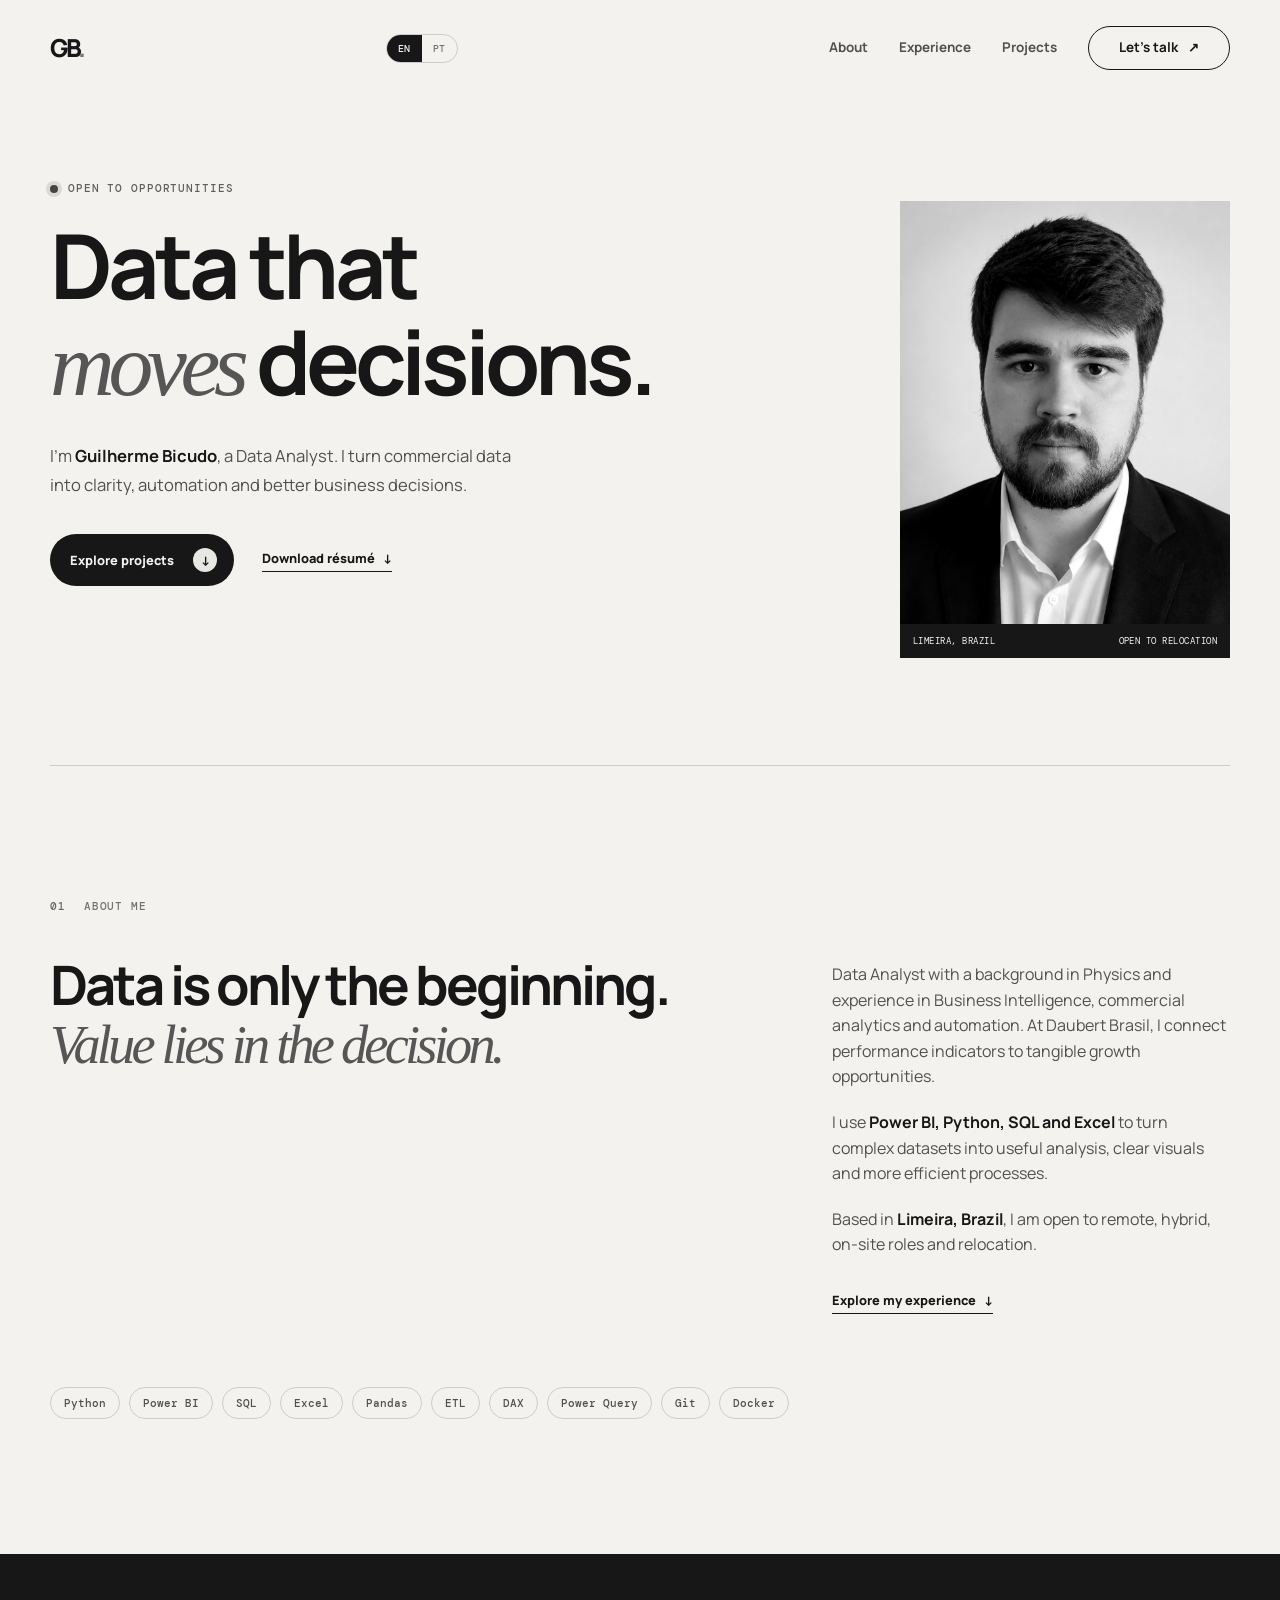
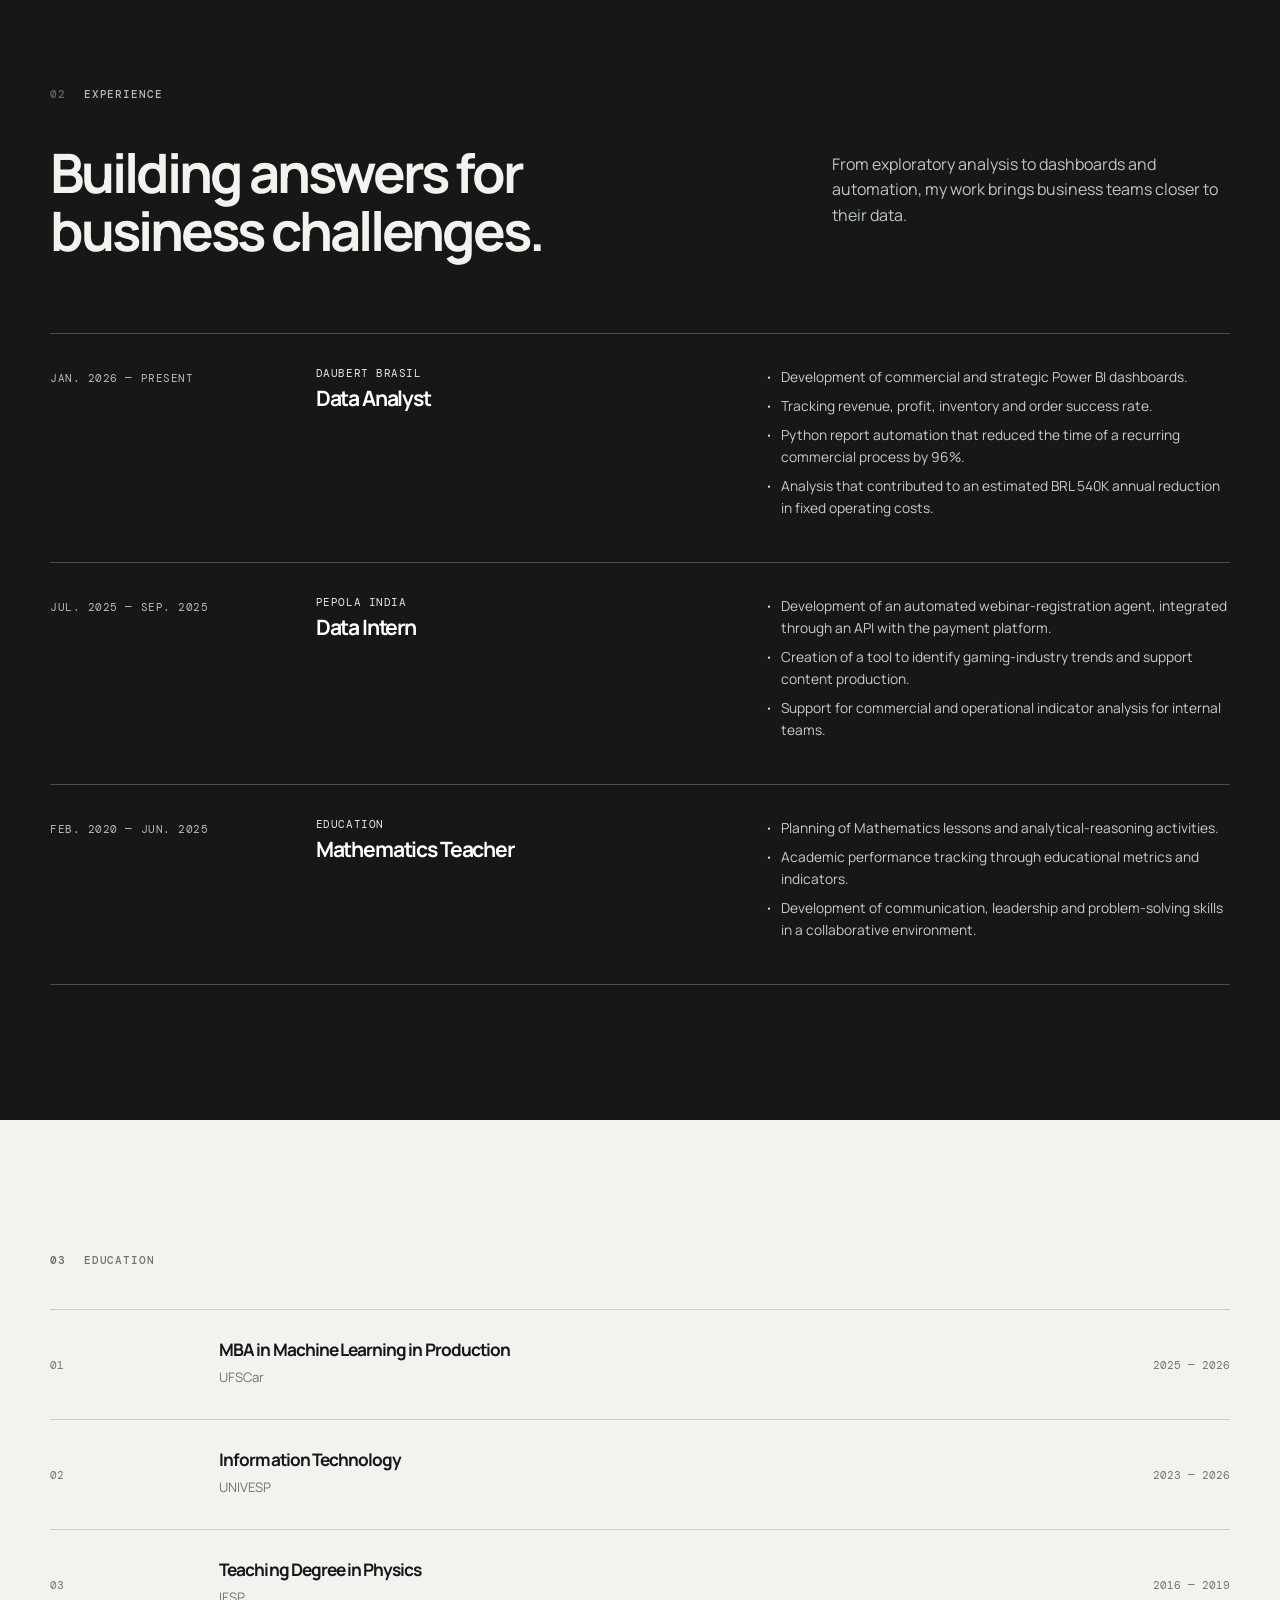
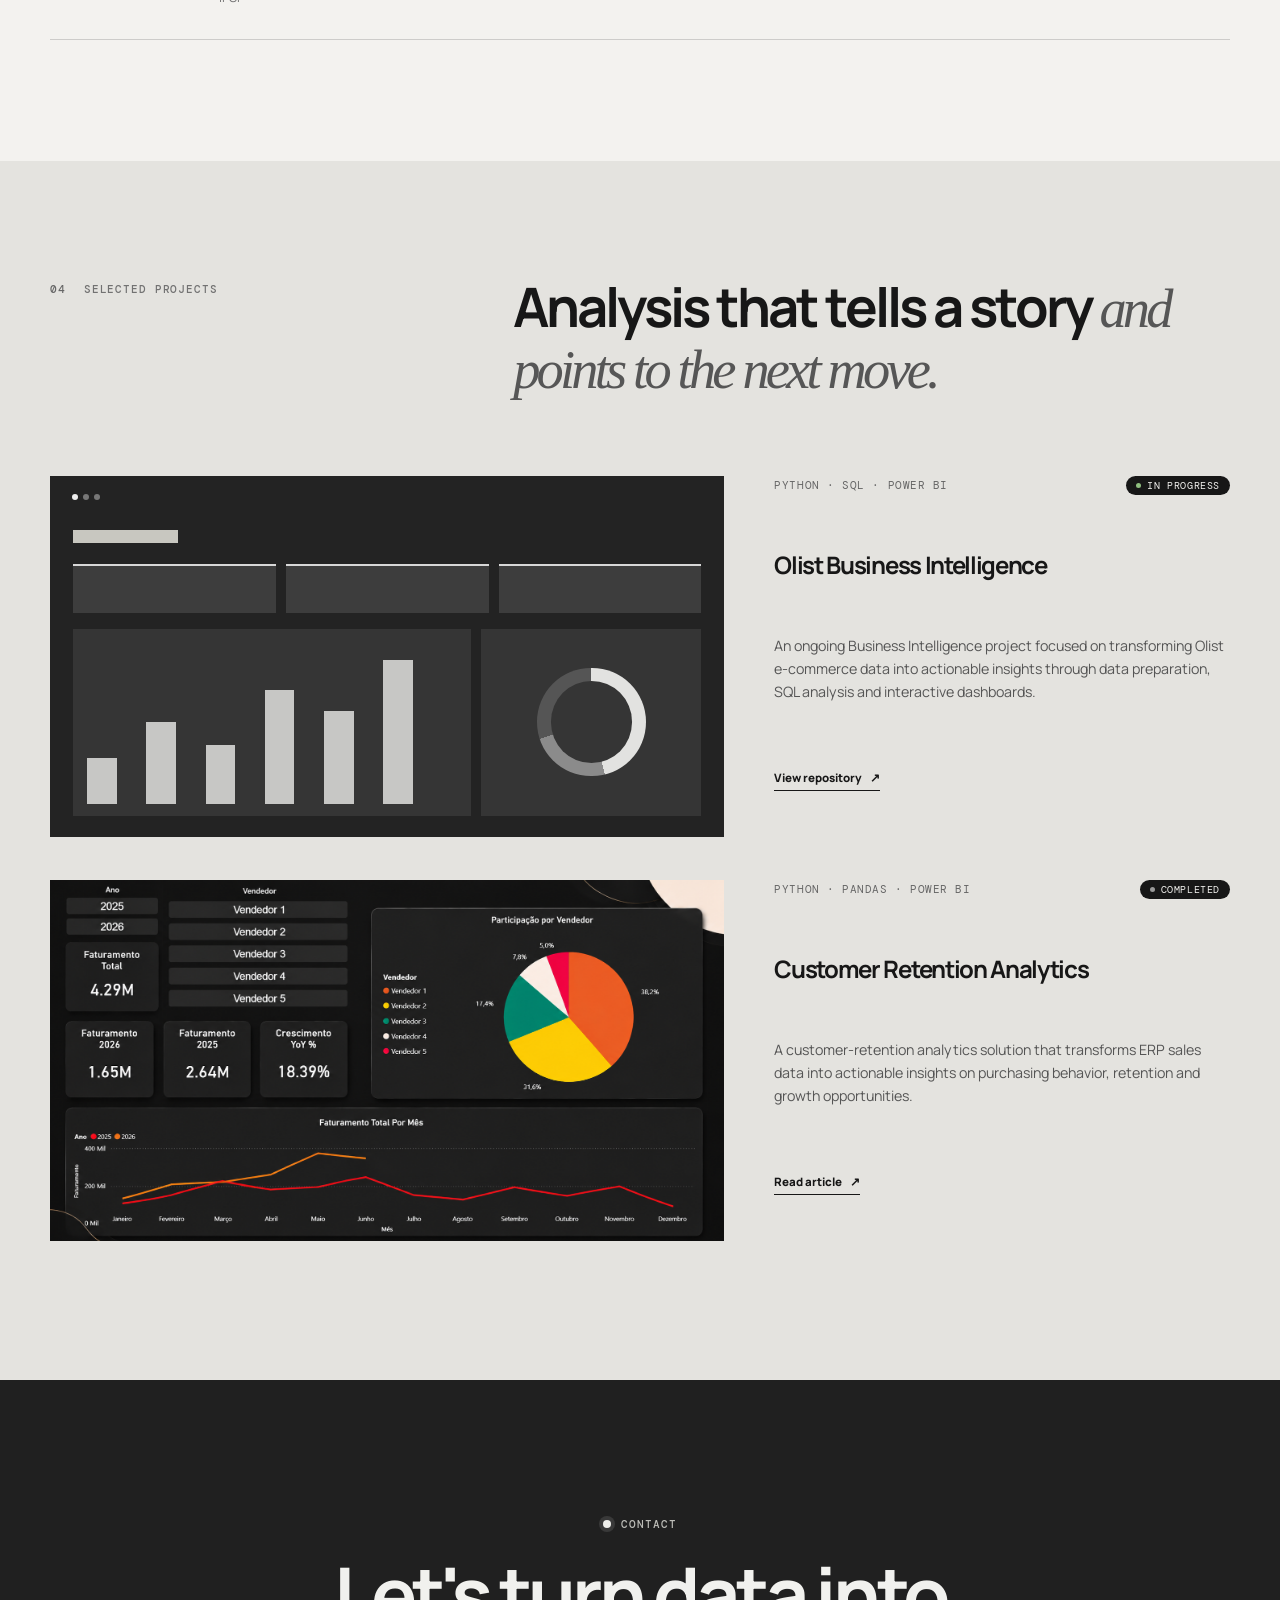
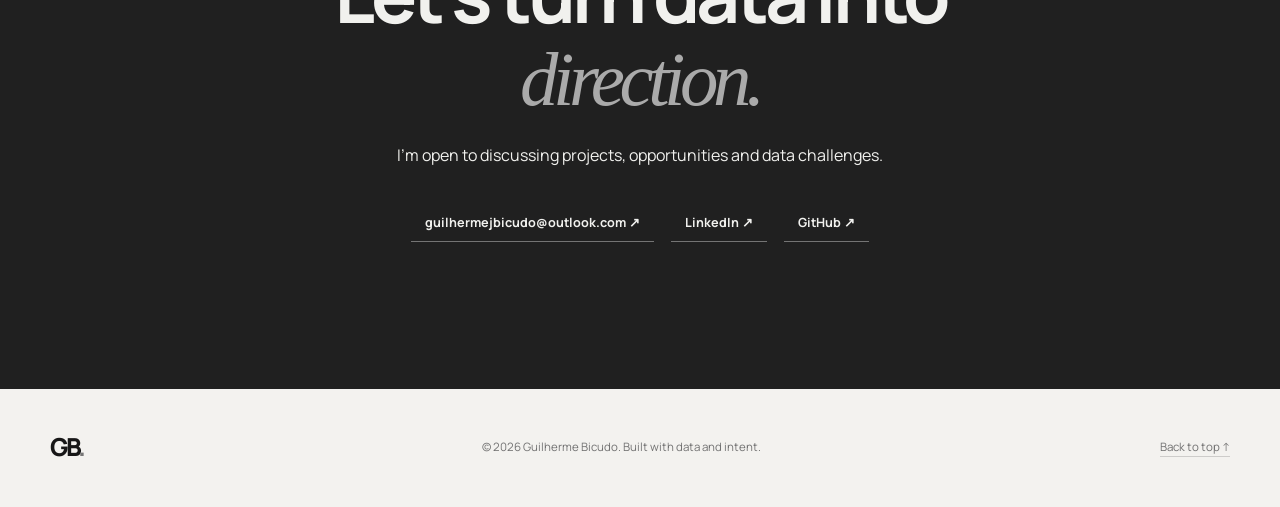
==== commit b77a9d65: "fix: repair broken layout and language/status/download bugs - Close unclosed .project-meta div that " ====
--- a/index.html
+++ b/index.html
@@ -1,199 +1,201 @@
-<!doctype html>
-<html lang="en">
-  <head>
-    <meta charset="UTF-8" />
-    <meta name="viewport" content="width=device-width, initial-scale=1.0" />
-    <meta
-      name="description"
-      content="Portfolio of Guilherme Bicudo, Data Analyst specializing in Power BI, Python, SQL and Business Intelligence."
-    />
-    <title>Guilherme Bicudo | Data Analyst</title>
-    <link rel="icon" type="image/svg+xml" href="assets/favicon.svg" />
-    <link rel="preconnect" href="https://fonts.googleapis.com" />
-    <link rel="preconnect" href="https://fonts.gstatic.com" crossorigin />
-    <link href="https://fonts.googleapis.com/css2?family=DM+Mono:wght@400;500&family=Manrope:wght@400;500;600;700;800&display=swap" rel="stylesheet" />
-    <link rel="stylesheet" href="style.css" />
-  </head>
-  <body>
-    <a class="skip-link" href="#content">Skip to content</a>
-
-    <header class="header" id="topo">
-      <nav class="nav container" aria-label="Main navigation">
-        <a class="brand" href="#topo" aria-label="Home page">GB<span>.</span></a>
-        <div class="nav-controls">
-          <div class="language-switch" aria-label="Language selector">
-            <a href="#topo" data-language="en" aria-current="page">EN</a><a href="#topo" data-language="pt" lang="pt-BR">PT</a>
-          </div>
-          <button class="menu-button" type="button" aria-label="Open menu" aria-expanded="false">
-            <span></span><span></span>
-          </button>
-        </div>
-        <div class="nav-links">
-          <a href="#about">About</a>
-          <a href="#experience">Experience</a>
-          <a href="#projects">Projects</a>
-          <a class="nav-contact" href="#contact">Let's talk <span aria-hidden="true">↗</span></a>
-        </div>
-      </nav>
-    </header>
-
-    <main id="content">
-      <section class="hero container" id="home">
-        <div class="hero-copy reveal">
-          <p class="eyebrow"><span></span> Open to opportunities</p>
-          <h1>Data that<br /><em>moves</em> decisions.</h1>
-          <p class="hero-description">
-            I'm <strong>Guilherme Bicudo</strong>, a Data Analyst. I turn commercial data into clarity, automation and better business decisions.
-          </p>
-          <div class="hero-actions">
-            <a class="button button-primary" href="#projects">Explore projects <span aria-hidden="true">↓</span></a>
-            <a class="text-link" href="assets/cv-guilherme-bicudo.pdf" download>Download résumé <span aria-hidden="true">↓</span></a>
-          </div>
-        </div>
-        <figure class="profile-card reveal delay-1">
-          <img src="assets/perfil.png" alt="Portrait of Guilherme Bicudo" onerror="this.parentElement.classList.add('photo-missing'); this.remove()" />
-          <figcaption><span>Limeira, Brazil</span><span>Open to relocation</span></figcaption>
-        </figure>
-      </section>
-
-      <section class="about section container" id="about">
-        <div class="section-label reveal"><span>01</span> About me</div>
-        <div class="about-content">
-          <h2 class="reveal">Data is only the beginning. <em>Value lies in the decision.</em></h2>
-          <div class="about-text reveal delay-1">
-            <p>Data Analyst with a background in Physics and experience in Business Intelligence, commercial analytics and automation. At Daubert Brasil, I connect performance indicators to tangible growth opportunities.</p>
-            <p>I use <strong>Power BI, Python, SQL and Excel</strong> to turn complex datasets into useful analysis, clear visuals and more efficient processes.</p>
-            <p>Based in <strong>Limeira, Brazil</strong>, I am open to remote, hybrid, on-site roles and relocation.</p>
-            <a class="text-link" href="#experience">Explore my experience <span aria-hidden="true">↓</span></a>
-          </div>
-        </div>
-        <div class="tool-list reveal delay-2" aria-label="Key tools">
-          <span>Python</span><span>Power BI</span><span>SQL</span><span>Excel</span><span>Pandas</span><span>ETL</span><span>DAX</span><span>Power Query</span><span>Git</span><span>Docker</span>
-        </div>
-      </section>
-
-      <section class="experience section" id="experience">
-        <div class="container">
-          <div class="section-label reveal"><span>02</span> Experience</div>
-          <div class="experience-heading">
-            <h2 class="reveal">Building answers for business challenges.</h2>
-            <p class="reveal delay-1">From exploratory analysis to dashboards and automation, my work brings business teams closer to their data.</p>
-          </div>
-          <div class="role-list">
-            <article class="role reveal">
-              <div class="role-period">Jan. 2026 — present</div>
-              <div class="role-main">
-                <p class="role-company">Daubert Brasil</p>
-                <h3>Data Analyst</h3>
-              </div>
-              <ul class="role-details">
-                <li>Development of commercial and strategic Power BI dashboards.</li>
-                <li>Tracking revenue, profit, inventory and order success rate.</li>
-                <li>Python report automation that reduced the time of a recurring commercial process by 96%.</li>
-                <li>Analysis that contributed to an estimated BRL 540K annual reduction in fixed operating costs.</li>
-              </ul>
-            </article>
-            <article class="role reveal delay-1">
-              <div class="role-period">Jul. 2025 — Sep. 2025</div>
-              <div class="role-main">
-                <p class="role-company">PEPOLA India</p>
-                <h3>Data Intern</h3>
-              </div>
-              <ul class="role-details">
-                <li>Development of an automated webinar-registration agent, integrated through an API with the payment platform.</li>
-                <li>Creation of a tool to identify gaming-industry trends and support content production.</li>
-                <li>Support for commercial and operational indicator analysis for internal teams.</li>
-              </ul>
-            </article>
-            <article class="role reveal delay-2">
-              <div class="role-period">Feb. 2020 — Jun. 2025</div>
-              <div class="role-main">
-                <p class="role-company">Education</p>
-                <h3>Mathematics Teacher</h3>
-              </div>
-              <ul class="role-details">
-                <li>Planning of Mathematics lessons and analytical-reasoning activities.</li>
-                <li>Academic performance tracking through educational metrics and indicators.</li>
-                <li>Development of communication, leadership and problem-solving skills in a collaborative environment.</li>
-              </ul>
-            </article>
-          </div>
-        </div>
-      </section>
-
-      <section class="education section container">
-        <div class="section-label reveal"><span>03</span> Education</div>
-        <div class="education-list">
-          <article class="education-item reveal">
-            <span class="education-number">01</span>
-            <div><h3>MBA in Machine Learning in Production</h3><p>UFSCar</p></div>
-            <time>2025 — 2026</time>
-          </article>
-          <article class="education-item reveal delay-1">
-            <span class="education-number">02</span>
-            <div><h3>Information Technology</h3><p>UNIVESP</p></div>
-            <time>2023 — 2026</time>
-          </article>
-          <article class="education-item reveal delay-2">
-            <span class="education-number">03</span>
-            <div><h3>Teaching Degree in Physics</h3><p>IFSP</p></div>
-            <time>2016 — 2019</time>
-          </article>
-        </div>
-      </section>
-
-      <section class="projects section" id="projects">
-        <div class="container">
-          <div class="project-intro">
-          <div class="section-label reveal"><span>04</span> Selected projects</div>
-            <h2 class="reveal">Analysis that tells a story <em>and points to the next move.</em></h2>
-          </div>
-          <div class="project-grid">
-            <article class="project-card project-featured reveal">
-              <div class="project-visual visual-olist" aria-hidden="true">
-                <div class="dash-top"><i></i><i></i><i></i></div>
-                <div class="dash-title"></div>
-                <div class="dash-metrics"><b></b><b></b><b></b></div>
-                <div class="dash-charts"><div class="bar-chart"><i></i><i></i><i></i><i></i><i></i><i></i></div><div class="donut"></div></div>
-              </div>
-              <div class="project-meta"><span>Python · SQL · Power BI</span><span>01</span></div>
-              <h3>Olist Business Intelligence</h3>
-              <p>An end-to-end e-commerce analysis: data preparation, SQL queries and a dashboard to track sales, delivery and customer behavior.</p>
-              <a class="project-link" href="#contact">View details <span aria-hidden="true">↗</span></a>
-            </article>
-            <article class="project-card project-featured reveal delay-1">
-              <div class="project-visual project-image">
-                <img src="assets/projects/dashboard_custretention.png" alt="Customer retention analytics dashboard" />
-              </div>
-              <div class="project-meta"><span>Python · Pandas · Power BI</span><span>02</span></div>
-              <h3>Customer Retention Analytics</h3>
-              <p>A customer-retention analytics solution that transforms ERP sales data into actionable insights on purchasing behavior, retention and growth opportunities.</p>
-              <a class="project-link" href="https://medium.com/@guilhermejbicudo/from-erp-data-to-business-insights-building-a-customer-retention-analytics-solution-with-python-9c6e8ff2dc08?source=user_profile_page---------0-------------9c2c3fb6bbfc----------------------" target="_blank" rel="noreferrer">View details <span aria-hidden="true">↗</span></a>
-            </article>
-          </div>
-        </div>
-      </section>
-
-      <section class="contact section" id="contact">
-        <div class="container contact-inner reveal">
-          <p class="eyebrow"><span></span> Contact</p>
-          <h2>Let's turn data into <em>direction.</em></h2>
-          <p>I'm open to discussing projects, opportunities and data challenges.</p>
-          <div class="contact-links">
-            <a href="mailto:guilhermejbicudo@outlook.com">guilhermejbicudo@outlook.com <span aria-hidden="true">↗</span></a>
-            <a href="https://www.linkedin.com/in/guilherme-bicudo/" target="_blank" rel="noreferrer">LinkedIn <span aria-hidden="true">↗</span></a>
-            <a href="https://github.com/GuilhermejBicudo" target="_blank" rel="noreferrer">GitHub <span aria-hidden="true">↗</span></a>
-          </div>
-        </div>
-      </section>
-    </main>
-
-    <footer class="footer container">
-      <a class="brand" href="#topo">GB<span>.</span></a>
-      <p>© <span id="year">2026</span> Guilherme Bicudo. Built with data and intent.</p>
-      <a href="#topo">Back to top ↑</a>
-    </footer>
-    <script src="script.js"></script>
-  </body>
-</html>
-
+<!doctype html>
+<html lang="en">
+  <head>
+    <meta charset="UTF-8" />
+    <meta name="viewport" content="width=device-width, initial-scale=1.0" />
+    <meta
+      name="description"
+      content="Portfolio of Guilherme Bicudo, Data Analyst specializing in Power BI, Python, SQL and Business Intelligence."
+    />
+    <title>Guilherme Bicudo | Data Analyst</title>
+    <link rel="icon" type="image/svg+xml" href="assets/favicon.svg" />
+    <link rel="preconnect" href="https://fonts.googleapis.com" />
+    <link rel="preconnect" href="https://fonts.gstatic.com" crossorigin />
+    <link href="https://fonts.googleapis.com/css2?family=DM+Mono:wght@400;500&family=Manrope:wght@400;500;600;700;800&display=swap" rel="stylesheet" />
+    <link rel="stylesheet" href="style.css" />
+  </head>
+  <body>
+    <a class="skip-link" href="#content">Skip to content</a>
+
+    <header class="header" id="topo">
+      <nav class="nav container" aria-label="Main navigation">
+        <a class="brand" href="#topo" aria-label="Home page">GB<span>.</span></a>
+        <div class="nav-controls">
+          <div class="language-switch" aria-label="Language selector">
+            <a href="#topo" data-language="en" aria-current="page">EN</a><a href="#topo" data-language="pt" lang="pt-BR">PT</a>
+          </div>
+          <button class="menu-button" type="button" aria-label="Open menu" aria-expanded="false">
+            <span></span><span></span>
+          </button>
+        </div>
+        <div class="nav-links">
+          <a href="#about">About</a>
+          <a href="#experience">Experience</a>
+          <a href="#projects">Projects</a>
+          <a class="nav-contact" href="#contact">Let's talk <span aria-hidden="true">↗</span></a>
+        </div>
+      </nav>
+    </header>
+
+    <main id="content">
+      <section class="hero container" id="home">
+        <div class="hero-copy reveal">
+          <p class="eyebrow"><span></span> Open to opportunities</p>
+          <h1>Data that<br /><em>moves</em> decisions.</h1>
+          <p class="hero-description">
+            I'm <strong>Guilherme Bicudo</strong>, a Data Analyst. I turn commercial data into clarity, automation and better business decisions.
+          </p>
+          <div class="hero-actions">
+            <a class="button button-primary" href="#projects">Explore projects <span aria-hidden="true">↓</span></a>
+            <a class="text-link cv-download" href="assets/cv-guilherme-bicudo-en.pdf" download>
+  Download résumé <span aria-hidden="true">↓</span>
+</a>
+          </div>
+        </div>
+        <figure class="profile-card reveal delay-1">
+          <img src="assets/perfil.png" alt="Portrait of Guilherme Bicudo" onerror="this.parentElement.classList.add('photo-missing'); this.remove()" />
+          <figcaption><span>Limeira, Brazil</span><span>Open to relocation</span></figcaption>
+        </figure>
+      </section>
+
+      <section class="about section container" id="about">
+        <div class="section-label reveal"><span>01</span> About me</div>
+        <div class="about-content">
+          <h2 class="reveal">Data is only the beginning. <em>Value lies in the decision.</em></h2>
+          <div class="about-text reveal delay-1">
+            <p>Data Analyst with a background in Physics and experience in Business Intelligence, commercial analytics and automation. At Daubert Brasil, I connect performance indicators to tangible growth opportunities.</p>
+            <p>I use <strong>Power BI, Python, SQL and Excel</strong> to turn complex datasets into useful analysis, clear visuals and more efficient processes.</p>
+            <p>Based in <strong>Limeira, Brazil</strong>, I am open to remote, hybrid, on-site roles and relocation.</p>
+            <a class="text-link" href="#experience">Explore my experience <span aria-hidden="true">↓</span></a>
+          </div>
+        </div>
+        <div class="tool-list reveal delay-2" aria-label="Key tools">
+          <span>Python</span><span>Power BI</span><span>SQL</span><span>Excel</span><span>Pandas</span><span>ETL</span><span>DAX</span><span>Power Query</span><span>Git</span><span>Docker</span>
+        </div>
+      </section>
+
+      <section class="experience section" id="experience">
+        <div class="container">
+          <div class="section-label reveal"><span>02</span> Experience</div>
+          <div class="experience-heading">
+            <h2 class="reveal">Building answers for business challenges.</h2>
+            <p class="reveal delay-1">From exploratory analysis to dashboards and automation, my work brings business teams closer to their data.</p>
+          </div>
+          <div class="role-list">
+            <article class="role reveal">
+              <div class="role-period">Jan. 2026 — present</div>
+              <div class="role-main">
+                <p class="role-company">Daubert Brasil</p>
+                <h3>Data Analyst</h3>
+              </div>
+              <ul class="role-details">
+                <li>Development of commercial and strategic Power BI dashboards.</li>
+                <li>Tracking revenue, profit, inventory and order success rate.</li>
+                <li>Python report automation that reduced the time of a recurring commercial process by 96%.</li>
+                <li>Analysis that contributed to an estimated BRL 540K annual reduction in fixed operating costs.</li>
+              </ul>
+            </article>
+            <article class="role reveal delay-1">
+              <div class="role-period">Jul. 2025 — Sep. 2025</div>
+              <div class="role-main">
+                <p class="role-company">PEPOLA India</p>
+                <h3>Data Intern</h3>
+              </div>
+              <ul class="role-details">
+                <li>Development of an automated webinar-registration agent, integrated through an API with the payment platform.</li>
+                <li>Creation of a tool to identify gaming-industry trends and support content production.</li>
+                <li>Support for commercial and operational indicator analysis for internal teams.</li>
+              </ul>
+            </article>
+            <article class="role reveal delay-2">
+              <div class="role-period">Feb. 2020 — Jun. 2025</div>
+              <div class="role-main">
+                <p class="role-company">Education</p>
+                <h3>Mathematics Teacher</h3>
+              </div>
+              <ul class="role-details">
+                <li>Planning of Mathematics lessons and analytical-reasoning activities.</li>
+                <li>Academic performance tracking through educational metrics and indicators.</li>
+                <li>Development of communication, leadership and problem-solving skills in a collaborative environment.</li>
+              </ul>
+            </article>
+          </div>
+        </div>
+      </section>
+
+      <section class="education section container">
+        <div class="section-label reveal"><span>03</span> Education</div>
+        <div class="education-list">
+          <article class="education-item reveal">
+            <span class="education-number">01</span>
+            <div><h3>MBA in Machine Learning in Production</h3><p>UFSCar</p></div>
+            <time>2025 — 2026</time>
+          </article>
+          <article class="education-item reveal delay-1">
+            <span class="education-number">02</span>
+            <div><h3>Information Technology</h3><p>UNIVESP</p></div>
+            <time>2023 — 2026</time>
+          </article>
+          <article class="education-item reveal delay-2">
+            <span class="education-number">03</span>
+            <div><h3>Teaching Degree in Physics</h3><p>IFSP</p></div>
+            <time>2016 — 2019</time>
+          </article>
+        </div>
+      </section>
+
+      <section class="projects section" id="projects">
+        <div class="container">
+          <div class="project-intro">
+          <div class="section-label reveal"><span>04</span> Selected projects</div>
+            <h2 class="reveal">Analysis that tells a story <em>and points to the next move.</em></h2>
+          </div>
+          <div class="project-grid">
+            <article class="project-card project-featured reveal">
+              <div class="project-visual visual-olist" aria-hidden="true">
+                <div class="dash-top"><i></i><i></i><i></i></div>
+                <div class="dash-title"></div>
+                <div class="dash-metrics"><b></b><b></b><b></b></div>
+                <div class="dash-charts"><div class="bar-chart"><i></i><i></i><i></i><i></i><i></i><i></i></div><div class="donut"></div></div>
+              </div>
+              <div class="project-meta"><span>Python · SQL · Power BI</span><span class="project-status status-progress"></span></div>
+              <h3>Olist Business Intelligence</h3>
+              <p>An ongoing Business Intelligence project focused on transforming Olist e-commerce data into actionable insights through data preparation, SQL analysis and interactive dashboards.</p>
+              <a class="project-link" href="https://github.com/GuilhermejBicudo/Olist-Business-Intelligence" target="_blank" rel="noreferrer">View details <span aria-hidden="true">↗</span></a>
+            </article>
+            <article class="project-card project-featured reveal delay-1">
+              <div class="project-visual project-image">
+                <img src="assets/projects/dashboard_custretention.png" alt="Customer retention analytics dashboard" />
+              </div>
+              <div class="project-meta"><span>Python · Pandas · Power BI</span><span class="project-status status-done"></span></div>
+              <h3>Customer Retention Analytics</h3>
+              <p>A customer-retention analytics solution that transforms ERP sales data into actionable insights on purchasing behavior, retention and growth opportunities.</p>
+              <a class="project-link" href="https://medium.com/@guilhermejbicudo/from-erp-data-to-business-insights-building-a-customer-retention-analytics-solution-with-python-9c6e8ff2dc08?source=user_profile_page---------0-------------9c2c3fb6bbfc----------------------" target="_blank" rel="noreferrer">Read article <span aria-hidden="true">↗</span></a>
+            </article>
+          </div>
+        </div>
+      </section>
+
+      <section class="contact section" id="contact">
+        <div class="container contact-inner reveal">
+          <p class="eyebrow"><span></span> Contact</p>
+          <h2>Let's turn data into <em>direction.</em></h2>
+          <p>I'm open to discussing projects, opportunities and data challenges.</p>
+          <div class="contact-links">
+            <a href="mailto:guilhermejbicudo@outlook.com">guilhermejbicudo@outlook.com <span aria-hidden="true">↗</span></a>
+            <a href="https://www.linkedin.com/in/guilherme-bicudo/" target="_blank" rel="noreferrer">LinkedIn <span aria-hidden="true">↗</span></a>
+            <a href="https://github.com/GuilhermejBicudo" target="_blank" rel="noreferrer">GitHub <span aria-hidden="true">↗</span></a>
+          </div>
+        </div>
+      </section>
+    </main>
+
+    <footer class="footer container">
+      <a class="brand" href="#topo">GB<span>.</span></a>
+      <p>© <span id="year">2026</span> Guilherme Bicudo. Built with data and intent.</p>
+      <a href="#topo">Back to top ↑</a>
+    </footer>
+    <script src="script.js"></script>
+  </body>
+</html>
+
--- a/style.css
+++ b/style.css
@@ -1,171 +1,217 @@
-:root {
-  --ink: #171717;
-  --paper: #f3f2ef;
-  --paper-dark: #e4e3df;
-  --accent: #e7e7e3;
-  --muted: #727272;
-  --line: rgba(23, 23, 23, 0.17);
-  --mono: "DM Mono", monospace;
-  --sans: "Manrope", sans-serif;
-}
-
-* { box-sizing: border-box; }
-html { scroll-behavior: smooth; }
-body { margin: 0; color: var(--ink); background: var(--paper); font-family: var(--sans); font-size: 16px; line-height: 1.6; }
-a { color: inherit; text-decoration: none; }
-button { font: inherit; }
-.container { width: min(1180px, calc(100% - 64px)); margin: 0 auto; }
-.skip-link { position: fixed; z-index: 20; top: -50px; left: 20px; padding: 9px 13px; background: var(--accent); color: var(--ink); transition: top .2s; }
-.skip-link:focus { top: 20px; }
-
-.header { position: absolute; inset: 0 0 auto; z-index: 10; }
-.nav { height: 96px; display: flex; align-items: center; justify-content: space-between; }
-.brand { font-size: 1.55rem; font-weight: 800; letter-spacing: -.1em; line-height: 1; }
-.brand span { color: #777; }
-.nav-controls { display: flex; align-items: center; gap: 18px; }
-.language-switch { display: inline-flex; overflow: hidden; border: 1px solid var(--line); border-radius: 99px; font: 500 .62rem var(--mono); letter-spacing: .06em; }
-.language-switch a { padding: 7px 9px; color: var(--muted); transition: background .2s, color .2s; }
-.language-switch a[aria-current="page"] { background: var(--ink); color: var(--paper); }
-.language-switch a:not([aria-current="page"]):hover { color: var(--ink); background: rgba(23, 23, 23, .07); }
-.nav-links { display: flex; align-items: center; gap: 31px; font-size: .84rem; font-weight: 700; }
-.nav-links > a:not(.nav-contact) { color: #505050; transition: color .2s; }
-.nav-links > a:hover { color: var(--ink); }
-.nav-contact { display: inline-flex; gap: 10px; padding: 10px 14px; border: 1px solid var(--ink); border-radius: 99px; transition: background .2s, color .2s; }
-.nav-contact:hover { background: var(--ink); color: var(--paper); }
-.menu-button { display: none; border: 0; background: none; }
-
-.hero { min-height: 765px; padding-top: 183px; position: relative; display: grid; grid-template-columns: minmax(0, 1.25fr) minmax(240px, .6fr); gap: 80px; }
-.eyebrow, .section-label { font: 500 .69rem/1 var(--mono); letter-spacing: .08em; text-transform: uppercase; }
-.eyebrow { display: flex; align-items: center; gap: 10px; color: #606060; margin: 0 0 23px; }
-.eyebrow span { display: inline-block; width: 8px; height: 8px; border-radius: 50%; background: #444; box-shadow: 0 0 0 4px rgba(68, 68, 68, .14); }
-h1, h2, h3, p { margin-top: 0; }
-h1, h2, h3 { letter-spacing: -.055em; line-height: 1.07; }
-h1 { max-width: 760px; margin-bottom: 28px; font-size: clamp(3.8rem, 7vw, 6.8rem); font-weight: 700; }
-em { color: #565656; font-family: Georgia, serif; font-weight: 400; letter-spacing: -.07em; }
-.hero-description { width: min(470px, 100%); margin-bottom: 35px; color: #505050; font-size: 1.04rem; line-height: 1.75; }
-.hero-description strong { color: var(--ink); }
-.hero-actions { display: flex; align-items: center; gap: 28px; }
-.button { display: inline-flex; align-items: center; gap: 19px; padding: 14px 17px 14px 20px; font-size: .8rem; font-weight: 800; border-radius: 99px; }
-.button-primary { background: var(--ink); color: var(--paper); transition: transform .2s, background .2s; }
-.button-primary:hover { background: #3d3d3d; transform: translateY(-2px); }
-.button-primary span { display: grid; width: 24px; height: 24px; place-items: center; border-radius: 50%; background: var(--accent); color: var(--ink); }
-.text-link, .project-link { display: inline-flex; align-items: center; gap: 8px; border-bottom: 1px solid currentColor; padding-bottom: 3px; font-size: .8rem; font-weight: 800; transition: color .2s; }
-.text-link:hover, .project-link:hover { color: #666; }
-.hero-side { margin-top: 73px; padding-left: 28px; border-left: 1px solid var(--line); position: relative; }
-.hero-side-label { margin-bottom: 21px; font: 500 .67rem var(--mono); letter-spacing: .09em; text-transform: uppercase; color: var(--muted); }
-.hero-side ul { list-style: none; padding: 0; margin: 0; font-size: .91rem; font-weight: 700; line-height: 2.1; }
-.hero-grid { width: 125px; display: grid; grid-template-columns: repeat(4, 1fr); gap: 6px; margin-top: 58px; }
-.hero-grid span { aspect-ratio: 1; background: #d7d9cc; }
-.hero-grid span:nth-child(2), .hero-grid span:nth-child(5), .hero-grid span:nth-child(6), .hero-grid span:nth-child(10), .hero-grid span:nth-child(11) { background: var(--accent); }
-.profile-card { width: min(100%, 330px); margin: 18px 0 0 auto; align-self: start; overflow: hidden; background: #d6d6d4; }
-.profile-card img { display: block; width: 100%; aspect-ratio: .78; object-fit: cover; object-position: center top; filter: grayscale(1) contrast(1.08); }
-.profile-card.photo-missing::before { content: "GB"; display: grid; height: 423px; place-items: center; background: #d6d6d4; color: #777; font: 700 5rem/1 var(--sans); letter-spacing: -.1em; }
-.profile-card figcaption { display: flex; justify-content: space-between; gap: 10px; padding: 11px 13px; background: var(--ink); color: #f4f4f0; font: 400 .59rem var(--mono); letter-spacing: .05em; text-transform: uppercase; }
-.scroll-cue { position: absolute; bottom: 47px; left: 0; font: 500 .66rem var(--mono); color: var(--muted); text-transform: uppercase; letter-spacing: .07em; }
-.scroll-cue span { margin-left: 10px; font-size: 1rem; }
-
-.section { padding: 135px 0; }
-.section-label { display: flex; gap: 18px; align-items: center; color: var(--muted); }
-.section-label span { color: #666; }
-.about { border-top: 1px solid var(--line); }
-.about-content { display: grid; grid-template-columns: 1.25fr .72fr; gap: 90px; margin-top: 43px; }
-h2 { font-size: clamp(2.35rem, 4.25vw, 4.25rem); font-weight: 700; }
-.about h2 { margin: 0; max-width: 660px; }
-.about-text { color: #515151; padding-top: 7px; }
-.about-text p { margin-bottom: 20px; }
-.about-text strong { color: var(--ink); }
-.about-text .text-link { margin-top: 12px; color: var(--ink); }
-.tool-list { display: flex; gap: 9px; flex-wrap: wrap; margin-top: 73px; }
-.tool-list span { border: 1px solid var(--line); border-radius: 99px; padding: 8px 13px; font: 500 .68rem var(--mono); color: #505050; }
-
-.experience { background: var(--ink); color: var(--paper); }
-.experience .section-label { color: #b4bab3; }
-.experience-heading { display: grid; grid-template-columns: 1.25fr .72fr; gap: 90px; margin: 42px 0 74px; }
-.experience-heading h2 { max-width: 680px; margin: 0; }
-.experience-heading > p { color: #bec6be; margin: 9px 0 0; }
-.role-list { border-top: 1px solid rgba(244, 241, 233, .25); }
-.role { display: grid; grid-template-columns: .56fr 1fr 1.1fr; gap: 30px; padding: 32px 0 36px; border-bottom: 1px solid rgba(244, 241, 233, .25); }
-.role-period, .role-company, .project-meta { font: 400 .68rem var(--mono); letter-spacing: .05em; text-transform: uppercase; }
-.role-period { color: #b5bdb5; padding-top: 5px; }
-.role-company { color: var(--accent); margin-bottom: 7px; }
-.role h3 { font-size: 1.32rem; color: white; margin: 0; }
-.role-details { list-style: none; padding: 0; margin: 0; color: #c7cec7; font-size: .86rem; }
-.role-details li { margin-bottom: 7px; padding-left: 14px; position: relative; }
-.role-details li::before { position: absolute; content: "·"; color: var(--accent); left: 0; font-weight: 800; }
-
-.education { padding-bottom: 121px; }
-.education-list { margin-top: 43px; border-top: 1px solid var(--line); }
-.education-item { display: grid; grid-template-columns: .3fr 1.5fr .55fr; gap: 25px; align-items: center; min-height: 110px; border-bottom: 1px solid var(--line); }
-.education-number, .education time { color: var(--muted); font: 400 .69rem var(--mono); }
-.education-item h3 { margin: 0 0 8px; font-size: 1.08rem; }
-.education-item p { margin: 0; color: var(--muted); font-size: .82rem; }
-.education time { text-align: right; }
-
-.projects { padding: 123px 0 139px; background: var(--paper-dark); }
-.project-intro { display: grid; grid-template-columns: .72fr 1.28fr; gap: 60px; align-items: start; }
-.project-intro h2 { max-width: 700px; margin: -7px 0 76px; }
-.project-grid { display: grid; grid-template-columns: repeat(2, 1fr); gap: 43px 25px; }
-.project-card { min-width: 0; }
-.project-featured { grid-column: span 2; display: grid; grid-template-columns: 1.48fr 1fr; column-gap: 50px; align-items: start; }
-.project-visual { overflow: hidden; background: #232323; margin-bottom: 20px; height: 273px; position: relative; }
-.project-featured .project-visual { grid-row: span 4; height: 361px; margin: 0; }
-.project-meta { display: flex; justify-content: space-between; color: #666; margin-bottom: 12px; }
-.project-card h3 { font-size: 1.5rem; margin-bottom: 12px; }
-.project-card p { max-width: 530px; color: #555; font-size: .89rem; margin-bottom: 20px; }
-.project-link { width: max-content; font-size: .72rem; }
-
-.dash-top { display: flex; position: absolute; inset: 18px 22px auto; gap: 5px; }
-.dash-top i { height: 6px; width: 6px; border-radius: 50%; background: #777; }
-.dash-top i:first-child { background: #eee; }
-.dash-title { position: absolute; top: 54px; left: 23px; width: 105px; height: 13px; background: #f2f0e8; opacity: .8; }
-.dash-metrics { display: flex; position: absolute; top: 88px; left: 23px; right: 23px; gap: 10px; }
-.dash-metrics b { flex: 1; height: 49px; background: #3d3d3d; border-top: 2px solid #d7d7d7; }
-.dash-charts { position: absolute; display: grid; grid-template-columns: 1.45fr .8fr; gap: 10px; left: 23px; right: 23px; top: 153px; bottom: 21px; }
-.bar-chart, .donut { background: #353535; }
-.bar-chart { display: flex; align-items: end; gap: 8%; padding: 12px 14px; }
-.bar-chart i { width: 8%; background: #e1e1df; opacity: .85; }
-.bar-chart i:nth-child(1) { height: 28%; }.bar-chart i:nth-child(2) { height: 50%; }.bar-chart i:nth-child(3) { height: 36%; }.bar-chart i:nth-child(4) { height: 70%; }.bar-chart i:nth-child(5) { height: 57%; }.bar-chart i:nth-child(6) { height: 88%; }
-.donut { display: grid; place-items: center; }
-.donut::before { content: ""; height: 58%; aspect-ratio: 1; border-radius: 50%; background: conic-gradient(#e2e2e0 0 46%, #8b8b8b 46% 70%, #555 70%); }
-.donut::after { content: ""; position: absolute; width: 13%; aspect-ratio: 1; background: #353535; border-radius: 50%; }
-.visual-sales { display: flex; background: #242424; padding: 16px; gap: 13px; }
-.sales-sidebar { width: 18%; background: #3d3d3d; }.sales-content { flex: 1; padding-top: 5px; }.sales-content > div:first-child { width: 29%; height: 8px; background: #e4e4df; }.sales-cards { display: flex; gap: 8px; margin-top: 19px; }.sales-cards i { flex: 1; height: 38px; border-top: 2px solid #dedede; background: #414141; }.sales-line { height: 120px; margin-top: 14px; padding: 13px; background: #333; }.sales-line svg { width: 100%; height: 100%; }.sales-line polyline { fill: none; stroke: #e2e2e0; stroke-width: 4; }
-.visual-customer { padding: 18px; background: #eeeeeb; }.customer-head { display: flex; justify-content: space-between; }.customer-head i { display: block; width: 45%; height: 9px; background: #363636; }.customer-head i:last-child { width: 16%; background: #8a8a8a; }.customer-body { display: grid; grid-template-columns: .8fr 1.3fr; height: 82%; margin-top: 21px; gap: 15px; }.customer-list { display: flex; flex-direction: column; gap: 9px; }.customer-list i { display: block; height: 19%; background: #d8d8d4; border-left: 3px solid #777; }.customer-chart { display: flex; align-items: end; gap: 10%; padding: 15px; background: #ddd; }.customer-chart span { width: 10%; background: #333; }.customer-chart span:nth-child(1) { height: 39%; }.customer-chart span:nth-child(2) { height: 67%; }.customer-chart span:nth-child(3) { height: 50%; }.customer-chart span:nth-child(4) { height: 87%; }.customer-chart span:nth-child(5) { height: 75%; }
-
-.contact { padding: 139px 0 147px; background: #202020; color: #f1f1ee; text-align: center; }
-.contact-inner { max-width: 850px; }.contact .eyebrow { justify-content: center; color: #bdbdb8; }.contact .eyebrow span { background: #efefeb; box-shadow: 0 0 0 4px rgba(238, 238, 233, .12); }.contact h2 { font-size: clamp(3rem, 6vw, 5.7rem); margin: 0 0 22px; }.contact h2 em { color: #aaa; }.contact > p { color: #c0c0bb; }.contact-links { display: flex; justify-content: center; gap: 17px; flex-wrap: wrap; margin-top: 35px; }.contact-links a { padding: 10px 14px; border-bottom: 1px solid #747474; font: 700 .79rem var(--sans); }.contact-links a:hover { color: white; border-color: white; }
-.footer { min-height: 118px; display: flex; align-items: center; justify-content: space-between; gap: 30px; }.footer p, .footer > a:last-child { margin: 0; color: var(--muted); font-size: .72rem; }.footer > a:last-child { border-bottom: 1px solid var(--line); }
-
-.reveal { opacity: 0; transform: translateY(20px); transition: opacity .7s ease, transform .7s ease; }.reveal.visible { opacity: 1; transform: none; }.delay-1 { transition-delay: .12s; }.delay-2 { transition-delay: .24s; }
-
-html[lang="pt-BR"] .hero {
-  min-height: 800px;
-}
-
-@media (max-width: 780px) {
-  .container { width: min(100% - 40px, 600px); }.nav { height: 78px; }.menu-button { display: grid; gap: 5px; width: 36px; height: 36px; place-content: center; cursor: pointer; }.menu-button span { width: 21px; height: 1px; background: var(--ink); transition: transform .2s; }.nav-links { display: none; position: absolute; top: 67px; left: 20px; right: 20px; padding: 19px; background: var(--ink); color: var(--paper); flex-direction: column; align-items: stretch; gap: 17px; }.nav-links.open { display: flex; }.nav-links > a:not(.nav-contact) { color: var(--paper); }.nav-contact { justify-content: space-between; border-color: #71817b; }.hero { min-height: auto; display: block; padding-top: 143px; padding-bottom: 64px; }.hero-side { display: none; }h1 { font-size: clamp(3.4rem, 15vw, 5.2rem); }.hero-description { font-size: .95rem; }.hero-actions { align-items: flex-start; flex-direction: column; gap: 23px; }.scroll-cue { position: static; display: inline-flex; margin-top: 46px; }.section { padding: 86px 0; }.about-content, .experience-heading, .project-intro { grid-template-columns: 1fr; gap: 24px; }.tool-list { margin-top: 48px; }.experience-heading { margin: 32px 0 50px; }.role { grid-template-columns: 1fr; gap: 14px; padding: 27px 0; }.role-period { padding: 0; }.education-item { grid-template-columns: .22fr 1fr; gap: 15px; padding: 20px 0; }.education time { grid-column: 2; text-align: left; }.projects { padding: 85px 0; }.project-intro h2 { margin: 0 0 47px; }.project-grid { grid-template-columns: 1fr; gap: 45px; }.project-featured { grid-column: span 1; display: block; }.project-featured .project-visual, .project-visual { height: 245px; margin-bottom: 20px; }.contact { padding: 89px 0; }.footer { min-height: 150px; flex-wrap: wrap; padding: 28px 0; gap: 14px; }.footer p { order: 3; width: 100%; }.delay-1, .delay-2 { transition-delay: 0s; }
-}
-@media (max-width: 780px) {
-  .profile-card { width: min(100%, 340px); margin: 42px 0 0; }
-}
-@media (prefers-reduced-motion: reduce) { html { scroll-behavior: auto; }.reveal { opacity: 1; transform: none; transition: none; } }
-
-
-/* Project images and stable language controls */
-.project-image { background: #232323; }
-.project-image img {
-  display: block;
-  width: 100%;
-  height: 100%;
-  object-fit: cover;
-  object-position: center top;
-}
-.language-switch a { min-width: 35px; text-align: center; }
-.nav-links { min-width: 470px; justify-content: flex-end; }
-.nav-contact { min-width: 142px; justify-content: center; }
-.project-link:hover, .text-link:hover { border-color: transparent; }
-.project-link span, .text-link span { transition: transform .2s ease; }
-.project-link:hover span, .text-link:hover span { transform: translate(2px, -2px); }
-a:focus-visible, .menu-button:focus-visible { outline: 2px solid var(--ink); outline-offset: 3px; }
-@media (max-width: 780px) { .nav-links { min-width: 0; } .nav-contact { justify-content: space-between; } }
-
+:root {
+  --ink: #171717;
+  --paper: #f3f2ef;
+  --paper-dark: #e4e3df;
+  --accent: #e7e7e3;
+  --muted: #727272;
+  --line: rgba(23, 23, 23, 0.17);
+  --mono: "DM Mono", monospace;
+  --sans: "Manrope", sans-serif;
+}
+
+* { box-sizing: border-box; }
+html { scroll-behavior: smooth; }
+body { margin: 0; color: var(--ink); background: var(--paper); font-family: var(--sans); font-size: 16px; line-height: 1.6; }
+a { color: inherit; text-decoration: none; }
+button { font: inherit; }
+.container { width: min(1180px, calc(100% - 64px)); margin: 0 auto; }
+.skip-link { position: fixed; z-index: 20; top: -50px; left: 20px; padding: 9px 13px; background: var(--accent); color: var(--ink); transition: top .2s; }
+.skip-link:focus { top: 20px; }
+
+.header { position: absolute; inset: 0 0 auto; z-index: 10; }
+.nav { height: 96px; display: flex; align-items: center; justify-content: space-between; }
+.brand { font-size: 1.55rem; font-weight: 800; letter-spacing: -.1em; line-height: 1; }
+.brand span { color: #777; }
+.nav-controls { display: flex; align-items: center; gap: 18px; }
+.language-switch { display: inline-flex; overflow: hidden; border: 1px solid var(--line); border-radius: 99px; font: 500 .62rem var(--mono); letter-spacing: .06em; }
+.language-switch a { padding: 7px 9px; color: var(--muted); transition: background .2s, color .2s; }
+.language-switch a[aria-current="page"] { background: var(--ink); color: var(--paper); }
+.language-switch a:not([aria-current="page"]):hover { color: var(--ink); background: rgba(23, 23, 23, .07); }
+.nav-links { display: flex; align-items: center; gap: 31px; font-size: .84rem; font-weight: 700; }
+.nav-links > a:not(.nav-contact) { color: #505050; transition: color .2s; }
+.nav-links > a:hover { color: var(--ink); }
+.nav-contact { display: inline-flex; gap: 10px; padding: 10px 14px; border: 1px solid var(--ink); border-radius: 99px; transition: background .2s, color .2s; }
+.nav-contact {
+  display: inline-flex;
+  align-items: center;
+  justify-content: center;
+  gap: 10px;
+  padding: 10px 18px;
+  border: 1px solid var(--ink);
+  border-radius: 99px;
+  transition: 
+    background .25s ease,
+    color .25s ease,
+    border-color .25s ease;
+}
+
+.nav-contact:hover {
+  background: var(--ink);
+  color: var(--paper);
+  border-color: var(--ink);
+}
+
+.nav-contact span {
+  transition: color .25s ease;
+}
+
+.nav-contact:hover span {
+  color: var(--paper);
+}
+.menu-button { display: none; border: 0; background: none; }
+
+.hero { min-height: 765px; padding-top: 183px; position: relative; display: grid; grid-template-columns: minmax(0, 1.25fr) minmax(240px, .6fr); gap: 80px; }
+.eyebrow, .section-label { font: 500 .69rem/1 var(--mono); letter-spacing: .08em; text-transform: uppercase; }
+.eyebrow { display: flex; align-items: center; gap: 10px; color: #606060; margin: 0 0 23px; }
+.eyebrow span { display: inline-block; width: 8px; height: 8px; border-radius: 50%; background: #444; box-shadow: 0 0 0 4px rgba(68, 68, 68, .14); }
+h1, h2, h3, p { margin-top: 0; }
+h1, h2, h3 { letter-spacing: -.055em; line-height: 1.07; }
+h1 { max-width: 760px; margin-bottom: 28px; font-size: clamp(3.8rem, 7vw, 6.8rem); font-weight: 700; }
+em { color: #565656; font-family: Georgia, serif; font-weight: 400; letter-spacing: -.07em; }
+.hero-description { width: min(470px, 100%); margin-bottom: 35px; color: #505050; font-size: 1.04rem; line-height: 1.75; }
+.hero-description strong { color: var(--ink); }
+.hero-actions { display: flex; align-items: center; gap: 28px; }
+.button { display: inline-flex; align-items: center; gap: 19px; padding: 14px 17px 14px 20px; font-size: .8rem; font-weight: 800; border-radius: 99px; }
+.button-primary { background: var(--ink); color: var(--paper); transition: transform .2s, background .2s; }
+.button-primary:hover { background: #3d3d3d; transform: translateY(-2px); }
+.button-primary span { display: grid; width: 24px; height: 24px; place-items: center; border-radius: 50%; background: var(--accent); color: var(--ink); }
+.text-link, .project-link { display: inline-flex; align-items: center; gap: 8px; border-bottom: 1px solid currentColor; padding-bottom: 3px; font-size: .8rem; font-weight: 800; transition: color .2s; }
+.text-link:hover, .project-link:hover { color: #666; }
+.hero-side { margin-top: 73px; padding-left: 28px; border-left: 1px solid var(--line); position: relative; }
+.hero-side-label { margin-bottom: 21px; font: 500 .67rem var(--mono); letter-spacing: .09em; text-transform: uppercase; color: var(--muted); }
+.hero-side ul { list-style: none; padding: 0; margin: 0; font-size: .91rem; font-weight: 700; line-height: 2.1; }
+.hero-grid { width: 125px; display: grid; grid-template-columns: repeat(4, 1fr); gap: 6px; margin-top: 58px; }
+.hero-grid span { aspect-ratio: 1; background: #d7d9cc; }
+.hero-grid span:nth-child(2), .hero-grid span:nth-child(5), .hero-grid span:nth-child(6), .hero-grid span:nth-child(10), .hero-grid span:nth-child(11) { background: var(--accent); }
+.profile-card { width: min(100%, 330px); margin: 18px 0 0 auto; align-self: start; overflow: hidden; background: #d6d6d4; }
+.profile-card img { display: block; width: 100%; aspect-ratio: .78; object-fit: cover; object-position: center top; filter: grayscale(1) contrast(1.08); }
+.profile-card.photo-missing::before { content: "GB"; display: grid; height: 423px; place-items: center; background: #d6d6d4; color: #777; font: 700 5rem/1 var(--sans); letter-spacing: -.1em; }
+.profile-card figcaption { display: flex; justify-content: space-between; gap: 10px; padding: 11px 13px; background: var(--ink); color: #f4f4f0; font: 400 .59rem var(--mono); letter-spacing: .05em; text-transform: uppercase; }
+.scroll-cue { position: absolute; bottom: 47px; left: 0; font: 500 .66rem var(--mono); color: var(--muted); text-transform: uppercase; letter-spacing: .07em; }
+.scroll-cue span { margin-left: 10px; font-size: 1rem; }
+
+.section { padding: 135px 0; }
+.section-label { display: flex; gap: 18px; align-items: center; color: var(--muted); }
+.section-label span { color: #666; }
+.about { border-top: 1px solid var(--line); }
+.about-content { display: grid; grid-template-columns: 1.25fr .72fr; gap: 90px; margin-top: 43px; }
+h2 { font-size: clamp(2.35rem, 4.25vw, 4.25rem); font-weight: 700; }
+.about h2 { margin: 0; max-width: 660px; }
+.about-text { color: #515151; padding-top: 7px; }
+.about-text p { margin-bottom: 20px; }
+.about-text strong { color: var(--ink); }
+.about-text .text-link { margin-top: 12px; color: var(--ink); }
+.tool-list { display: flex; gap: 9px; flex-wrap: wrap; margin-top: 73px; }
+.tool-list span { border: 1px solid var(--line); border-radius: 99px; padding: 8px 13px; font: 500 .68rem var(--mono); color: #505050; }
+
+.experience { background: var(--ink); color: var(--paper); }
+.experience .section-label { color: #b4bab3; }
+.experience-heading { display: grid; grid-template-columns: 1.25fr .72fr; gap: 90px; margin: 42px 0 74px; }
+.experience-heading h2 { max-width: 680px; margin: 0; }
+.experience-heading > p { color: #bec6be; margin: 9px 0 0; }
+.role-list { border-top: 1px solid rgba(244, 241, 233, .25); }
+.role { display: grid; grid-template-columns: .56fr 1fr 1.1fr; gap: 30px; padding: 32px 0 36px; border-bottom: 1px solid rgba(244, 241, 233, .25); }
+.role-period, .role-company, .project-meta { font: 400 .68rem var(--mono); letter-spacing: .05em; text-transform: uppercase; }
+.role-period { color: #b5bdb5; padding-top: 5px; }
+.role-company { color: var(--accent); margin-bottom: 7px; }
+.role h3 { font-size: 1.32rem; color: white; margin: 0; }
+.role-details { list-style: none; padding: 0; margin: 0; color: #c7cec7; font-size: .86rem; }
+.role-details li { margin-bottom: 7px; padding-left: 14px; position: relative; }
+.role-details li::before { position: absolute; content: "·"; color: var(--accent); left: 0; font-weight: 800; }
+
+.education { padding-bottom: 121px; }
+.education-list { margin-top: 43px; border-top: 1px solid var(--line); }
+.education-item { display: grid; grid-template-columns: .3fr 1.5fr .55fr; gap: 25px; align-items: center; min-height: 110px; border-bottom: 1px solid var(--line); }
+.education-number, .education time { color: var(--muted); font: 400 .69rem var(--mono); }
+.education-item h3 { margin: 0 0 8px; font-size: 1.08rem; }
+.education-item p { margin: 0; color: var(--muted); font-size: .82rem; }
+.education time { text-align: right; }
+
+.projects { padding: 123px 0 139px; background: var(--paper-dark); }
+.project-intro { display: grid; grid-template-columns: .72fr 1.28fr; gap: 60px; align-items: start; }
+.project-intro h2 { max-width: 700px; margin: -7px 0 76px; }
+.project-grid { display: grid; grid-template-columns: repeat(2, 1fr); gap: 43px 25px; }
+.project-card { min-width: 0; }
+.project-featured { grid-column: span 2; display: grid; grid-template-columns: 1.48fr 1fr; column-gap: 50px; align-items: start; }
+.project-visual { overflow: hidden; background: #232323; margin-bottom: 20px; height: 273px; position: relative; }
+.project-featured .project-visual { grid-row: span 4; height: 361px; margin: 0; }
+.project-meta { display: flex; justify-content: space-between; align-items: center; color: #666; margin-bottom: 12px; }
+.project-status { display: inline-flex; align-items: center; gap: 6px; padding: 3px 10px; border-radius: 99px; background: var(--ink); color: var(--paper); font-size: .62rem; letter-spacing: .06em; }
+.project-status::before { content: ""; width: 5px; height: 5px; border-radius: 50%; background: #8fbf7f; }
+.project-status.status-done::before { background: #999; }
+.project-card h3 { font-size: 1.5rem; margin-bottom: 12px; }
+.project-card p { max-width: 530px; color: #555; font-size: .89rem; margin-bottom: 20px; }
+.project-link { width: max-content; font-size: .72rem; }
+
+.dash-top { display: flex; position: absolute; inset: 18px 22px auto; gap: 5px; }
+.dash-top i { height: 6px; width: 6px; border-radius: 50%; background: #777; }
+.dash-top i:first-child { background: #eee; }
+.dash-title { position: absolute; top: 54px; left: 23px; width: 105px; height: 13px; background: #f2f0e8; opacity: .8; }
+.dash-metrics { display: flex; position: absolute; top: 88px; left: 23px; right: 23px; gap: 10px; }
+.dash-metrics b { flex: 1; height: 49px; background: #3d3d3d; border-top: 2px solid #d7d7d7; }
+.dash-charts { position: absolute; display: grid; grid-template-columns: 1.45fr .8fr; gap: 10px; left: 23px; right: 23px; top: 153px; bottom: 21px; }
+.bar-chart, .donut { background: #353535; }
+.bar-chart { display: flex; align-items: end; gap: 8%; padding: 12px 14px; }
+.bar-chart i { width: 8%; background: #e1e1df; opacity: .85; }
+.bar-chart i:nth-child(1) { height: 28%; }.bar-chart i:nth-child(2) { height: 50%; }.bar-chart i:nth-child(3) { height: 36%; }.bar-chart i:nth-child(4) { height: 70%; }.bar-chart i:nth-child(5) { height: 57%; }.bar-chart i:nth-child(6) { height: 88%; }
+.donut { display: grid; place-items: center; }
+.donut::before { content: ""; height: 58%; aspect-ratio: 1; border-radius: 50%; background: conic-gradient(#e2e2e0 0 46%, #8b8b8b 46% 70%, #555 70%); }
+.donut::after { content: ""; position: absolute; width: 13%; aspect-ratio: 1; background: #353535; border-radius: 50%; }
+.visual-sales { display: flex; background: #242424; padding: 16px; gap: 13px; }
+.sales-sidebar { width: 18%; background: #3d3d3d; }.sales-content { flex: 1; padding-top: 5px; }.sales-content > div:first-child { width: 29%; height: 8px; background: #e4e4df; }.sales-cards { display: flex; gap: 8px; margin-top: 19px; }.sales-cards i { flex: 1; height: 38px; border-top: 2px solid #dedede; background: #414141; }.sales-line { height: 120px; margin-top: 14px; padding: 13px; background: #333; }.sales-line svg { width: 100%; height: 100%; }.sales-line polyline { fill: none; stroke: #e2e2e0; stroke-width: 4; }
+.visual-customer { padding: 18px; background: #eeeeeb; }.customer-head { display: flex; justify-content: space-between; }.customer-head i { display: block; width: 45%; height: 9px; background: #363636; }.customer-head i:last-child { width: 16%; background: #8a8a8a; }.customer-body { display: grid; grid-template-columns: .8fr 1.3fr; height: 82%; margin-top: 21px; gap: 15px; }.customer-list { display: flex; flex-direction: column; gap: 9px; }.customer-list i { display: block; height: 19%; background: #d8d8d4; border-left: 3px solid #777; }.customer-chart { display: flex; align-items: end; gap: 10%; padding: 15px; background: #ddd; }.customer-chart span { width: 10%; background: #333; }.customer-chart span:nth-child(1) { height: 39%; }.customer-chart span:nth-child(2) { height: 67%; }.customer-chart span:nth-child(3) { height: 50%; }.customer-chart span:nth-child(4) { height: 87%; }.customer-chart span:nth-child(5) { height: 75%; }
+
+.contact { padding: 139px 0 147px; background: #202020; color: #f1f1ee; text-align: center; }
+.contact-inner { max-width: 850px; }.contact .eyebrow { justify-content: center; color: #bdbdb8; }.contact .eyebrow span { background: #efefeb; box-shadow: 0 0 0 4px rgba(238, 238, 233, .12); }.contact h2 { font-size: clamp(3rem, 6vw, 5.7rem); margin: 0 0 22px; }.contact h2 em { color: #aaa; }.contact > p { color: #c0c0bb; }.contact-links { display: flex; justify-content: center; gap: 17px; flex-wrap: wrap; margin-top: 35px; }.contact-links a { padding: 10px 14px; border-bottom: 1px solid #747474; font: 700 .79rem var(--sans); }.contact-links a:hover { color: white; border-color: white; }
+.footer { min-height: 118px; display: flex; align-items: center; justify-content: space-between; gap: 30px; }.footer p, .footer > a:last-child { margin: 0; color: var(--muted); font-size: .72rem; }.footer > a:last-child { border-bottom: 1px solid var(--line); }
+
+.reveal { opacity: 0; transform: translateY(20px); transition: opacity .7s ease, transform .7s ease; }.reveal.visible { opacity: 1; transform: none; }.delay-1 { transition-delay: .12s; }.delay-2 { transition-delay: .24s; }
+
+html[lang="pt-BR"] .hero {
+  min-height: 800px;
+}
+
+@media (max-width: 780px) {
+  .container { width: min(100% - 40px, 600px); }.nav { height: 78px; }.menu-button { display: grid; gap: 5px; width: 36px; height: 36px; place-content: center; cursor: pointer; }.menu-button span { width: 21px; height: 1px; background: var(--ink); transition: transform .2s; }.nav-links { display: none; position: absolute; top: 67px; left: 20px; right: 20px; padding: 19px; background: var(--ink); color: var(--paper); flex-direction: column; align-items: stretch; gap: 17px; }.nav-links.open { display: flex; }.nav-links > a:not(.nav-contact) { color: var(--paper); }.nav-contact { justify-content: space-between; border-color: #71817b; }.hero { min-height: auto; display: block; padding-top: 143px; padding-bottom: 64px; }.hero-side { display: none; }h1 { font-size: clamp(3.4rem, 15vw, 5.2rem); }.hero-description { font-size: .95rem; }.hero-actions { align-items: flex-start; flex-direction: column; gap: 23px; }.scroll-cue { position: static; display: inline-flex; margin-top: 46px; }.section { padding: 86px 0; }.about-content, .experience-heading, .project-intro { grid-template-columns: 1fr; gap: 24px; }.tool-list { margin-top: 48px; }.experience-heading { margin: 32px 0 50px; }.role { grid-template-columns: 1fr; gap: 14px; padding: 27px 0; }.role-period { padding: 0; }.education-item { grid-template-columns: .22fr 1fr; gap: 15px; padding: 20px 0; }.education time { grid-column: 2; text-align: left; }.projects { padding: 85px 0; }.project-intro h2 { margin: 0 0 47px; }.project-grid { grid-template-columns: 1fr; gap: 45px; }.project-featured { grid-column: span 1; display: block; }.project-featured .project-visual, .project-visual { height: 245px; margin-bottom: 20px; }.contact { padding: 89px 0; }.footer { min-height: 150px; flex-wrap: wrap; padding: 28px 0; gap: 14px; }.footer p { order: 3; width: 100%; }.delay-1, .delay-2 { transition-delay: 0s; }
+}
+@media (max-width: 780px) {
+  .profile-card { width: min(100%, 340px); margin: 42px 0 0; }
+}
+@media (prefers-reduced-motion: reduce) { html { scroll-behavior: auto; }.reveal { opacity: 1; transform: none; transition: none; } }
+
+
+/* Project images and stable language controls */
+.project-image { background: #232323; }
+.project-image img {
+  display: block;
+  width: 100%;
+  height: 100%;
+  object-fit: cover;
+  object-position: center top;
+}
+.language-switch a { min-width: 35px; text-align: center; }
+.nav-links { min-width: 470px; justify-content: flex-end; }
+.nav-contact { min-width: 142px; justify-content: center; }
+.project-link:hover, .text-link:hover { border-color: transparent; }
+.project-link span, .text-link span { transition: transform .2s ease; }
+.project-link:hover span, .text-link:hover span { transform: translate(2px, -2px); }
+a:focus-visible, .menu-button:focus-visible { outline: 2px solid var(--ink); outline-offset: 3px; }
+@media (max-width: 780px) { .nav-links { min-width: 0; } .nav-contact { justify-content: space-between; } }
+
+.nav-contact {
+  color: var(--ink);
+}
+
+.nav-contact:hover {
+  background: var(--ink);
+  color: var(--paper) !important;
+}
+
+.nav-contact:hover,
+.nav-contact:hover span {
+  color: var(--paper) !important;
+}
+
+.nav-contact span {
+  color: inherit;
+}
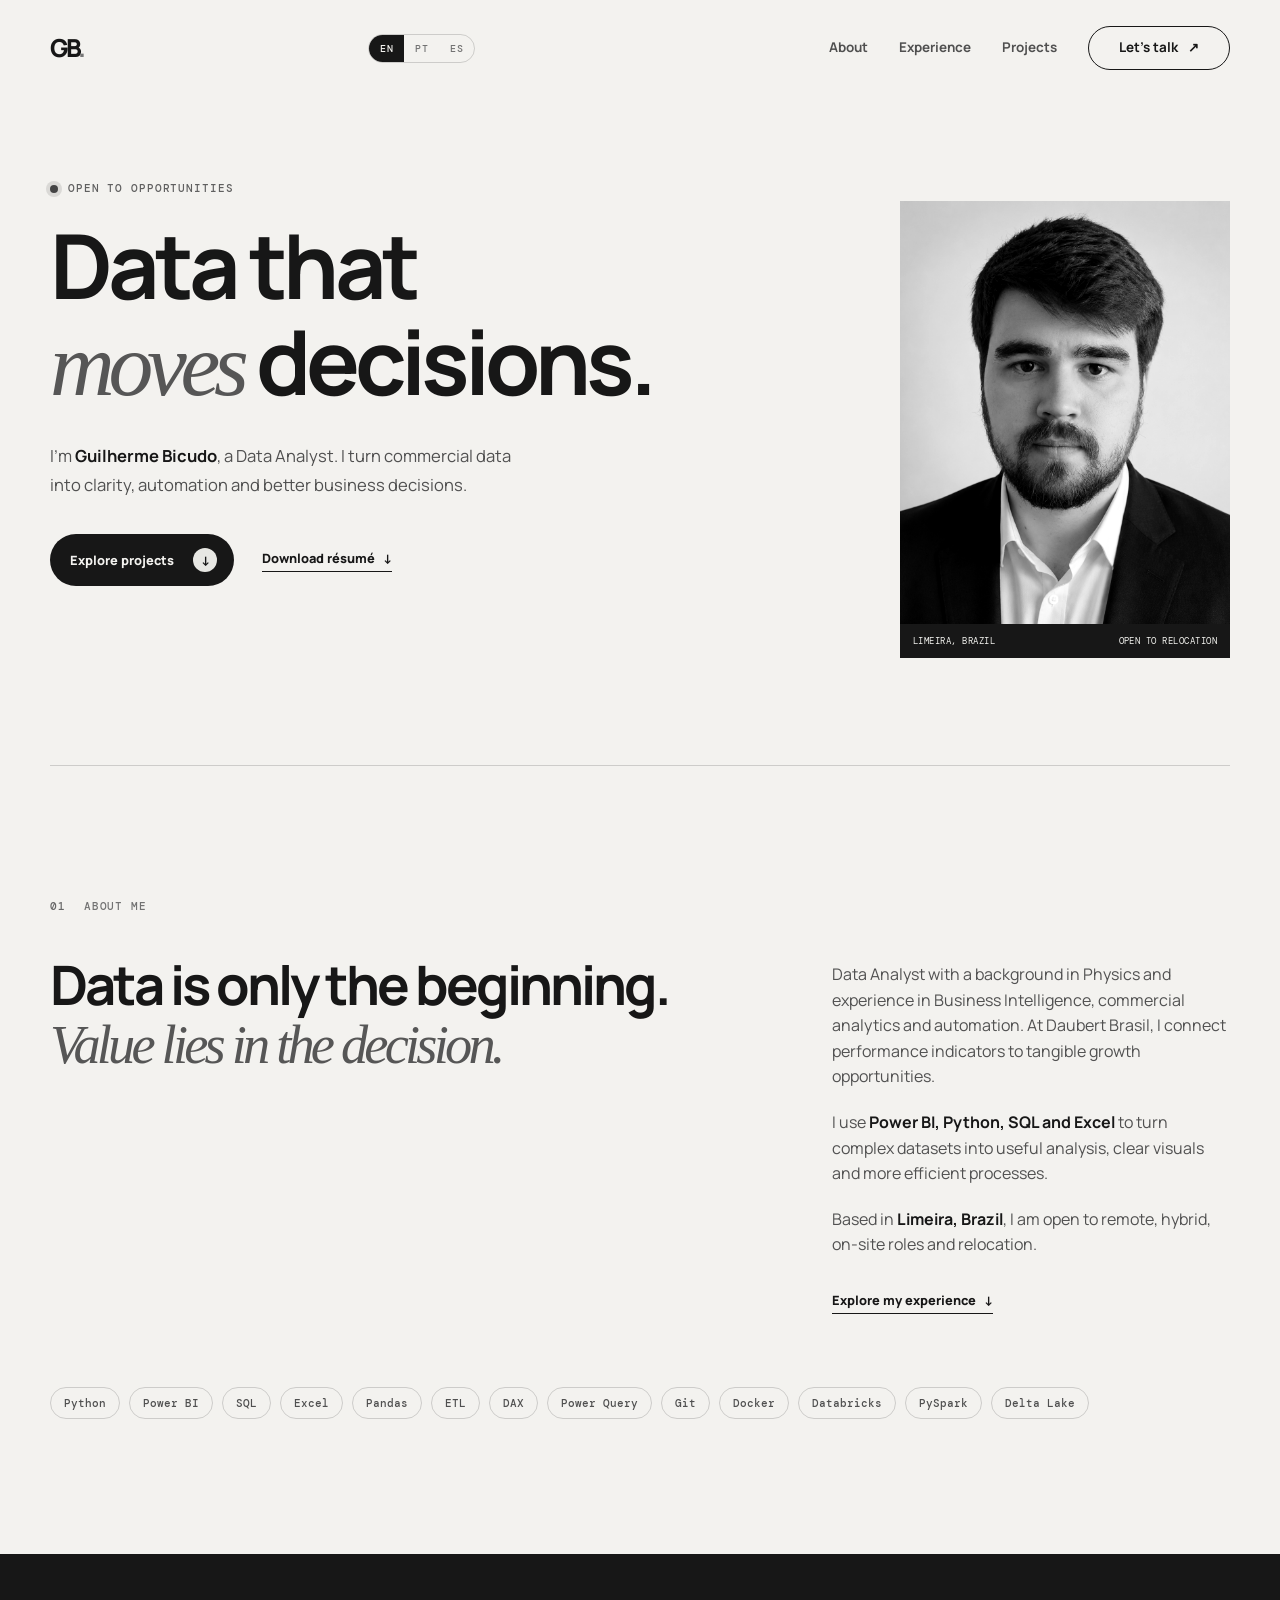
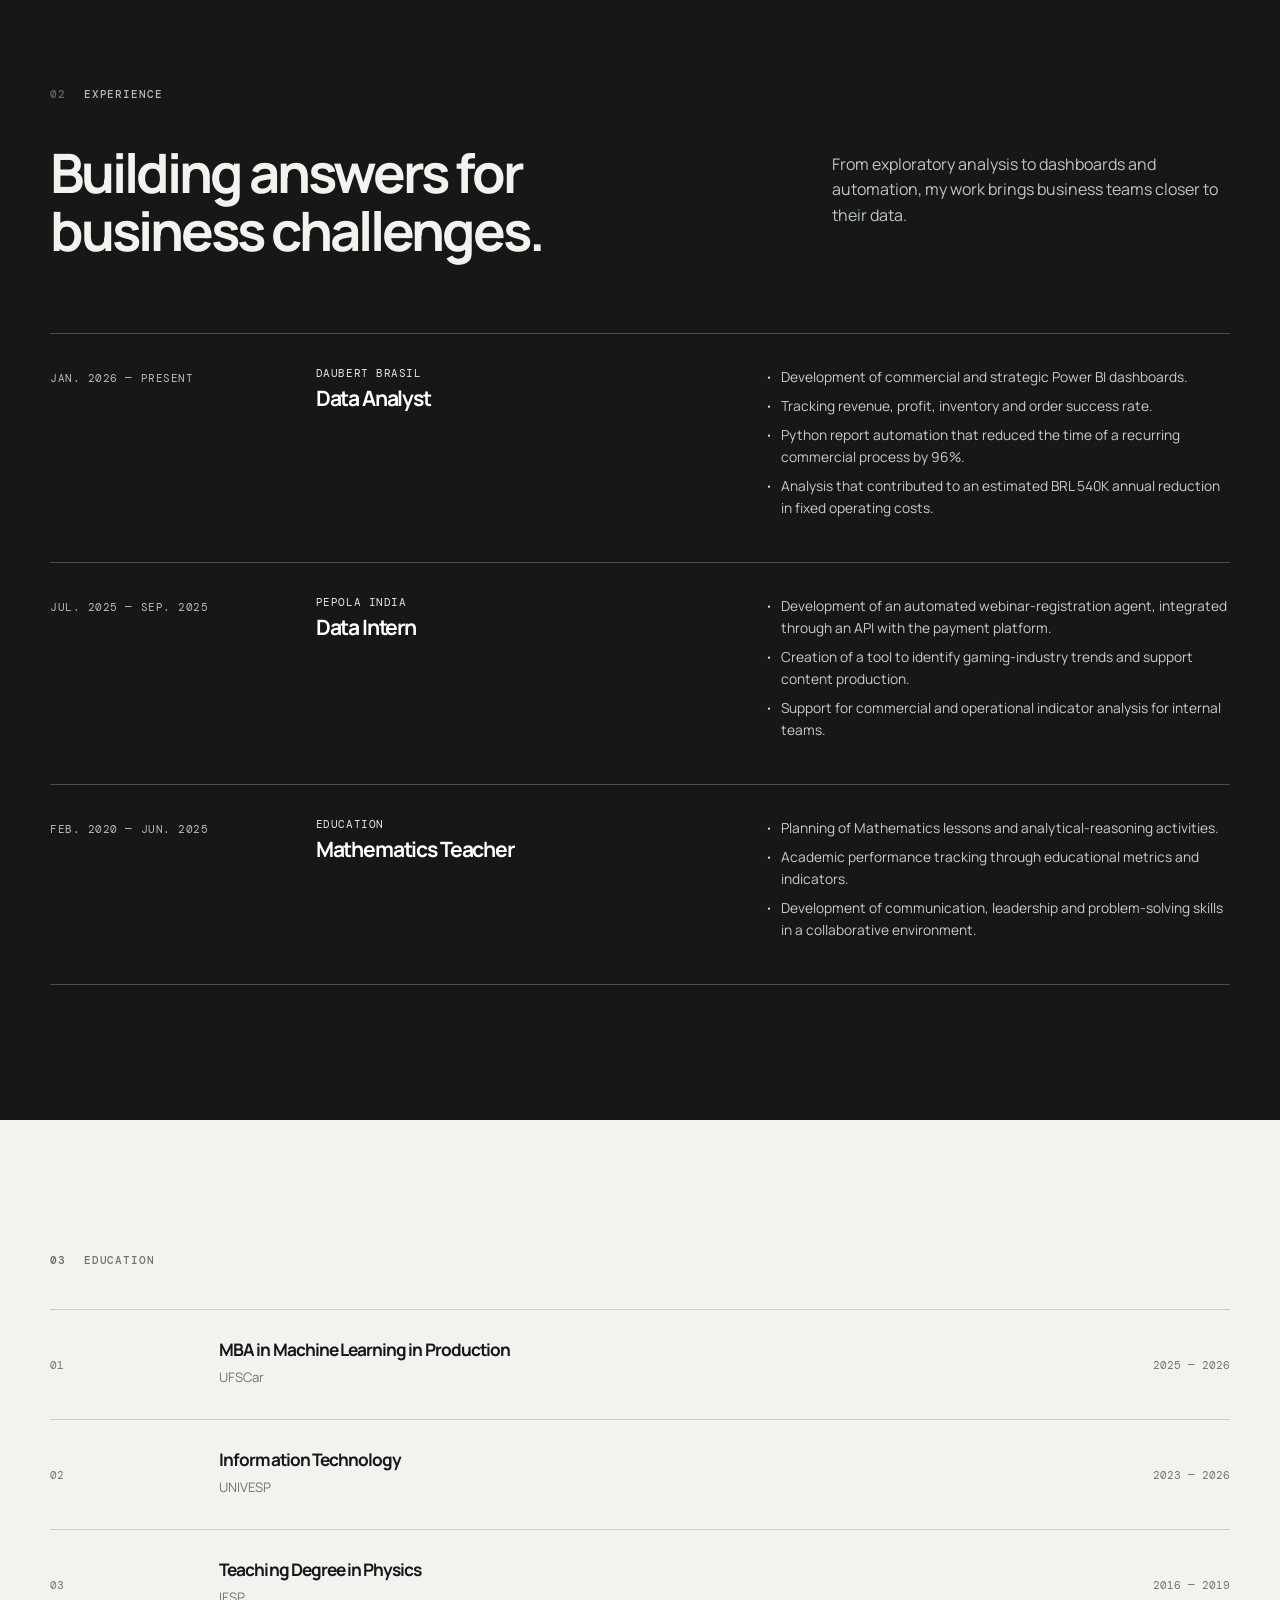
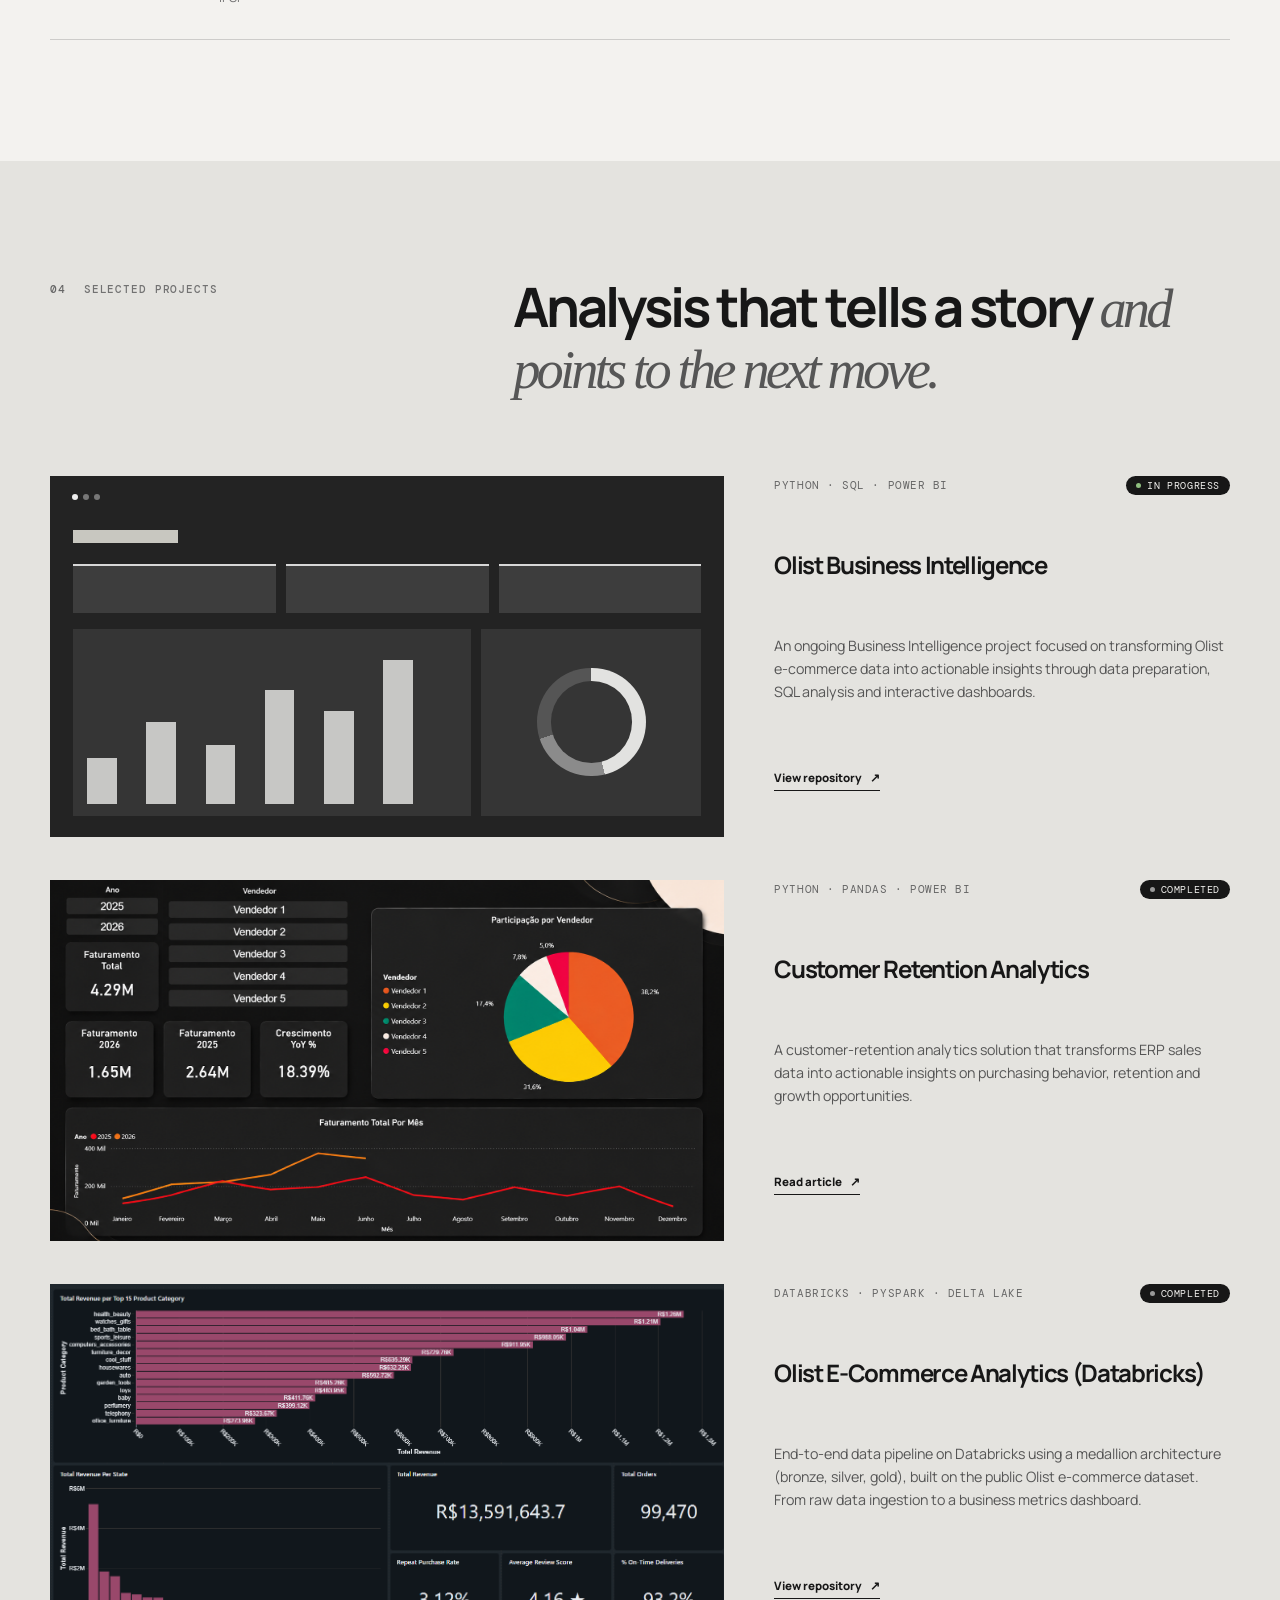
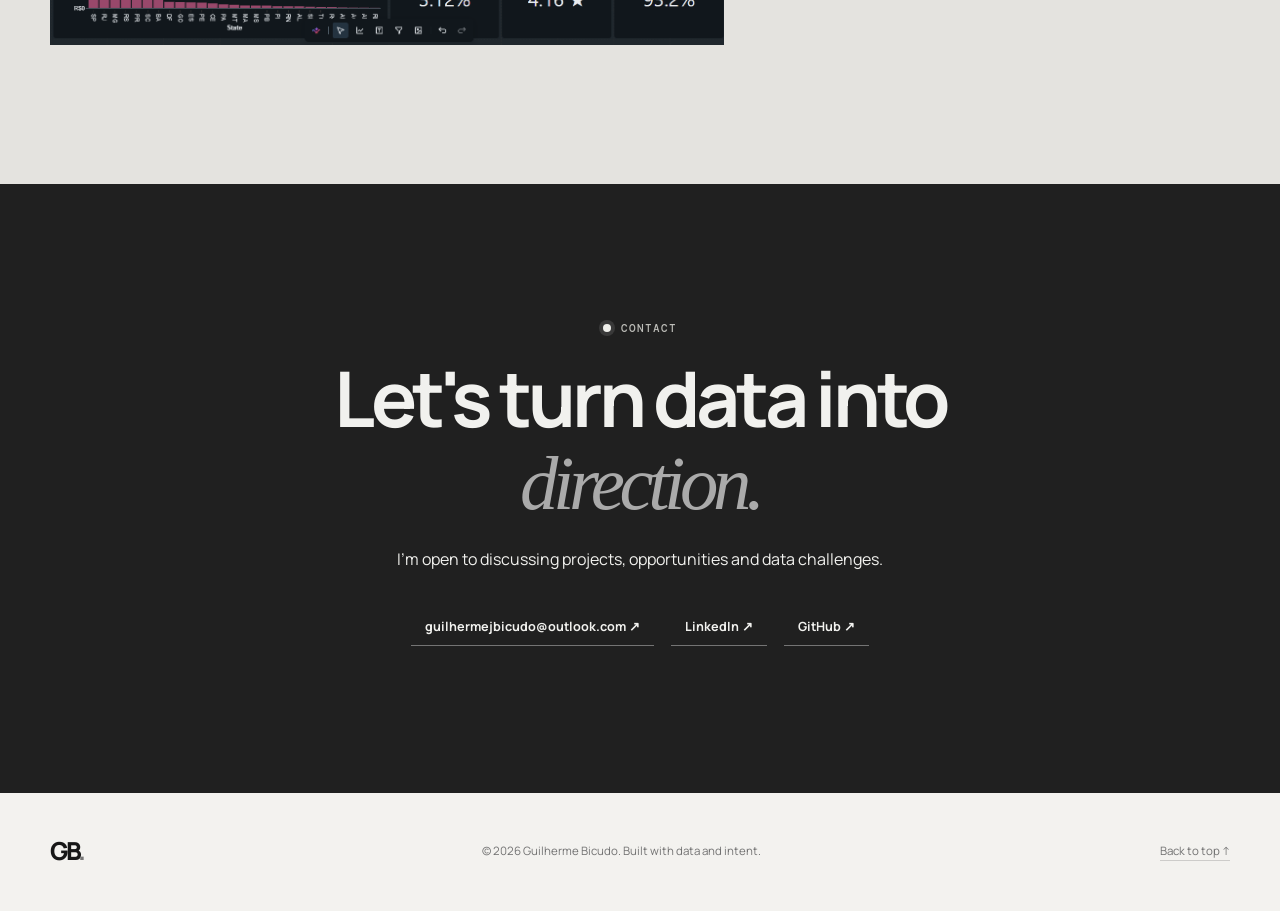
==== commit 7aa4f086: "feat: add Olist Databricks project, Spanish (ES) language support and new tech tags" ====
--- a/index.html
+++ b/index.html
@@ -22,7 +22,7 @@
         <a class="brand" href="#topo" aria-label="Home page">GB<span>.</span></a>
         <div class="nav-controls">
           <div class="language-switch" aria-label="Language selector">
-            <a href="#topo" data-language="en" aria-current="page">EN</a><a href="#topo" data-language="pt" lang="pt-BR">PT</a>
+            <a href="#topo" data-language="en" aria-current="page">EN</a><a href="#topo" data-language="pt" lang="pt-BR">PT</a><a href="#topo" data-language="es" lang="es">ES</a>
           </div>
           <button class="menu-button" type="button" aria-label="Open menu" aria-expanded="false">
             <span></span><span></span>
@@ -70,7 +70,7 @@
           </div>
         </div>
         <div class="tool-list reveal delay-2" aria-label="Key tools">
-          <span>Python</span><span>Power BI</span><span>SQL</span><span>Excel</span><span>Pandas</span><span>ETL</span><span>DAX</span><span>Power Query</span><span>Git</span><span>Docker</span>
+          <span>Python</span><span>Power BI</span><span>SQL</span><span>Excel</span><span>Pandas</span><span>ETL</span><span>DAX</span><span>Power Query</span><span>Git</span><span>Docker</span><span>Databricks</span><span>PySpark</span><span>Delta Lake</span>
         </div>
       </section>
 
@@ -172,6 +172,15 @@
               <p>A customer-retention analytics solution that transforms ERP sales data into actionable insights on purchasing behavior, retention and growth opportunities.</p>
               <a class="project-link" href="https://medium.com/@guilhermejbicudo/from-erp-data-to-business-insights-building-a-customer-retention-analytics-solution-with-python-9c6e8ff2dc08?source=user_profile_page---------0-------------9c2c3fb6bbfc----------------------" target="_blank" rel="noreferrer">Read article <span aria-hidden="true">↗</span></a>
             </article>
+            <article class="project-card project-featured reveal delay-2">
+              <div class="project-visual project-image">
+                <img src="assets/projects/dashboard_olist_databricks.png" alt="Olist e-commerce analytics dashboard built on Databricks" />
+              </div>
+              <div class="project-meta"><span>Databricks · PySpark · Delta Lake</span><span class="project-status status-done"></span></div>
+              <h3>Olist E-Commerce Analytics (Databricks)</h3>
+              <p>End-to-end data pipeline on Databricks using a medallion architecture (bronze, silver, gold), built on the public Olist e-commerce dataset. From raw data ingestion to a business metrics dashboard.</p>
+              <a class="project-link" href="https://github.com/GuilhermejBicudo/olist-databricks" target="_blank" rel="noreferrer">View repository <span aria-hidden="true">↗</span></a>
+            </article>
           </div>
         </div>
       </section>
